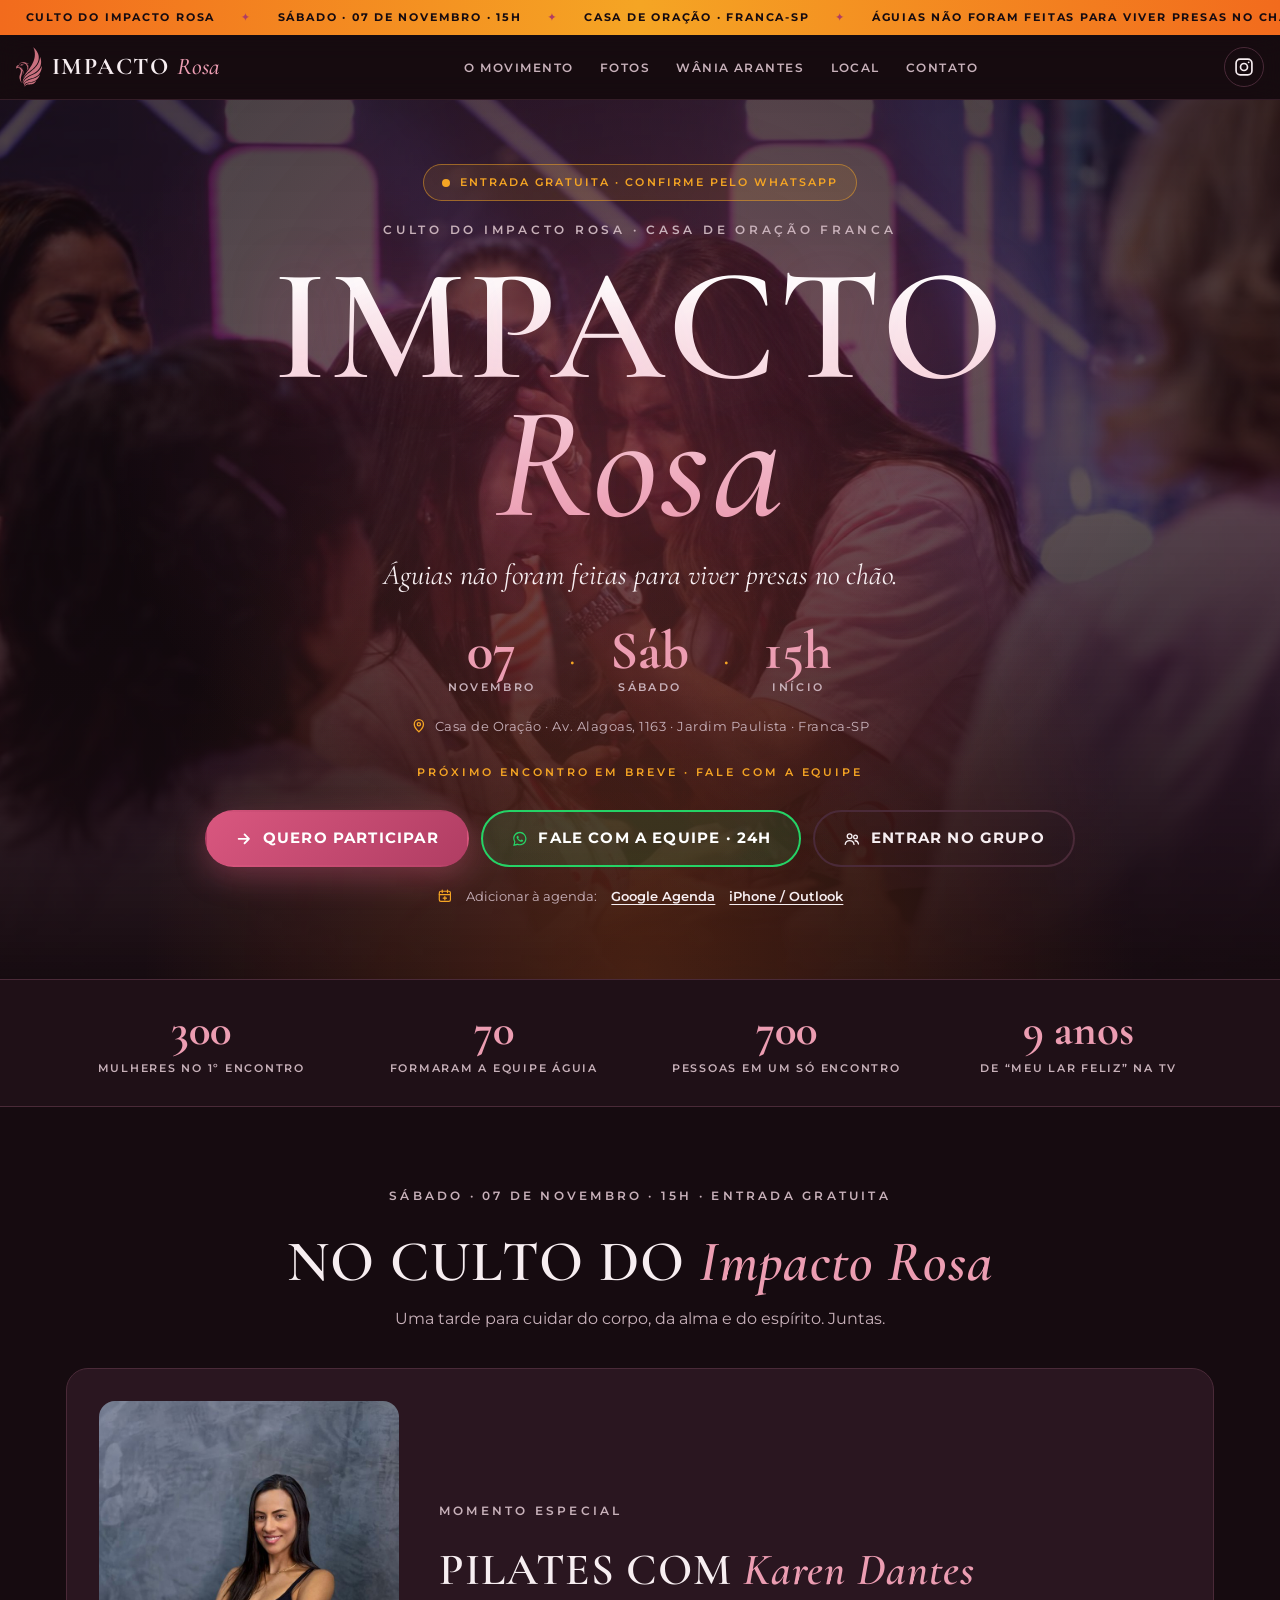
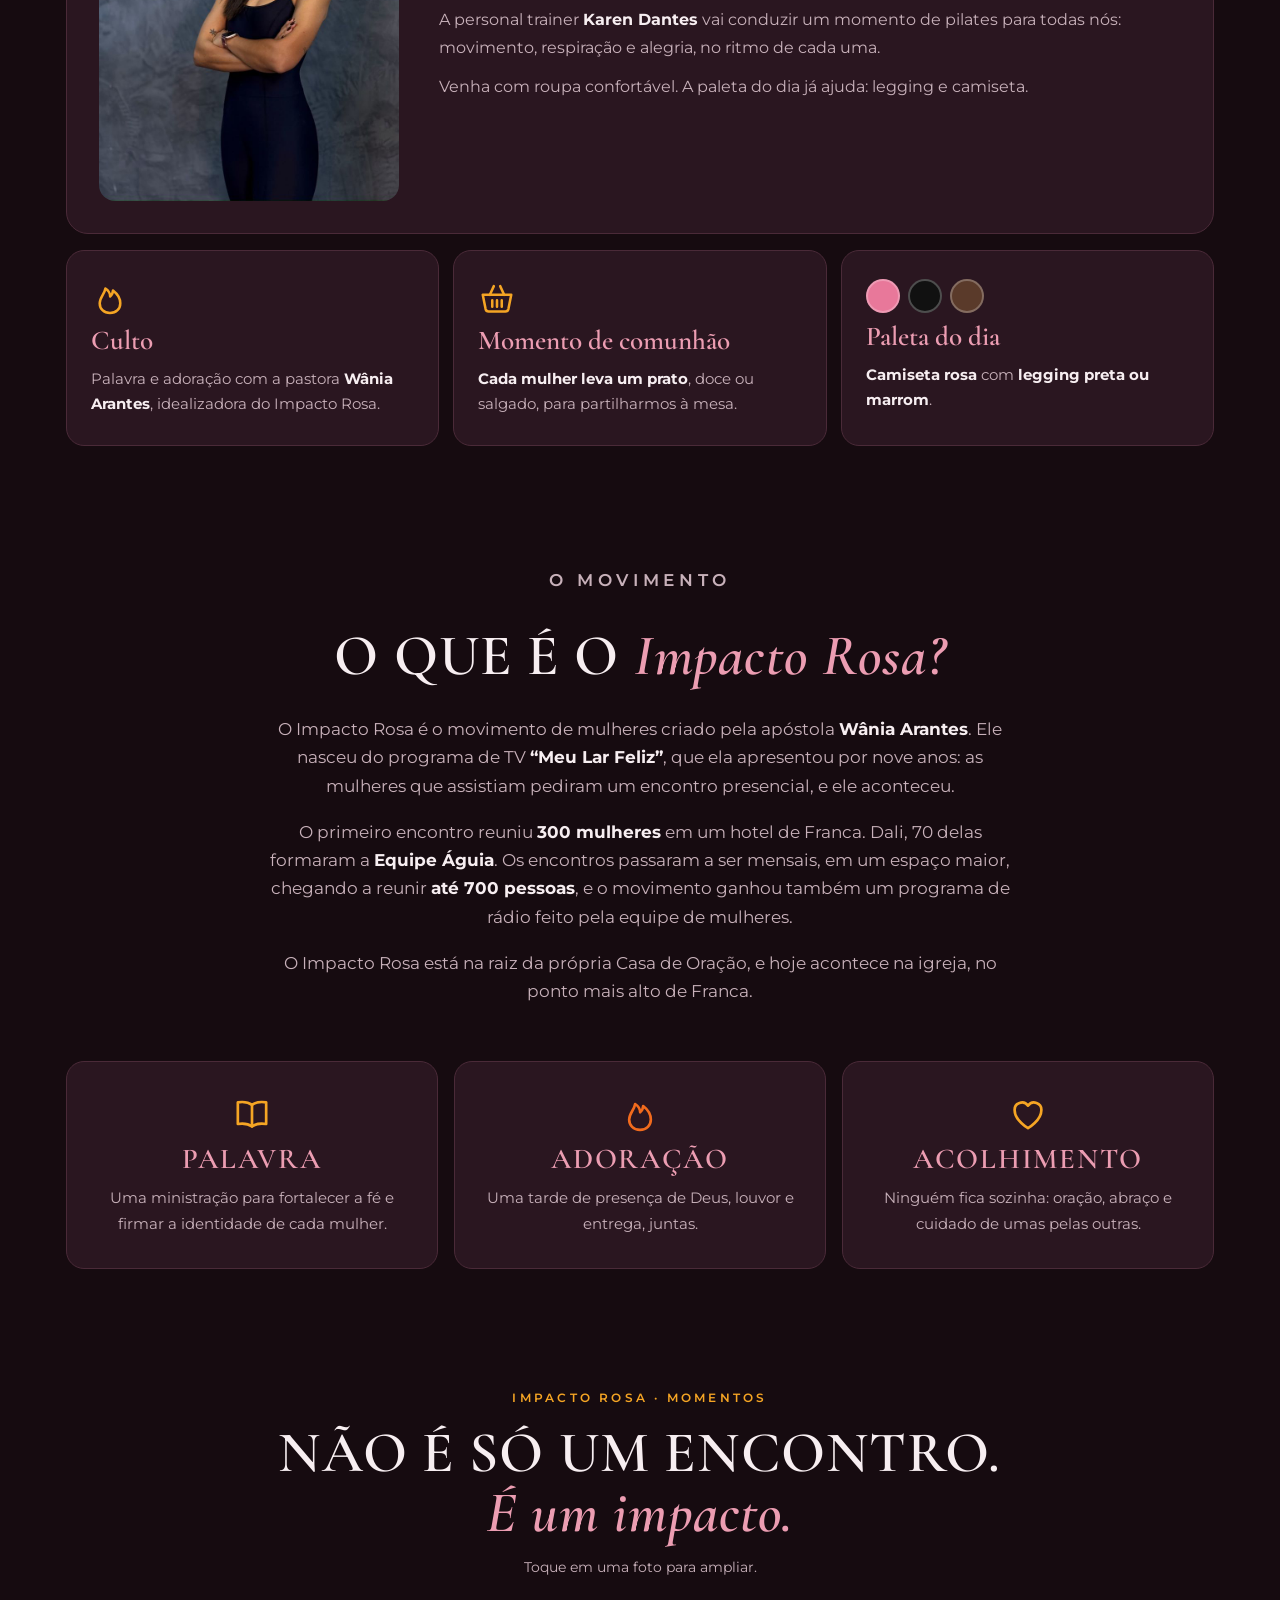
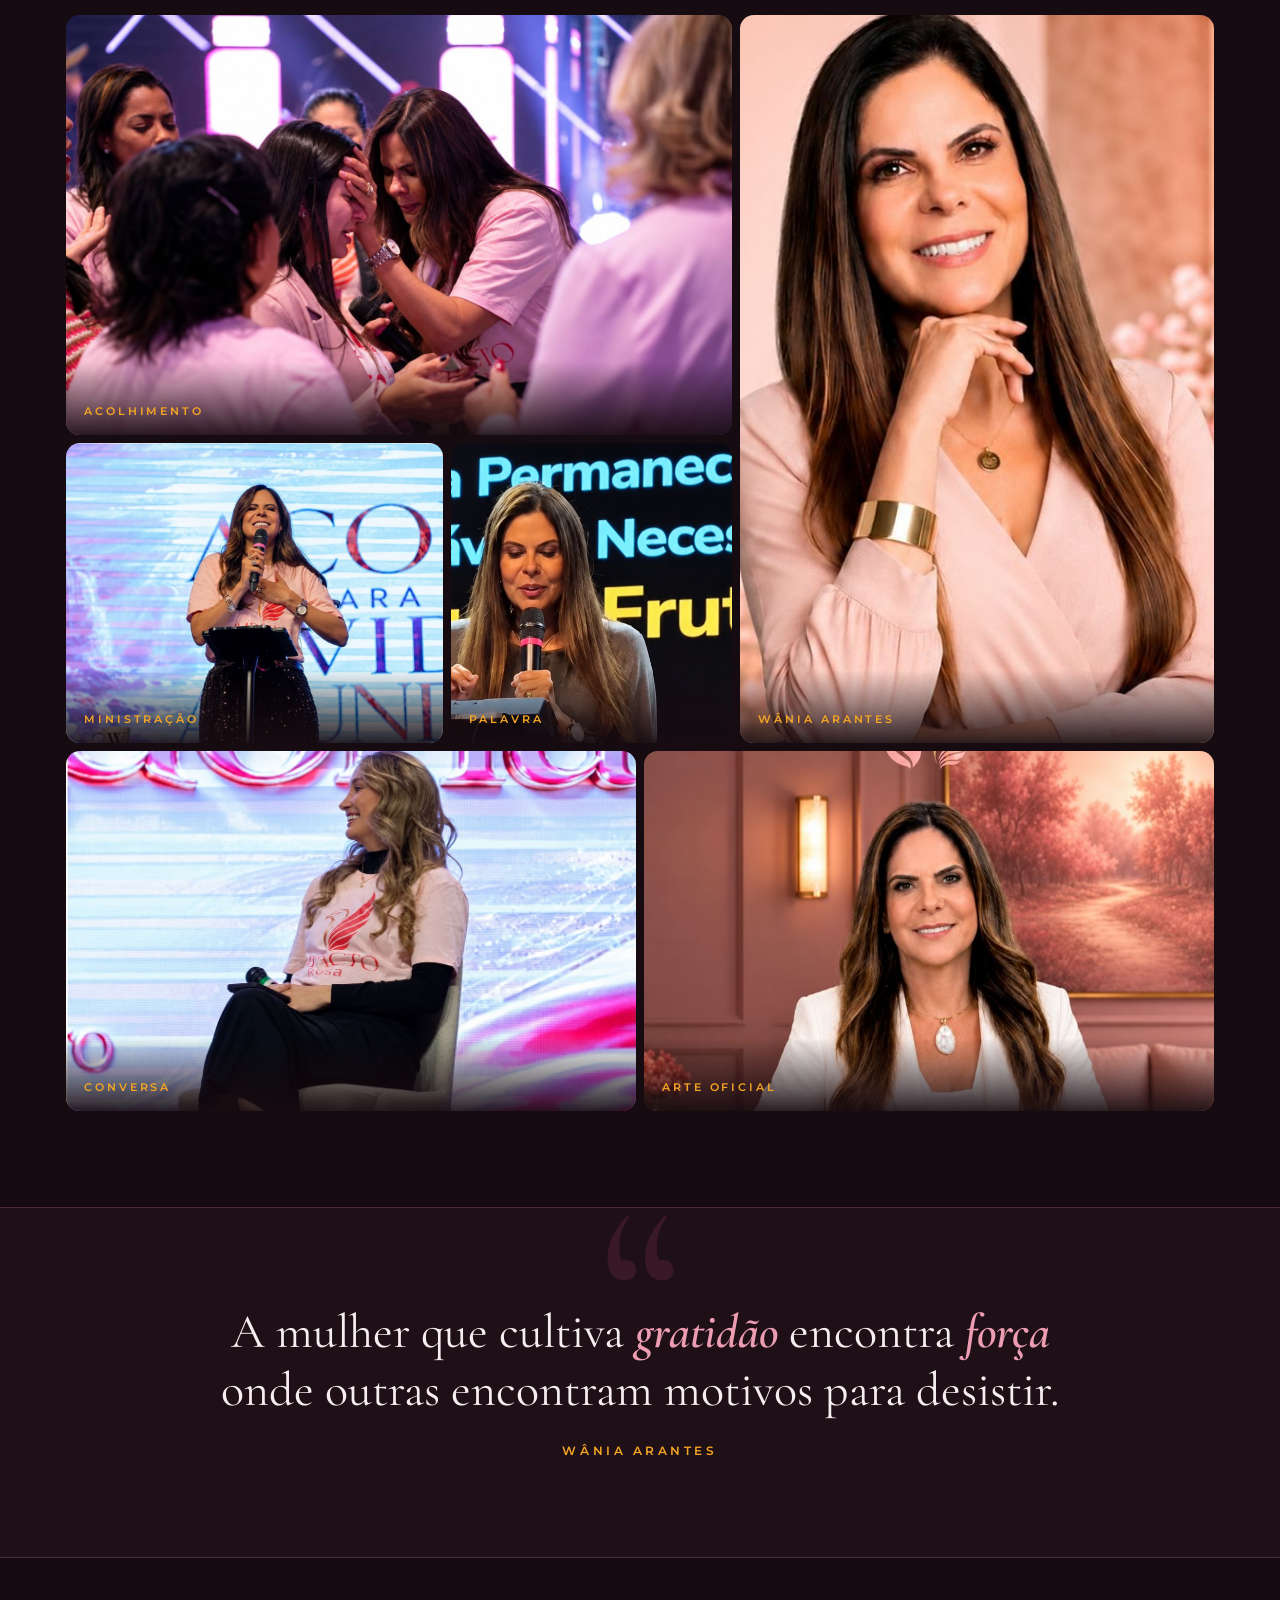
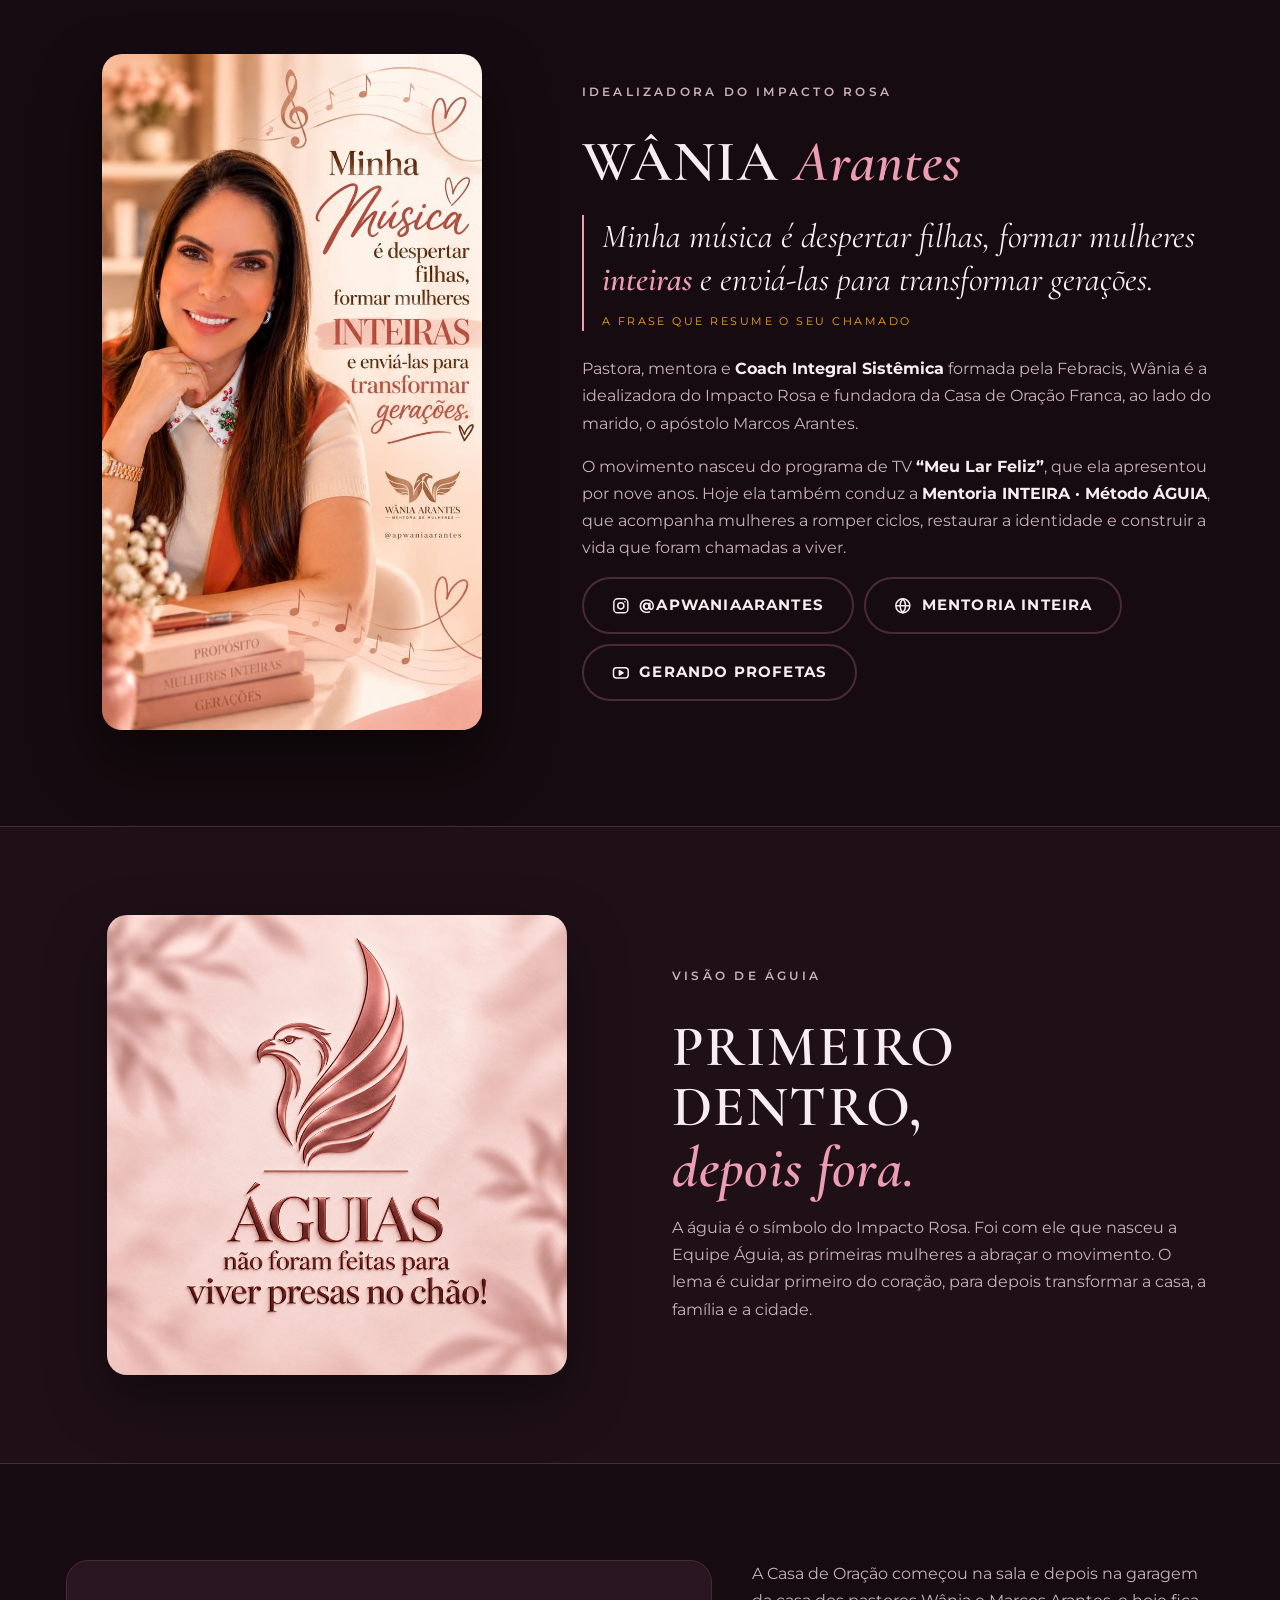
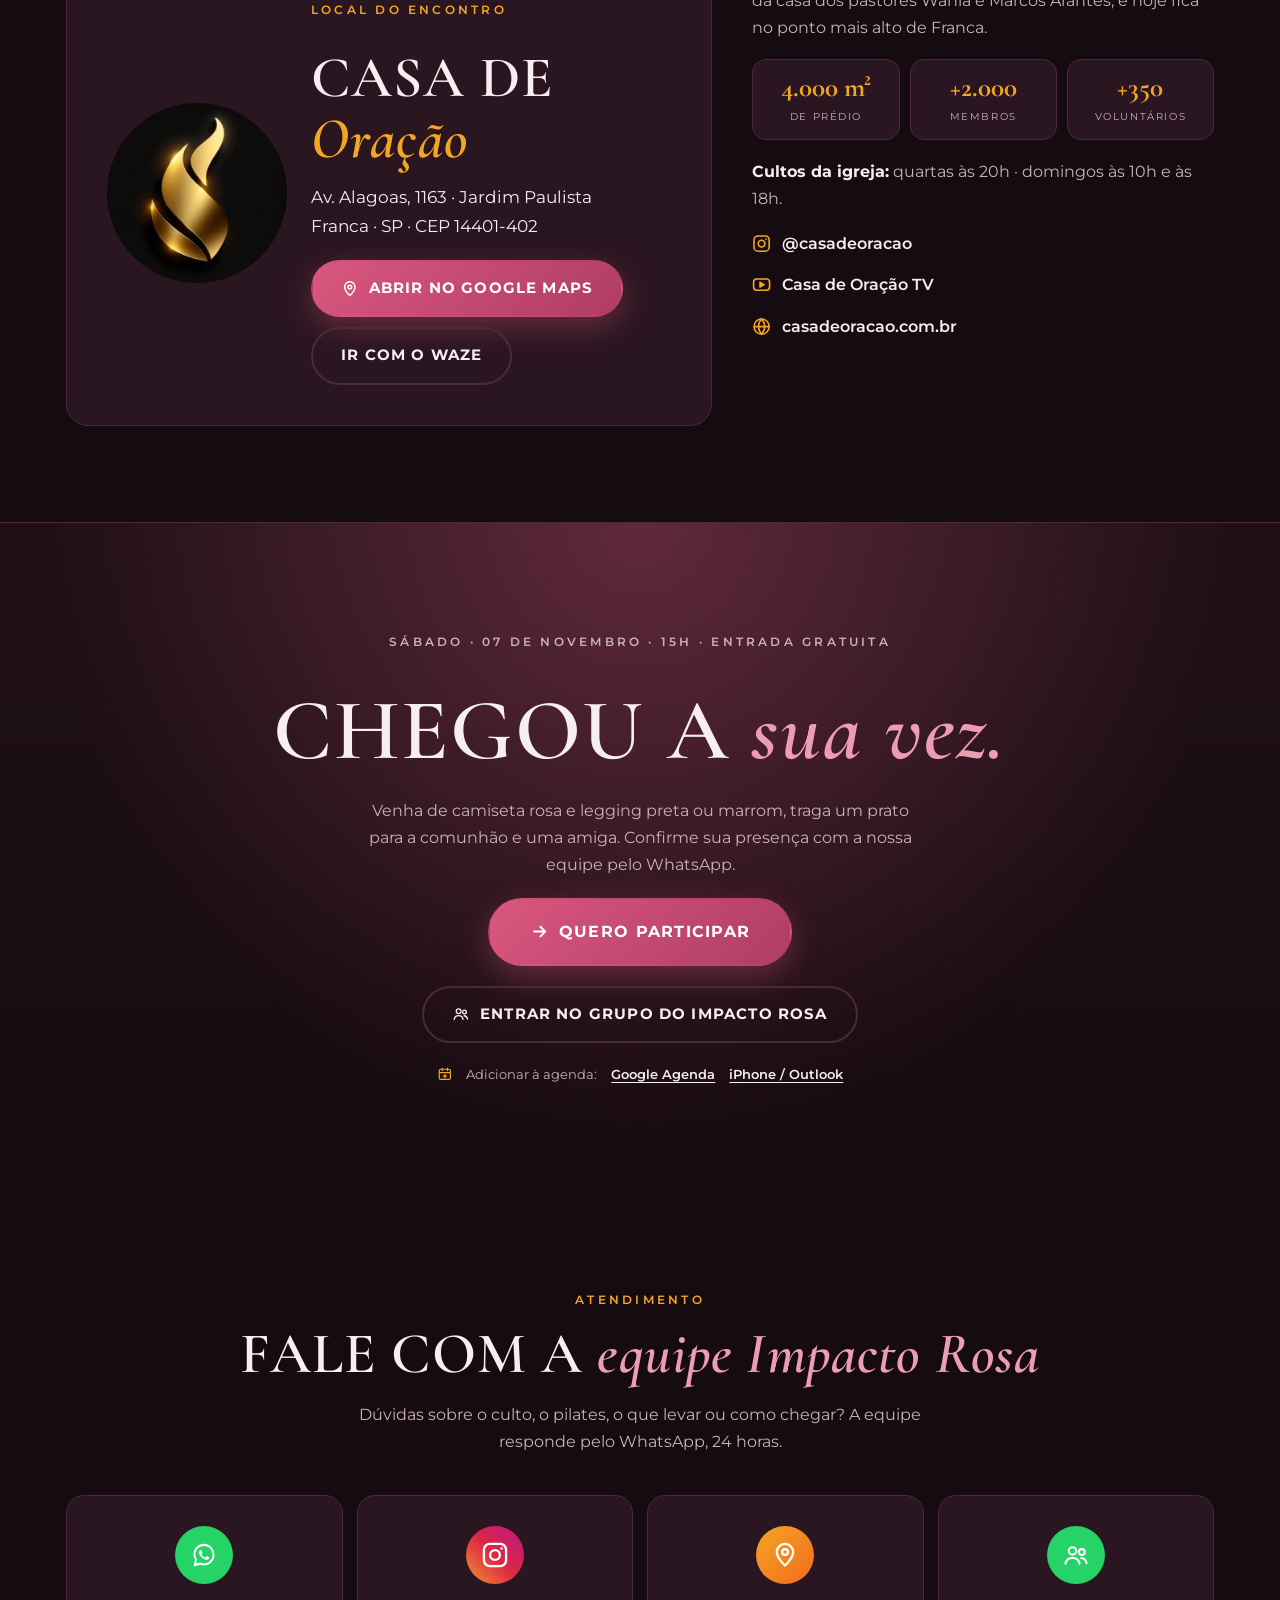
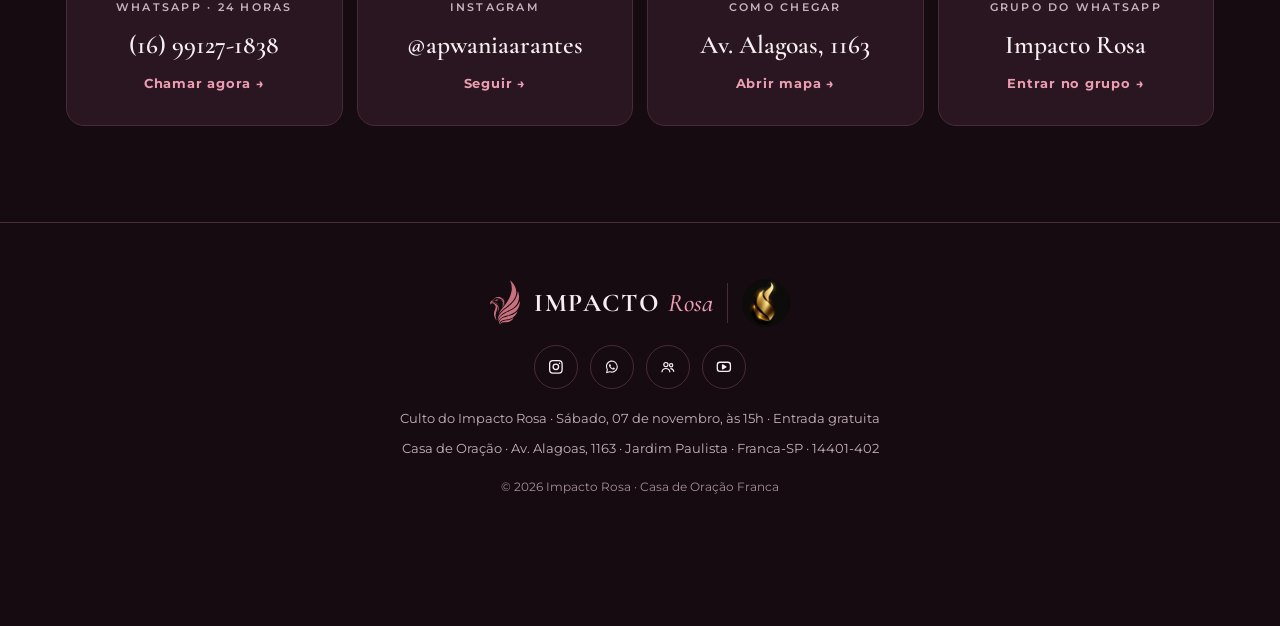
==== index.html @ 36f4f4e0 "Culto do Impacto Rosa: pilates, comunhão, paleta, grupo e carrossel - Página vira "Culto do Impacto " ====
<!doctype html>
<html lang="pt-BR">
<head>
  <meta charset="utf-8">
  <meta name="viewport" content="width=device-width, initial-scale=1, viewport-fit=cover">
  <title>Culto do Impacto Rosa · Sábado, 07/11 às 15h · Entrada gratuita</title>
  <meta name="claude:viewport-fit-sides" content="cover">
  <meta name="description" content="Culto do Impacto Rosa, o movimento de mulheres idealizado por Wânia Arantes na Casa de Oração Franca. Sábado, 7 de novembro, às 15h, com pilates e momento de comunhão. Entrada gratuita. Av. Alagoas, 1163, Jardim Paulista, Franca-SP.">
  <meta name="theme-color" content="#160b10">
  <link rel="icon" href="favicon.ico" sizes="any">
  <link rel="icon" type="image/svg+xml" href="icons/favicon.svg">
  <link rel="icon" type="image/png" sizes="32x32" href="icons/favicon-32.png">
  <link rel="icon" type="image/png" sizes="192x192" href="icons/icon-192.png">
  <link rel="apple-touch-icon" href="icons/apple-touch-icon.png">
  <!-- Prévia do link no WhatsApp, Instagram e Facebook (https://ebarroso12.github.io/Impactorosapagina/ é trocado pelo script de montagem) -->
  <meta property="og:type" content="website">
  <meta property="og:site_name" content="Impacto Rosa">
  <meta property="og:title" content="Culto do Impacto Rosa · Sábado, 07/11 às 15h · Entrada gratuita">
  <meta property="og:description" content="Com Wânia Arantes e pilates com Karen Dantes. Traga um prato para a comunhão. Legging preta ou marrom e camiseta rosa. Casa de Oração, Av. Alagoas, 1163, Franca-SP.">
  <meta property="og:url" content="https://ebarroso12.github.io/Impactorosapagina/">
  <meta property="og:image" content="https://ebarroso12.github.io/Impactorosapagina/icons/og-image.jpg">
  <meta property="og:image:width" content="1200">
  <meta property="og:image:height" content="630">
  <meta property="og:locale" content="pt_BR">
  <meta name="twitter:card" content="summary_large_image">
  <link rel="preconnect" href="https://fonts.googleapis.com">
  <link rel="preconnect" href="https://fonts.gstatic.com" crossorigin>
  <link rel="stylesheet" href="https://fonts.googleapis.com/css2?family=Cormorant+Garamond:ital,wght@0,500;0,600;0,700;1,500&family=Montserrat:wght@400;500;600;700&display=swap">
  <style>
/* Impacto Rosa · página única, visual escuro e cinematográfico (como o modelo),
   em vinho profundo com rosa e âmbar: a águia rosa do Impacto Rosa e a
   chama (labareda) da Casa de Oração. Tema único escuro, escolhido de propósito. */
:root {
  color-scheme: dark;
  --bg: #160b10;          /* vinho quase preto */
  --bg-2: #1f1017;        /* faixas alternadas */
  --surface: #2a1620;     /* cartões */
  --line: #4a2a38;
  --rose: #ec9db2;        /* rosa principal (texto e destaques) */
  --rose-strong: #d9577f; /* botões */
  --rose-dark: #b03d63;
  --amber: #f5a524;       /* âmbar: o fogo da chama da Casa de Oração */
  --flame: #f26b1d;       /* laranja labareda, ponta da chama */
  --text: #f7eef1;
  --muted: #c8b1ba;
  --wa: #25d366;
  --display: "Cormorant Garamond", Georgia, "Times New Roman", serif;
  --body: "Montserrat", system-ui, -apple-system, "Segoe UI", Roboto, sans-serif;
  --gutter-l: max(16px, env(safe-area-inset-left, 0px));
  --gutter-r: max(16px, env(safe-area-inset-right, 0px));
}

*, *::before, *::after { box-sizing: border-box; }
[hidden] { display: none !important; }
html { scroll-behavior: smooth; }
body {
  margin: 0; background: var(--bg); color: var(--text);
  font-family: var(--body); font-size: 16px; line-height: 1.7;
  -webkit-font-smoothing: antialiased; overflow-x: hidden;
}
/* height:auto mantém a proporção: sem isso a altura dos atributos width/height
   fica fixa e a imagem estica quando a tela é estreita. */
img { max-width: 100%; height: auto; display: block; }
a { color: var(--rose); }
:focus-visible { outline: 3px solid var(--amber); outline-offset: 3px; }
h1, h2, h3 { font-family: var(--display); font-weight: 600; line-height: 1.05; margin: 0; text-wrap: balance; }
h2 { font-size: clamp(2.2rem, 6vw, 3.6rem); text-transform: uppercase; letter-spacing: .02em; }
h2 em, h1 em { font-style: italic; color: var(--rose); text-transform: none; }
p { margin: 0; }
svg { width: 1.2em; height: 1.2em; flex: none; }

.skip-link { position: absolute; left: -9999px; top: 0; z-index: 2000; background: var(--amber); color: #000; padding: 8px 16px; }
.skip-link:focus { left: 16px; top: 16px; }

.wrap { width: 100%; max-width: 1180px; margin: 0 auto; padding-left: var(--gutter-l); padding-right: var(--gutter-r); }
.narrow { max-width: 780px; }
.label {
  display: block; margin-bottom: 14px; font-size: .72rem; font-weight: 600;
  letter-spacing: .28em; text-transform: uppercase; color: var(--amber);
}

/* Botões */
.btn {
  display: inline-flex; align-items: center; justify-content: center; gap: 10px;
  min-height: 52px; padding: 14px 28px; border-radius: 999px; border: 2px solid transparent;
  font-family: var(--body); font-weight: 700; font-size: .92rem; letter-spacing: .08em;
  text-transform: uppercase; text-decoration: none; cursor: pointer;
  transition: transform .2s, background-color .2s, box-shadow .2s, border-color .2s;
}
.btn:hover { transform: translateY(-2px); }
.btn-main { background: linear-gradient(135deg, var(--rose-strong), var(--rose-dark)); color: #fff; box-shadow: 0 10px 30px rgba(217, 87, 127, .35); }
.btn-main:hover { box-shadow: 0 14px 36px rgba(217, 87, 127, .5); }
.btn-wa { background: rgba(37, 211, 102, .12); border-color: var(--wa); color: #fff; }
.btn-wa svg { color: var(--wa); }
.btn-wa:hover { background: rgba(37, 211, 102, .22); }
.btn-ghost { border-color: var(--line); color: var(--text); background: transparent; }
.btn-ghost:hover { border-color: var(--rose); color: var(--rose); }
.btn-xl { min-height: 60px; padding: 18px 40px; font-size: 1rem; }

/* Faixa animada */
.ticker {
  background: linear-gradient(90deg, var(--flame), var(--amber) 50%, var(--flame));
  color: var(--bg); overflow: hidden; white-space: nowrap;
  font-size: .7rem; font-weight: 600; letter-spacing: .16em; text-transform: uppercase;
  padding-block: 8px;
}
.ticker-track { display: inline-flex; animation: ticker 40s linear infinite; }
.ticker-track span { padding: 0 1.6rem; }
.ticker-track span { font-weight: 700; }
.ticker-track i { font-style: normal; color: var(--rose-dark); }
@keyframes ticker { to { transform: translateX(-50%); } }

/* Navegação */
.nav {
  position: sticky; top: env(safe-area-inset-top, 0px); z-index: 50;
  display: flex; align-items: center; justify-content: space-between; gap: 16px;
  padding: 12px var(--gutter-r) 12px var(--gutter-l);
  background: rgba(22, 11, 16, .82); backdrop-filter: blur(12px); -webkit-backdrop-filter: blur(12px);
  border-bottom: 1px solid rgba(74, 42, 56, .6);
}
.nav-brand { display: inline-flex; align-items: center; gap: 10px; text-decoration: none; color: var(--text); }
.nav-brand img { width: 26px; height: auto; }
.nav-brand span { font-family: var(--display); font-size: 1.5rem; font-weight: 700; letter-spacing: .06em; text-transform: uppercase; line-height: 1; }
.nav-brand em { color: var(--rose); font-weight: 500; text-transform: none; letter-spacing: 0; }
.nav-links { display: none; list-style: none; margin: 0; padding: 0; gap: 26px; }
.nav-links a { color: var(--muted); text-decoration: none; font-size: .78rem; font-weight: 600; letter-spacing: .12em; text-transform: uppercase; }
.nav-links a:hover { color: var(--rose); }
@media (min-width: 960px) { .nav-links { display: flex; } }
.nav-ig { color: var(--text); display: grid; place-items: center; width: 40px; height: 40px; border-radius: 50%; border: 1px solid var(--line); }
.nav-ig:hover { color: var(--rose); border-color: var(--rose); }
.nav-ig svg { width: 20px; height: 20px; }

/* Hero */
.hero { position: relative; overflow: hidden; isolation: isolate; text-align: center; padding-block: 64px 72px; }
.hero-bg {
  position: absolute; inset: -6%; z-index: -2;
  background: url("[data-uri]") center 30% / cover no-repeat;
  animation: kenburns 20s ease-out forwards;
}
.hero-shade {
  position: absolute; inset: 0; z-index: -1;
  background:
    radial-gradient(ellipse at 50% 35%, rgba(217, 87, 127, .22), transparent 60%),
    radial-gradient(ellipse at 50% 100%, rgba(242, 107, 29, .22), transparent 55%),
    linear-gradient(180deg, rgba(22, 11, 16, .78) 0%, rgba(22, 11, 16, .72) 45%, var(--bg) 100%);
}
@keyframes kenburns { from { transform: scale(1.12); } to { transform: scale(1); } }
.hero-content { max-width: 920px; margin: 0 auto; padding-left: var(--gutter-l); padding-right: var(--gutter-r); display: flex; flex-direction: column; align-items: center; gap: 18px; }
.hero-badge {
  display: inline-flex; align-items: center; gap: 10px; padding: 8px 18px; border-radius: 999px;
  border: 1px solid rgba(245, 165, 36, .5); background: rgba(245, 165, 36, .1); color: var(--amber);
  font-size: .7rem; font-weight: 600; letter-spacing: .18em; text-transform: uppercase;
}
.dot { width: 8px; height: 8px; border-radius: 50%; background: var(--amber); box-shadow: 0 0 0 0 rgba(245, 165, 36, .7); animation: pulse 2s infinite; }
@keyframes pulse { 70% { box-shadow: 0 0 0 10px rgba(245, 165, 36, 0); } 100% { box-shadow: 0 0 0 0 rgba(245, 165, 36, 0); } }
.hero-kicker { font-size: .78rem; font-weight: 600; letter-spacing: .3em; text-transform: uppercase; color: var(--muted); }
.hero-title {
  font-size: clamp(4.2rem, 17vw, 10rem); font-weight: 600; letter-spacing: .02em; text-transform: uppercase; line-height: .86;
  background: linear-gradient(180deg, #fff 10%, #f6c9d6 60%, var(--rose) 100%);
  -webkit-background-clip: text; background-clip: text; color: transparent;
  text-shadow: 0 0 60px rgba(217, 87, 127, .25);
}
.hero-title span { display: block; font-style: italic; text-transform: none; font-weight: 500; }
.hero-tagline { font-family: var(--display); font-style: italic; font-size: clamp(1.25rem, 3.4vw, 1.8rem); color: var(--text); max-width: 640px; }
.hero-date { display: flex; align-items: center; gap: clamp(14px, 4vw, 34px); margin-top: 6px; }
.hero-date div { display: flex; flex-direction: column; align-items: center; }
.hero-date strong { font-family: var(--display); font-size: clamp(2.4rem, 7vw, 3.4rem); line-height: 1; color: var(--rose); font-weight: 700; }
.hero-date span { font-size: .66rem; font-weight: 600; letter-spacing: .22em; text-transform: uppercase; color: var(--muted); }
.hero-date i { font-style: normal; color: var(--amber); font-size: 1.6rem; }
.hero-local { display: inline-flex; align-items: center; gap: 8px; font-size: .82rem; color: var(--muted); letter-spacing: .04em; }
.hero-local svg { color: var(--amber); }

.countdown { display: flex; flex-direction: column; align-items: center; gap: 10px; margin-top: 8px; }
.cd-label { font-size: .7rem; font-weight: 600; letter-spacing: .26em; text-transform: uppercase; color: var(--amber); }
.cd-row { display: flex; align-items: flex-start; gap: clamp(4px, 1.5vw, 12px); }
.cd-box {
  display: flex; flex-direction: column; align-items: center; min-width: clamp(64px, 18vw, 92px);
  padding: 12px 6px 10px; border-radius: 14px;
  background: rgba(42, 22, 32, .78); border: 1px solid rgba(245, 165, 36, .35);
  box-shadow: inset 0 -12px 24px -16px rgba(242, 107, 29, .55);
}
.cd-num {
  font-family: var(--display); font-size: clamp(2.2rem, 8vw, 3.2rem); font-weight: 700; line-height: 1; font-variant-numeric: tabular-nums;
  background: linear-gradient(180deg, #ffd27a, var(--amber) 45%, var(--flame)); -webkit-background-clip: text; background-clip: text; color: transparent;
}
.cd-unit { font-size: .6rem; font-weight: 600; letter-spacing: .2em; text-transform: uppercase; color: var(--muted); margin-top: 6px; }
.cd-sep { font-family: var(--display); font-size: 2.2rem; color: var(--flame); padding-top: 10px; }
.hero-ctas { display: flex; flex-wrap: wrap; justify-content: center; gap: 12px; margin-top: 10px; }

/* Faixa de números */
.strip { background: var(--bg-2); border-block: 1px solid var(--line); }
.strip-list {
  list-style: none; margin: 0 auto; max-width: 1180px; padding: 28px var(--gutter-r) 28px var(--gutter-l);
  display: grid; grid-template-columns: repeat(2, 1fr); gap: 22px;
}
@media (min-width: 760px) { .strip-list { grid-template-columns: repeat(4, 1fr); } }
.strip-list li { display: flex; flex-direction: column; align-items: center; text-align: center; }
.strip-list strong { font-family: var(--display); font-size: clamp(2rem, 5vw, 2.8rem); color: var(--rose); line-height: 1; }
.strip-list span { font-size: .68rem; font-weight: 600; letter-spacing: .16em; text-transform: uppercase; color: var(--muted); margin-top: 6px; }

/* O movimento */
.about { padding-block: 96px 80px; }
.about .narrow { text-align: center; display: flex; flex-direction: column; gap: 18px; }
.about h2 { margin-bottom: 10px; }
.about p { color: var(--muted); font-size: 1.04rem; }
.about strong { color: var(--text); }
.pillars { list-style: none; margin-top: 56px; display: grid; gap: 16px; grid-template-columns: 1fr; }
@media (min-width: 760px) { .pillars { grid-template-columns: repeat(3, 1fr); } }
.pillars li {
  background: var(--surface); border: 1px solid var(--line); border-radius: 18px; padding: 32px 26px;
  text-align: center; display: flex; flex-direction: column; align-items: center; gap: 10px;
}
.pillars svg { width: 40px; height: 40px; color: var(--amber); }
.pillars li:nth-child(2) svg { color: var(--flame); } /* Adoração: a chama */
.pillars h3 { font-size: 1.8rem; color: var(--rose); text-transform: uppercase; letter-spacing: .06em; }
.pillars p { color: var(--muted); font-size: .95rem; }

/* No próximo encontro */
.next { padding-block: 80px 24px; }
.next-head { text-align: center; display: flex; flex-direction: column; align-items: center; gap: 12px; margin-bottom: 36px; }
.next-head p { color: var(--muted); max-width: 620px; }
.next-list { list-style: none; margin: 0; padding: 0; display: grid; gap: 14px; grid-template-columns: 1fr; }
@media (min-width: 760px) { .next-list { grid-template-columns: repeat(3, 1fr); } }
.next-list li {
  background: var(--surface); border: 1px solid var(--line); border-radius: 18px; padding: 28px 24px;
  display: flex; flex-direction: column; gap: 10px; align-items: flex-start;
}
.next-list svg { width: 38px; height: 38px; color: var(--amber); }
.next-list h3 { font-size: 1.7rem; color: var(--rose); }
.next-list p { color: var(--muted); font-size: .95rem; }
.next-list strong { color: var(--text); }

/* Pilates com Karen Dantes */
.pilates {
  display: grid; gap: 28px; align-items: center; grid-template-columns: 1fr; margin-bottom: 16px;
  background: var(--surface); border: 1px solid var(--line); border-radius: 22px; padding: clamp(20px, 3vw, 32px);
}
@media (min-width: 760px) { .pilates { grid-template-columns: 300px 1fr; gap: 40px; } }
.pilates-photo { margin: 0; max-width: 300px; width: 100%; justify-self: center; }
.pilates-photo img { width: 100%; aspect-ratio: 3 / 4; object-fit: cover; object-position: center 20%; border-radius: 16px; }
.pilates-text { display: flex; flex-direction: column; gap: 12px; min-width: 0; }
.pilates-text h3 { font-size: clamp(2rem, 5vw, 2.8rem); text-transform: uppercase; letter-spacing: .02em; }
.pilates-text h3 em { color: var(--rose); text-transform: none; }
.pilates-text p { color: var(--muted); }
.pilates-text strong { color: var(--text); }
.swatches { list-style: none; margin: 0; padding: 0; display: flex; gap: 8px; }
.swatches li { width: 34px; height: 34px; border-radius: 50%; background: var(--c); border: 2px solid rgba(255, 255, 255, .25); padding: 0; }

/* Adicionar à agenda */
.agenda { display: flex; flex-wrap: wrap; align-items: center; justify-content: center; gap: 6px 14px; font-size: .82rem; color: var(--muted); }
.agenda svg { color: var(--amber); }
.agenda a { color: var(--text); font-weight: 600; text-underline-offset: 3px; }
.agenda a:hover { color: var(--amber); }

/* Galeria */
.gallery-section { padding-block: 40px 96px; }
.gallery-section .wrap:first-child { text-align: center; margin-bottom: 36px; }
.hint { color: var(--muted); font-size: .85rem; margin-top: 12px; }
.mosaic { display: grid; gap: 8px; grid-template-columns: 1fr; grid-auto-rows: 280px; }
@media (min-width: 640px) {
  .mosaic { grid-template-columns: repeat(2, 1fr); grid-auto-rows: 260px; }
  .t-a { grid-column: 1 / -1; }
}
@media (min-width: 960px) {
  .mosaic { grid-template-columns: repeat(12, 1fr); grid-template-rows: 420px 300px 360px; grid-auto-rows: auto; }
  .t-a { grid-column: 1 / 8; grid-row: 1; }
  .t-b { grid-column: 8 / 13; grid-row: 1 / 3; }
  .t-c { grid-column: 1 / 5; grid-row: 2; }
  .t-d { grid-column: 5 / 8; grid-row: 2; }
  .t-e { grid-column: 1 / 7; grid-row: 3; }
  .t-f { grid-column: 7 / 13; grid-row: 3; }
}
.tile {
  position: relative; overflow: hidden; border: 0; padding: 0; margin: 0; cursor: zoom-in;
  border-radius: 14px; background: var(--surface); color: inherit; font: inherit; min-width: 0;
}
.tile img {
  width: 100%; height: 100%; object-fit: cover;
  transform: scale(1.08); filter: brightness(.7) saturate(.9);
  transition: transform 1.1s cubic-bezier(.2, .7, .2, 1), filter 1.1s ease;
}
.tile.is-in img { transform: scale(1); filter: none; }
.tile:hover img, .tile:focus-visible img { transform: scale(1.05); }
.tile-cap {
  position: absolute; left: 0; right: 0; bottom: 0; padding: 40px 18px 14px; text-align: left;
  background: linear-gradient(to top, rgba(22, 11, 16, .9), transparent);
  font-size: .7rem; font-weight: 600; letter-spacing: .26em; text-transform: uppercase; color: var(--amber);
}

/* Visualizador de fotos */
.lightbox {
  position: fixed; inset: 0; z-index: 3000; display: flex; align-items: center; justify-content: center;
  background: rgba(10, 5, 8, .94);
  padding: max(16px, env(safe-area-inset-top, 0px)) max(16px, env(safe-area-inset-right, 0px)) max(16px, env(safe-area-inset-bottom, 0px)) max(16px, env(safe-area-inset-left, 0px));
}
.lb-figure { margin: 0; max-width: min(1100px, 100%); display: flex; flex-direction: column; align-items: center; gap: 12px; }
.lb-figure img { max-height: 80vh; width: auto; border-radius: 10px; box-shadow: 0 20px 60px rgba(0, 0, 0, .6); animation: lb-in .35s ease; }
@keyframes lb-in { from { opacity: 0; transform: scale(.96); } }
.lb-figure figcaption { font-size: .75rem; font-weight: 600; letter-spacing: .24em; text-transform: uppercase; color: var(--amber); }
.lb-close, .lb-nav {
  position: absolute; display: grid; place-items: center; width: 48px; height: 48px; border-radius: 50%;
  background: rgba(42, 22, 32, .9); border: 1px solid var(--line); color: #fff; font-size: 1.8rem; line-height: 1; cursor: pointer;
}
.lb-close { top: max(16px, env(safe-area-inset-top, 0px)); right: max(16px, env(safe-area-inset-right, 0px)); }
.lb-prev { left: max(10px, env(safe-area-inset-left, 0px)); }
.lb-next { right: max(10px, env(safe-area-inset-right, 0px)); }
.lb-close:hover, .lb-nav:hover { border-color: var(--rose); color: var(--rose); }

/* Frase */
.quote { position: relative; background: var(--bg-2); border-block: 1px solid var(--line); text-align: center; padding: 96px var(--gutter-r) 96px var(--gutter-l); overflow: hidden; }
.quote-mark { position: absolute; top: -40px; left: 50%; transform: translateX(-50%); font-family: var(--display); font-size: 16rem; line-height: 1; color: rgba(217, 87, 127, .14); pointer-events: none; }
.quote blockquote { position: relative; margin: 0 auto; max-width: 880px; }
.quote p { font-family: var(--display); font-size: clamp(1.8rem, 4.6vw, 3rem); line-height: 1.2; text-wrap: balance; }
.quote strong { color: var(--rose); font-weight: 600; font-style: italic; }
.quote footer { margin-top: 22px; font-size: .74rem; font-weight: 600; letter-spacing: .3em; text-transform: uppercase; color: var(--amber); }

/* Wânia */
.wania { padding-block: 96px; }
.wania-grid { display: grid; gap: 40px; align-items: center; grid-template-columns: 1fr; }
@media (min-width: 900px) { .wania-grid { grid-template-columns: 5fr 7fr; gap: 64px; } }
.wania-photo { margin: 0; justify-self: center; max-width: 440px; width: 100%; }
.wania-photo img { width: 100%; aspect-ratio: 4 / 5; object-fit: cover; object-position: center 10%; border-radius: 20px; box-shadow: 0 30px 60px rgba(0, 0, 0, .5); }
.wania-grid > div { display: flex; flex-direction: column; gap: 16px; align-items: flex-start; min-width: 0; }
.wania p { color: var(--muted); }
.wania strong { color: var(--text); }
.mini-quote { margin: 6px 0 8px; padding-left: 18px; border-left: 2px solid var(--rose); }
.mini-quote p { font-family: var(--display); font-style: italic; font-size: 1.5rem; line-height: 1.3; color: var(--text); }
.chamado p { font-size: clamp(1.6rem, 3.6vw, 2.1rem); }
.chamado strong { color: var(--rose); font-weight: 600; }
.chamado footer { margin-top: 10px; font-size: .7rem; letter-spacing: .22em; text-transform: uppercase; color: var(--amber); }
.wania-panfleto { max-width: 380px; }
.wania-panfleto img { aspect-ratio: 9 / 16; object-position: center; }
.wania-links { display: flex; flex-wrap: wrap; gap: 10px; }

/* Visão de Águia */
.eagle { background: var(--bg-2); border-block: 1px solid var(--line); padding-block: 88px; }
.eagle-grid { display: grid; gap: 40px; align-items: center; grid-template-columns: 1fr; }
@media (min-width: 900px) { .eagle-grid { grid-template-columns: 1fr 1fr; gap: 64px; } }
.eagle-img { width: 100%; height: auto; aspect-ratio: 1 / 1; object-fit: cover; max-width: 460px; justify-self: center; border-radius: 20px; box-shadow: 0 24px 60px rgba(0, 0, 0, .45); }
.eagle-grid > div { display: flex; flex-direction: column; gap: 16px; min-width: 0; }
.eagle p { color: var(--muted); }

/* Local */
.local { padding-block: 96px; }
.local-grid { display: grid; gap: 28px; grid-template-columns: 1fr; }
@media (min-width: 960px) { .local-grid { grid-template-columns: 7fr 5fr; gap: 40px; } }
.local-card {
  display: grid; gap: 24px; align-items: center; grid-template-columns: 1fr;
  background: var(--surface); border: 1px solid var(--line);
  border-radius: 22px; padding: clamp(24px, 4vw, 40px);
}
@media (min-width: 640px) { .local-card { grid-template-columns: 180px 1fr; } }
.local-logo { width: 180px; height: 180px; border-radius: 50%; object-fit: cover; justify-self: center; }
.local-card > div { display: flex; flex-direction: column; gap: 14px; min-width: 0; }
.local-card h2 em { color: var(--amber); }
.local-card address { font-style: normal; font-size: 1.05rem; color: var(--text); }
.local-actions { display: flex; flex-wrap: wrap; gap: 10px; margin-top: 6px; }
.local-info { display: flex; flex-direction: column; gap: 18px; color: var(--muted); }
.facts { list-style: none; margin: 0; padding: 0; display: grid; grid-template-columns: repeat(3, 1fr); gap: 10px; }
.facts li { background: var(--surface); border: 1px solid var(--line); border-radius: 14px; padding: 14px 8px; text-align: center; display: flex; flex-direction: column; }
.facts strong { font-family: var(--display); font-size: 1.7rem; color: var(--amber); line-height: 1; }
.facts span { font-size: .62rem; letter-spacing: .16em; text-transform: uppercase; margin-top: 6px; }
.cultos strong { color: var(--text); }
.links { list-style: none; margin: 0; padding: 0; display: flex; flex-direction: column; gap: 10px; }
.links a { display: inline-flex; align-items: center; gap: 10px; color: var(--text); text-decoration: none; font-weight: 600; }
.links a:hover { color: var(--rose); }
.links svg { color: var(--amber); }

/* Chamada final */
.cta-block {
  position: relative; text-align: center; padding-block: 110px; overflow: hidden;
  background:
    radial-gradient(ellipse at 50% 0%, rgba(217, 87, 127, .35), transparent 65%),
    linear-gradient(180deg, var(--bg-2), var(--bg));
  border-top: 1px solid var(--line);
}
.cta-block .narrow { display: flex; flex-direction: column; align-items: center; gap: 20px; }
.cta-block h2 { font-size: clamp(3rem, 10vw, 5.4rem); }
.cta-block p { color: var(--muted); max-width: 560px; }

/* Contato */
.contact { padding-block: 96px; }
.contact .wrap > h2, .contact .label, .contact-sub { text-align: center; }
.contact-sub { color: var(--muted); max-width: 620px; margin: 16px auto 40px; }
.contact-grid { display: grid; gap: 14px; grid-template-columns: 1fr; }
@media (min-width: 640px) { .contact-grid { grid-template-columns: repeat(2, 1fr); } }
@media (min-width: 1040px) { .contact-grid { grid-template-columns: repeat(4, 1fr); } }
.contact-card {
  display: flex; flex-direction: column; align-items: center; gap: 6px; text-align: center; text-decoration: none;
  background: var(--surface); border: 1px solid var(--line); border-radius: 18px; padding: 30px 20px; color: var(--text);
  transition: transform .2s, border-color .2s;
}
.contact-card:hover { transform: translateY(-4px); border-color: var(--rose); }
.c-ico { width: 58px; height: 58px; border-radius: 50%; display: grid; place-items: center; margin-bottom: 8px; color: #fff; }
.c-ico svg { width: 28px; height: 28px; }
.c-wa { background: var(--wa); }
.c-ig { background: linear-gradient(45deg, #f09433, #dc2743, #bc1888); }
.c-pin { background: linear-gradient(135deg, var(--amber), var(--flame)); }
.c-t { font-size: .7rem; font-weight: 600; letter-spacing: .2em; text-transform: uppercase; color: var(--muted); }
.c-v { font-family: var(--display); font-size: 1.6rem; font-weight: 600; }
.c-go { font-size: .8rem; font-weight: 700; color: var(--rose); letter-spacing: .06em; }

/* Rodapé */
.footer {
  border-top: 1px solid var(--line); text-align: center; color: var(--muted); font-size: .82rem;
  padding: 56px var(--gutter-r) calc(110px + env(safe-area-inset-bottom, 0px)) var(--gutter-l);
  display: flex; flex-direction: column; align-items: center; gap: 8px;
}
.footer-logos { display: flex; align-items: center; gap: 14px; margin-bottom: 10px; }
.footer-logos img { width: 30px; height: auto; }
.footer-name { font-family: var(--display); font-size: 1.6rem; font-weight: 700; text-transform: uppercase; letter-spacing: .06em; color: var(--text); }
.footer-name em { color: var(--rose); font-weight: 500; text-transform: none; letter-spacing: 0; }
.footer-div { width: 1px; height: 40px; background: var(--line); }
.footer-logos .footer-flame { width: 48px; height: 48px; border-radius: 50%; object-fit: cover; }
.footer-social { display: flex; gap: 12px; margin-bottom: 10px; }
.footer-social a { width: 44px; height: 44px; border-radius: 50%; border: 1px solid var(--line); display: grid; place-items: center; color: var(--text); }
.footer-social a:hover { color: var(--rose); border-color: var(--rose); }
.footer-copy { margin-top: 10px; font-size: .74rem; opacity: .8; }

/* Botão flutuante WhatsApp 24h */
.float {
  position: fixed; z-index: 900; display: flex; align-items: center; gap: 12px;
  right: calc(20px + env(safe-area-inset-right, 0px));
  bottom: calc(20px + env(safe-area-inset-bottom, 0px));
  transition: opacity .25s, transform .25s, visibility .25s;
}
.float.is-hidden { opacity: 0; visibility: hidden; transform: translateY(16px); }
.float-label {
  display: none; padding: 8px 14px; border-radius: 999px; background: rgba(22, 11, 16, .92); border: 1px solid var(--line);
  font-size: .72rem; font-weight: 600; letter-spacing: .08em; color: var(--text); white-space: nowrap;
}
@media (min-width: 960px) { .float-label { display: block; } }
.float-wa {
  position: relative; width: 60px; height: 60px; border-radius: 50%; display: grid; place-items: center;
  background: var(--wa); color: #fff; box-shadow: 0 6px 24px rgba(37, 211, 102, .45);
  animation: wa-pulse 2.6s ease-out infinite;
}
.float-wa svg { width: 30px; height: 30px; }
.float-badge {
  position: absolute; top: -4px; right: -6px; padding: 2px 6px; border-radius: 10px;
  background: #fff; color: #0f7a4a; font-size: .62rem; font-weight: 800; letter-spacing: .02em;
  box-shadow: 0 2px 6px rgba(0, 0, 0, .35);
}
@keyframes wa-pulse {
  0% { box-shadow: 0 0 0 0 rgba(37, 211, 102, .5), 0 6px 24px rgba(37, 211, 102, .45); }
  70% { box-shadow: 0 0 0 16px rgba(37, 211, 102, 0), 0 6px 24px rgba(37, 211, 102, .45); }
  100% { box-shadow: 0 0 0 0 rgba(37, 211, 102, 0), 0 6px 24px rgba(37, 211, 102, .45); }
}
@media (max-width: 640px) {
  .float { right: calc(14px + env(safe-area-inset-right, 0px)); bottom: calc(14px + env(safe-area-inset-bottom, 0px)); }
  .float-wa { width: 54px; height: 54px; }
  .hero-ctas .btn, .local-actions .btn { width: 100%; }
  .hero-ctas, .local-actions { width: 100%; }
  .about, .wania, .local, .contact { padding-block: 72px; }
  .quote, .eagle { padding-block: 72px; }
}

@media (prefers-reduced-motion: reduce) {
  html { scroll-behavior: auto; }
  *, *::before, *::after { animation: none !important; transition: none !important; }
  .tile img { transform: none; filter: none; }
}
</style>
  <script type="application/ld+json">
  {
    "@context": "https://schema.org",
    "@type": "Event",
    "name": "Culto do Impacto Rosa",
    "description": "Culto de mulheres da Casa de Oração Franca, com Wânia Arantes, pilates com Karen Dantes e momento de comunhão.",
    "startDate": "2026-11-07T15:00:00-03:00",
    "endDate": "2026-11-07T18:00:00-03:00",
    "isAccessibleForFree": true,
    "eventAttendanceMode": "https://schema.org/OfflineEventAttendanceMode",
    "eventStatus": "https://schema.org/EventScheduled",
    "location": {
      "@type": "Place",
      "name": "Casa de Oração Franca",
      "address": {
        "@type": "PostalAddress",
        "streetAddress": "Av. Alagoas, 1163 - Jardim Paulista",
        "addressLocality": "Franca",
        "addressRegion": "SP",
        "postalCode": "14401-402",
        "addressCountry": "BR"
      }
    },
    "performer": { "@type": "Person", "name": "Wânia Arantes" },
    "organizer": { "@type": "Organization", "name": "Casa de Oração Franca", "url": "https://casadeoracao.com.br/" }
  }
  </script>
</head>
<body>
  <a class="skip-link" href="#conteudo">Pular para o conteúdo</a>

  <!-- FAIXA ANIMADA -->
  <div class="ticker" aria-hidden="true">
    <div class="ticker-track">
      <span>Culto do Impacto Rosa</span><i>✦</i>
      <span>Sábado · 07 de novembro · 15h</span><i>✦</i>
      <span>Casa de Oração · Franca-SP</span><i>✦</i>
      <span>Águias não foram feitas para viver presas no chão</span><i>✦</i>
      <span>Legging preta ou marrom · Camiseta rosa</span><i>✦</i>
      <span>Pilates com Karen Dantes · Traga um prato</span><i>✦</i>
      <span>Entrada gratuita</span><i>✦</i>
      <span>Atendimento 24h · (16) 99127-1838</span><i>✦</i>
      <span>Entre no grupo do WhatsApp</span><i>✦</i>
      <span>Culto do Impacto Rosa</span><i>✦</i>
      <span>Sábado · 07 de novembro · 15h</span><i>✦</i>
      <span>Casa de Oração · Franca-SP</span><i>✦</i>
      <span>Águias não foram feitas para viver presas no chão</span><i>✦</i>
      <span>Legging preta ou marrom · Camiseta rosa</span><i>✦</i>
      <span>Pilates com Karen Dantes · Traga um prato</span><i>✦</i>
      <span>Entrada gratuita</span><i>✦</i>
      <span>Atendimento 24h · (16) 99127-1838</span><i>✦</i>
      <span>Entre no grupo do WhatsApp</span><i>✦</i>
    </div>
  </div>

  <header class="nav">
    <a class="nav-brand" href="#inicio" aria-label="Impacto Rosa, início">
      <img src="[data-uri]" width="26" height="40" alt="">
      <span>Impacto <em>Rosa</em></span>
    </a>
    <nav aria-label="Seções">
      <ul class="nav-links">
        <li><a href="#sobre">O movimento</a></li>
        <li><a href="#galeria">Fotos</a></li>
        <li><a href="#wania">Wânia Arantes</a></li>
        <li><a href="#local">Local</a></li>
        <li><a href="#contato">Contato</a></li>
      </ul>
    </nav>
    <a class="nav-ig" href="https://www.instagram.com/apwaniaarantes/" target="_blank" rel="noopener" aria-label="Instagram @apwaniaarantes">
      <svg aria-hidden="true"><use href="#i-ig"></use></svg>
    </a>
  </header>

  <main id="conteudo">
    <!-- HERO -->
    <section id="inicio" class="hero">
      <div class="hero-bg" aria-hidden="true"></div>
      <div class="hero-shade" aria-hidden="true"></div>
      <div class="hero-content">
        <p class="hero-badge"><span class="dot" aria-hidden="true"></span> Entrada gratuita · Confirme pelo WhatsApp</p>
        <p class="hero-kicker">Culto do Impacto Rosa · Casa de Oração Franca</p>
        <h1 class="hero-title">Impacto <span>Rosa</span></h1>
        <p class="hero-tagline">Águias não foram feitas para viver presas no chão.</p>

        <div class="hero-date" aria-label="Sábado, 7 de novembro, às 15 horas">
          <div><strong>07</strong><span>Novembro</span></div>
          <i aria-hidden="true">·</i>
          <div><strong>Sáb</strong><span>Sábado</span></div>
          <i aria-hidden="true">·</i>
          <div><strong>15h</strong><span>Início</span></div>
        </div>

        <p class="hero-local">
          <svg aria-hidden="true"><use href="#i-pin"></use></svg>
          Casa de Oração · Av. Alagoas, 1163 · Jardim Paulista · Franca-SP
        </p>

        <!-- CONTAGEM REGRESSIVA: data do encontro em data-alvo -->
        <div class="countdown" id="countdown" data-alvo="2026-11-07T15:00:00-03:00" data-fim="2026-11-07T20:00:00-03:00">
          <p class="cd-label" id="cd-label">Faltam para o Impacto Rosa</p>
          <div class="cd-row" id="cd-row" role="timer" aria-live="off">
            <div class="cd-box"><span class="cd-num" id="cd-d">00</span><span class="cd-unit">Dias</span></div>
            <span class="cd-sep" aria-hidden="true">:</span>
            <div class="cd-box"><span class="cd-num" id="cd-h">00</span><span class="cd-unit">Horas</span></div>
            <span class="cd-sep" aria-hidden="true">:</span>
            <div class="cd-box"><span class="cd-num" id="cd-m">00</span><span class="cd-unit">Minutos</span></div>
            <span class="cd-sep" aria-hidden="true">:</span>
            <div class="cd-box"><span class="cd-num" id="cd-s">00</span><span class="cd-unit">Segundos</span></div>
          </div>
        </div>

        <div class="hero-ctas">
          <a class="btn btn-main js-whatsapp" href="https://wa.me/5516991271838?text=Ol%C3%A1%21%20Quero%20participar%20do%20Culto%20do%20Impacto%20Rosa%20de%2007%2F11." target="_blank" rel="noopener">
            <svg aria-hidden="true"><use href="#i-arrow"></use></svg> Quero participar
          </a>
          <a class="btn btn-wa js-whatsapp" href="https://wa.me/5516991271838?text=Ol%C3%A1%21%20Quero%20participar%20do%20Culto%20do%20Impacto%20Rosa%20de%2007%2F11." target="_blank" rel="noopener">
            <svg aria-hidden="true"><use href="#i-wa"></use></svg> Fale com a equipe · 24h
          </a>
          <a class="btn btn-ghost" href="https://chat.whatsapp.com/GKTrelO5cqL79CvpSnSm1C?mode=gi_t" target="_blank" rel="noopener">
            <svg aria-hidden="true"><use href="#i-group"></use></svg> Entrar no grupo
          </a>
        </div>
        <p class="agenda">
          <svg aria-hidden="true"><use href="#i-cal"></use></svg> Adicionar à agenda:
          <a href="https://calendar.google.com/calendar/render?action=TEMPLATE&amp;text=Culto%20do%20Impacto%20Rosa&amp;dates=20261107T150000%2F20261107T180000&amp;ctz=America%2FSao_Paulo&amp;location=Casa%20de%20Ora%C3%A7%C3%A3o%2C%20Av.%20Alagoas%2C%201163%20-%20Jardim%20Paulista%2C%20Franca%20-%20SP%2C%2014401-402&amp;details=Culto%20do%20Impacto%20Rosa%20com%20W%C3%A2nia%20Arantes%20e%20pilates%20com%20Karen%20Dantes.%20Traga%20um%20prato%20para%20o%20momento%20de%20comunh%C3%A3o.%20Legging%20preta%20ou%20marrom%20e%20camiseta%20rosa.%20Entrada%20gratuita." target="_blank" rel="noopener">Google Agenda</a>
          <a class="js-ics" href="agenda/culto-impacto-rosa.ics">iPhone / Outlook</a>
        </p>
      </div>
    </section>

    <!-- NÚMEROS -->
    <div class="strip">
      <ul class="strip-list">
        <li><strong>300</strong><span>mulheres no 1º encontro</span></li>
        <li><strong>70</strong><span>formaram a Equipe Águia</span></li>
        <li><strong>700</strong><span>pessoas em um só encontro</span></li>
        <li><strong>9 anos</strong><span>de “Meu Lar Feliz” na TV</span></li>
      </ul>
    </div>

    <!-- NO PRÓXIMO CULTO -->
    <section class="next" aria-labelledby="next-titulo">
      <div class="wrap">
        <div class="next-head">
          <p class="label">Sábado · 07 de novembro · 15h · Entrada gratuita</p>
          <h2 id="next-titulo">No culto do <em>Impacto Rosa</em></h2>
          <p>Uma tarde para cuidar do corpo, da alma e do espírito. Juntas.</p>
        </div>

        <div class="pilates">
          <figure class="pilates-photo">
            <img src="[data-uri]" width="720" height="960" loading="lazy"
                 alt="Karen Dantes, personal trainer, de braços cruzados e sorrindo, com roupa de treino preta.">
          </figure>
          <div class="pilates-text">
            <p class="label">Momento especial</p>
            <h3>Pilates com <em>Karen Dantes</em></h3>
            <p>
              A personal trainer <strong>Karen Dantes</strong> vai conduzir um momento de pilates para
              todas nós: movimento, respiração e alegria, no ritmo de cada uma.
            </p>
            <p>Venha com roupa confortável. A paleta do dia já ajuda: legging e camiseta.</p>
          </div>
        </div>

        <ul class="next-list">
          <li>
            <svg aria-hidden="true"><use href="#i-flame"></use></svg>
            <h3>Culto</h3>
            <p>Palavra e adoração com a pastora <strong>Wânia Arantes</strong>, idealizadora do Impacto Rosa.</p>
          </li>
          <li>
            <svg aria-hidden="true"><use href="#i-basket"></use></svg>
            <h3>Momento de comunhão</h3>
            <p><strong>Cada mulher leva um prato</strong>, doce ou salgado, para partilharmos à mesa.</p>
          </li>
          <li>
            <ul class="swatches" aria-hidden="true">
              <li style="--c:#e8789a"></li><li style="--c:#111111"></li><li style="--c:#5a3a2a"></li>
            </ul>
            <h3>Paleta do dia</h3>
            <p><strong>Camiseta rosa</strong> com <strong>legging preta ou marrom</strong>.</p>
          </li>
        </ul>
      </div>
    </section>

    <!-- O MOVIMENTO -->
    <section id="sobre" class="about">
      <div class="wrap narrow">
        <p class="label">O movimento</p>
        <h2>O que é o <em>Impacto Rosa?</em></h2>
        <p>
          O Impacto Rosa é o movimento de mulheres criado pela apóstola <strong>Wânia Arantes</strong>.
          Ele nasceu do programa de TV <strong>“Meu Lar Feliz”</strong>, que ela apresentou por nove anos:
          as mulheres que assistiam pediram um encontro presencial, e ele aconteceu.
        </p>
        <p>
          O primeiro encontro reuniu <strong>300 mulheres</strong> em um hotel de Franca. Dali, 70 delas
          formaram a <strong>Equipe Águia</strong>. Os encontros passaram a ser mensais, em um espaço maior,
          chegando a reunir <strong>até 700 pessoas</strong>, e o movimento ganhou também um programa de rádio
          feito pela equipe de mulheres.
        </p>
        <p>
          O Impacto Rosa está na raiz da própria Casa de Oração, e hoje acontece na igreja, no ponto mais alto de Franca.
        </p>
      </div>

      <ul class="pillars wrap">
        <li>
          <svg aria-hidden="true"><use href="#i-book"></use></svg>
          <h3>Palavra</h3>
          <p>Uma ministração para fortalecer a fé e firmar a identidade de cada mulher.</p>
        </li>
        <li>
          <svg aria-hidden="true"><use href="#i-flame"></use></svg>
          <h3>Adoração</h3>
          <p>Uma tarde de presença de Deus, louvor e entrega, juntas.</p>
        </li>
        <li>
          <svg aria-hidden="true"><use href="#i-heart"></use></svg>
          <h3>Acolhimento</h3>
          <p>Ninguém fica sozinha: oração, abraço e cuidado de umas pelas outras.</p>
        </li>
      </ul>
    </section>

    <!-- GALERIA -->
    <section id="galeria" class="gallery-section">
      <div class="wrap">
        <p class="label">Impacto Rosa · Momentos</p>
        <h2>Não é só um encontro.<br><em>É um impacto.</em></h2>
        <p class="hint">Toque em uma foto para ampliar.</p>
      </div>
      <div class="mosaic wrap">
        <button class="tile t-a" type="button" data-caption="Acolhimento">
          <img src="[data-uri]" width="1536" height="1024" loading="lazy" alt="Mulheres de camiseta rosa se abraçam e oram juntas durante o Impacto Rosa.">
          <span class="tile-cap">Acolhimento</span>
        </button>
        <button class="tile t-b" type="button" data-caption="Wânia Arantes">
          <img src="[data-uri]" width="453" height="900" loading="lazy" alt="Wânia Arantes sorrindo, de blusa rosa." style="object-position: center 15%">
          <span class="tile-cap">Wânia Arantes</span>
        </button>
        <button class="tile t-c" type="button" data-caption="Ministração">
          <img src="[data-uri]" width="1200" height="800" loading="lazy" alt="Wânia Arantes ministra no palco com microfone, sorrindo.">
          <span class="tile-cap">Ministração</span>
        </button>
        <button class="tile t-d" type="button" data-caption="Palavra">
          <img src="[data-uri]" width="899" height="575" loading="lazy" alt="Wânia Arantes lê a Palavra no púlpito; no telão, a mensagem sobre produzir frutos.">
          <span class="tile-cap">Palavra</span>
        </button>
        <button class="tile t-e" type="button" data-caption="Conversa">
          <img src="[data-uri]" width="1200" height="801" loading="lazy" alt="Convidada sentada no palco com a camiseta do Impacto Rosa.">
          <span class="tile-cap">Conversa</span>
        </button>
        <button class="tile t-f" type="button" data-caption="Impacto Rosa · Av. Alagoas, 1163">
          <img src="[data-uri]" width="800" height="1001" loading="lazy" alt="Arte do Impacto Rosa com Wânia Arantes de blazer branco e o endereço Av. Alagoas 1163, Franca-SP." style="object-position: center 20%">
          <span class="tile-cap">Arte oficial</span>
        </button>
      </div>
    </section>

    <!-- FRASE -->
    <section class="quote">
      <span class="quote-mark" aria-hidden="true">“</span>
      <blockquote>
        <p>A mulher que cultiva <strong>gratidão</strong> encontra <strong>força</strong> onde outras encontram motivos para desistir.</p>
        <footer>Wânia Arantes</footer>
      </blockquote>
    </section>

    <!-- WÂNIA -->
    <section id="wania" class="wania">
      <div class="wrap wania-grid">
        <figure class="wania-photo wania-panfleto">
          <img src="[data-uri]" width="720" height="1280" loading="lazy"
               alt="Panfleto de Wânia Arantes, Mentora de Mulheres: Minha música é despertar filhas, formar mulheres inteiras e enviá-las para transformar gerações.">
        </figure>
        <div>
          <p class="label">Idealizadora do Impacto Rosa</p>
          <h2>Wânia <em>Arantes</em></h2>
          <blockquote class="mini-quote chamado">
            <p>Minha música é despertar filhas, formar mulheres <strong>inteiras</strong> e enviá-las para transformar gerações.</p>
            <footer>A frase que resume o seu chamado</footer>
          </blockquote>
          <p>
            Pastora, mentora e <strong>Coach Integral Sistêmica</strong> formada pela Febracis, Wânia é a
            idealizadora do Impacto Rosa e fundadora da Casa de Oração Franca, ao lado do marido, o
            apóstolo Marcos Arantes.
          </p>
          <p>
            O movimento nasceu do programa de TV <strong>“Meu Lar Feliz”</strong>, que ela apresentou por
            nove anos. Hoje ela também conduz a <strong>Mentoria INTEIRA · Método ÁGUIA</strong>, que
            acompanha mulheres a romper ciclos, restaurar a identidade e construir a vida que foram
            chamadas a viver.
          </p>
          <div class="wania-links">
            <a class="btn btn-ghost" href="https://www.instagram.com/apwaniaarantes/" target="_blank" rel="noopener">
              <svg aria-hidden="true"><use href="#i-ig"></use></svg> @apwaniaarantes
            </a>
            <a class="btn btn-ghost" href="https://www.mentorawaniaarantes.com.br/" target="_blank" rel="noopener">
              <svg aria-hidden="true"><use href="#i-globe"></use></svg> Mentoria INTEIRA
            </a>
            <a class="btn btn-ghost" href="https://www.youtube.com/@Ap.W%C3%A2niaArantesGerandoProfetas" target="_blank" rel="noopener">
              <svg aria-hidden="true"><use href="#i-yt"></use></svg> Gerando Profetas
            </a>
          </div>
        </div>
      </div>
    </section>

    <!-- VISÃO DE ÁGUIA -->
    <section class="eagle">
      <div class="wrap eagle-grid">
        <img class="eagle-img" src="[data-uri]" width="900" height="900" loading="lazy"
             alt="Logo do Impacto Rosa em relevo rosé: águia com asa erguida e a frase Águias não foram feitas para viver presas no chão.">
        <div>
          <p class="label">Visão de Águia</p>
          <h2>Primeiro dentro,<br><em>depois fora.</em></h2>
          <p>
            A águia é o símbolo do Impacto Rosa. Foi com ele que nasceu a Equipe Águia, as primeiras
            mulheres a abraçar o movimento. O lema é cuidar primeiro do coração, para depois
            transformar a casa, a família e a cidade.
          </p>
        </div>
      </div>
    </section>

    <!-- LOCAL -->
    <section id="local" class="local">
      <div class="wrap local-grid">
        <div class="local-card">
          <img class="local-logo" src="[data-uri]" width="447" height="447" alt="Logo da Casa de Oração: chama dourada.">
          <div>
            <p class="label">Local do encontro</p>
            <h2>Casa de <em>Oração</em></h2>
            <address>
              Av. Alagoas, 1163 · Jardim Paulista<br>
              Franca · SP · CEP 14401-402
            </address>
            <div class="local-actions">
              <a class="btn btn-main" href="https://www.google.com/maps/search/?api=1&amp;query=Casa%20de%20Ora%C3%A7%C3%A3o%2C%20Av.%20Alagoas%2C%201163%20-%20Jardim%20Paulista%2C%20Franca%20-%20SP%2C%2014401-402" target="_blank" rel="noopener">
                <svg aria-hidden="true"><use href="#i-pin"></use></svg> Abrir no Google Maps
              </a>
              <a class="btn btn-ghost" href="https://waze.com/ul?q=Av.%20Alagoas%2C%201163%2C%20Franca%20-%20SP&amp;navigate=yes" target="_blank" rel="noopener">
                Ir com o Waze
              </a>
            </div>
          </div>
        </div>
        <div class="local-info">
          <p>
            A Casa de Oração começou na sala e depois na garagem da casa dos pastores Wânia e Marcos Arantes,
            e hoje fica no ponto mais alto de Franca.
          </p>
          <ul class="facts">
            <li><strong>4.000 m²</strong><span>de prédio</span></li>
            <li><strong>+2.000</strong><span>membros</span></li>
            <li><strong>+350</strong><span>voluntários</span></li>
          </ul>
          <p class="cultos"><strong>Cultos da igreja:</strong> quartas às 20h · domingos às 10h e às 18h.</p>
          <ul class="links">
            <li><a href="https://www.instagram.com/casadeoracao/" target="_blank" rel="noopener"><svg aria-hidden="true"><use href="#i-ig"></use></svg> @casadeoracao</a></li>
            <li><a href="https://www.youtube.com/@CasadeOracaoTV" target="_blank" rel="noopener"><svg aria-hidden="true"><use href="#i-yt"></use></svg> Casa de Oração TV</a></li>
            <li><a href="https://casadeoracao.com.br/" target="_blank" rel="noopener"><svg aria-hidden="true"><use href="#i-globe"></use></svg> casadeoracao.com.br</a></li>
          </ul>
        </div>
      </div>
    </section>

    <!-- CHAMADA FINAL -->
    <section class="cta-block">
      <div class="wrap narrow">
        <p class="label">Sábado · 07 de novembro · 15h · Entrada gratuita</p>
        <h2>Chegou a <em>sua vez.</em></h2>
        <p>Venha de camiseta rosa e legging preta ou marrom, traga um prato para a comunhão e uma amiga. Confirme sua presença com a nossa equipe pelo WhatsApp.</p>
        <a class="btn btn-main btn-xl js-whatsapp" href="https://wa.me/5516991271838?text=Ol%C3%A1%21%20Quero%20participar%20do%20Culto%20do%20Impacto%20Rosa%20de%2007%2F11." target="_blank" rel="noopener">
          <svg aria-hidden="true"><use href="#i-arrow"></use></svg> Quero participar
        </a>
        <a class="btn btn-ghost" href="https://chat.whatsapp.com/GKTrelO5cqL79CvpSnSm1C?mode=gi_t" target="_blank" rel="noopener">
          <svg aria-hidden="true"><use href="#i-group"></use></svg> Entrar no grupo do Impacto Rosa
        </a>
        <p class="agenda">
          <svg aria-hidden="true"><use href="#i-cal"></use></svg> Adicionar à agenda:
          <a href="https://calendar.google.com/calendar/render?action=TEMPLATE&amp;text=Culto%20do%20Impacto%20Rosa&amp;dates=20261107T150000%2F20261107T180000&amp;ctz=America%2FSao_Paulo&amp;location=Casa%20de%20Ora%C3%A7%C3%A3o%2C%20Av.%20Alagoas%2C%201163%20-%20Jardim%20Paulista%2C%20Franca%20-%20SP%2C%2014401-402&amp;details=Culto%20do%20Impacto%20Rosa%20com%20W%C3%A2nia%20Arantes%20e%20pilates%20com%20Karen%20Dantes.%20Traga%20um%20prato%20para%20o%20momento%20de%20comunh%C3%A3o.%20Legging%20preta%20ou%20marrom%20e%20camiseta%20rosa.%20Entrada%20gratuita." target="_blank" rel="noopener">Google Agenda</a>
          <a class="js-ics" href="agenda/culto-impacto-rosa.ics">iPhone / Outlook</a>
        </p>
      </div>
    </section>

    <!-- CONTATO -->
    <section id="contato" class="contact">
      <div class="wrap">
        <p class="label">Atendimento</p>
        <h2>Fale com a <em>equipe Impacto Rosa</em></h2>
        <p class="contact-sub">Dúvidas sobre o culto, o pilates, o que levar ou como chegar? A equipe responde pelo WhatsApp, 24 horas.</p>
        <div class="contact-grid">
          <a class="contact-card js-whatsapp" href="https://wa.me/5516991271838?text=Ol%C3%A1%21%20Quero%20participar%20do%20Culto%20do%20Impacto%20Rosa%20de%2007%2F11." target="_blank" rel="noopener">
            <span class="c-ico c-wa"><svg aria-hidden="true"><use href="#i-wa"></use></svg></span>
            <span class="c-t">WhatsApp · 24 horas</span>
            <span class="c-v">(16) 99127-1838</span>
            <span class="c-go">Chamar agora →</span>
          </a>
          <a class="contact-card" href="https://www.instagram.com/apwaniaarantes/" target="_blank" rel="noopener">
            <span class="c-ico c-ig"><svg aria-hidden="true"><use href="#i-ig"></use></svg></span>
            <span class="c-t">Instagram</span>
            <span class="c-v">@apwaniaarantes</span>
            <span class="c-go">Seguir →</span>
          </a>
          <a class="contact-card" href="https://www.google.com/maps/search/?api=1&amp;query=Casa%20de%20Ora%C3%A7%C3%A3o%2C%20Av.%20Alagoas%2C%201163%20-%20Jardim%20Paulista%2C%20Franca%20-%20SP%2C%2014401-402" target="_blank" rel="noopener">
            <span class="c-ico c-pin"><svg aria-hidden="true"><use href="#i-pin"></use></svg></span>
            <span class="c-t">Como chegar</span>
            <span class="c-v">Av. Alagoas, 1163</span>
            <span class="c-go">Abrir mapa →</span>
          </a>
          <a class="contact-card" href="https://chat.whatsapp.com/GKTrelO5cqL79CvpSnSm1C?mode=gi_t" target="_blank" rel="noopener">
            <span class="c-ico c-wa"><svg aria-hidden="true"><use href="#i-group"></use></svg></span>
            <span class="c-t">Grupo do WhatsApp</span>
            <span class="c-v">Impacto Rosa</span>
            <span class="c-go">Entrar no grupo →</span>
          </a>
        </div>
      </div>
    </section>
  </main>

  <footer class="footer">
    <div class="footer-logos">
      <img src="[data-uri]" width="34" height="52" alt="">
      <span class="footer-name">Impacto <em>Rosa</em></span>
      <span class="footer-div" aria-hidden="true"></span>
      <img class="footer-flame" src="[data-uri]" width="52" height="52" alt="Casa de Oração Franca">
    </div>
    <div class="footer-social">
      <a href="https://www.instagram.com/apwaniaarantes/" target="_blank" rel="noopener" aria-label="Instagram @apwaniaarantes"><svg aria-hidden="true"><use href="#i-ig"></use></svg></a>
      <a class="js-whatsapp" href="https://wa.me/5516991271838?text=Ol%C3%A1%21%20Quero%20participar%20do%20Culto%20do%20Impacto%20Rosa%20de%2007%2F11." target="_blank" rel="noopener" aria-label="WhatsApp"><svg aria-hidden="true"><use href="#i-wa"></use></svg></a>
      <a href="https://chat.whatsapp.com/GKTrelO5cqL79CvpSnSm1C?mode=gi_t" target="_blank" rel="noopener" aria-label="Grupo do WhatsApp do Impacto Rosa"><svg aria-hidden="true"><use href="#i-group"></use></svg></a>
      <a href="https://www.youtube.com/@CasadeOracaoTV" target="_blank" rel="noopener" aria-label="YouTube Casa de Oração TV"><svg aria-hidden="true"><use href="#i-yt"></use></svg></a>
    </div>
    <p>Culto do Impacto Rosa · Sábado, 07 de novembro, às 15h · Entrada gratuita</p>
    <p>Casa de Oração · Av. Alagoas, 1163 · Jardim Paulista · Franca-SP · 14401-402</p>
    <p class="footer-copy">© <span id="ano">2026</span> Impacto Rosa · Casa de Oração Franca</p>
  </footer>

  <!-- BOTÃO FLUTUANTE: WhatsApp 24h -->
  <div class="float" id="float">
    <span class="float-label">Atendimento 24h · WhatsApp</span>
    <a class="float-wa js-whatsapp" href="https://wa.me/5516991271838?text=Ol%C3%A1%21%20Quero%20participar%20do%20Culto%20do%20Impacto%20Rosa%20de%2007%2F11." target="_blank" rel="noopener" aria-label="Falar com a equipe Impacto Rosa no WhatsApp, atendimento 24 horas">
      <svg aria-hidden="true"><use href="#i-wa"></use></svg>
      <span class="float-badge" aria-hidden="true">24h</span>
    </a>
  </div>

  <!-- VISUALIZADOR DE FOTOS -->
  <div class="lightbox" id="lightbox" role="dialog" aria-modal="true" aria-label="Foto ampliada" hidden>
    <button class="lb-close" type="button" aria-label="Fechar">×</button>
    <button class="lb-nav lb-prev" type="button" aria-label="Foto anterior">‹</button>
    <figure class="lb-figure">
      <img id="lb-img" alt="">
      <figcaption id="lb-cap"></figcaption>
    </figure>
    <button class="lb-nav lb-next" type="button" aria-label="Próxima foto">›</button>
  </div>

  <!-- ÍCONES -->
  <svg width="0" height="0" style="position:absolute" aria-hidden="true" focusable="false">
    <symbol id="i-wa" viewBox="0 0 32 32"><path fill="currentColor" d="M16.04 3C9.4 3 4 8.33 4 14.9c0 2.3.67 4.45 1.83 6.27L4 29l8.06-1.8a12.2 12.2 0 0 0 3.98.66C22.68 27.86 28 22.53 28 15.96 28 9.4 22.68 3 16.04 3Zm0 22.6c-1.3 0-2.57-.24-3.74-.7l-.53-.21-4.78 1.06 1.08-4.6-.34-.55a9.6 9.6 0 0 1-1.5-5.16c0-5.33 4.4-9.66 9.8-9.66 5.4 0 9.8 4.33 9.8 9.66 0 5.83-4.4 10.16-9.79 10.16Zm5.37-7.24c-.29-.15-1.73-.85-2-.94-.27-.1-.47-.15-.66.14-.2.29-.76.94-.93 1.13-.17.2-.34.22-.63.08-.3-.15-1.24-.45-2.36-1.44-.87-.77-1.46-1.72-1.63-2.01-.17-.29-.02-.45.13-.6.13-.13.29-.34.44-.5.15-.18.2-.3.29-.5.1-.19.05-.36-.02-.5-.07-.15-.66-1.58-.9-2.16-.24-.57-.48-.49-.66-.5h-.56c-.2 0-.51.07-.78.36-.27.29-1.02 1-1.02 2.43 0 1.43 1.05 2.82 1.2 3.01.14.2 2.06 3.12 4.99 4.38.7.3 1.24.48 1.67.61.7.22 1.33.19 1.83.12.56-.08 1.73-.7 1.97-1.38.25-.68.25-1.26.17-1.38-.07-.12-.27-.2-.56-.34Z"/></symbol>
    <symbol id="i-ig" viewBox="0 0 24 24"><g fill="none" stroke="currentColor" stroke-width="2" stroke-linecap="round" stroke-linejoin="round"><rect x="2.5" y="2.5" width="19" height="19" rx="5"/><circle cx="12" cy="12" r="4.2"/></g><circle cx="17.6" cy="6.4" r="1.1" fill="currentColor"/></symbol>
    <symbol id="i-pin" viewBox="0 0 24 24"><g fill="none" stroke="currentColor" stroke-width="2" stroke-linecap="round" stroke-linejoin="round"><path d="M12 21s-7-6.2-7-11.5a7 7 0 0 1 14 0C19 14.8 12 21 12 21Z"/><circle cx="12" cy="9.5" r="2.5"/></g></symbol>
    <symbol id="i-arrow" viewBox="0 0 24 24"><path d="M5 12h14M13 6l6 6-6 6" fill="none" stroke="currentColor" stroke-width="2.5" stroke-linecap="round" stroke-linejoin="round"/></symbol>
    <symbol id="i-yt" viewBox="0 0 24 24"><g fill="none" stroke="currentColor" stroke-width="2" stroke-linejoin="round"><rect x="2" y="5" width="20" height="14" rx="4"/><path d="m10 9 5 3-5 3Z" fill="currentColor"/></g></symbol>
    <symbol id="i-globe" viewBox="0 0 24 24"><g fill="none" stroke="currentColor" stroke-width="2"><circle cx="12" cy="12" r="9.5"/><path d="M2.5 12h19M12 2.5c2.6 2.8 3.8 6 3.8 9.5s-1.2 6.7-3.8 9.5c-2.6-2.8-3.8-6-3.8-9.5S9.4 5.3 12 2.5Z"/></g></symbol>
    <symbol id="i-book" viewBox="0 0 24 24"><g fill="none" stroke="currentColor" stroke-width="1.6" stroke-linecap="round" stroke-linejoin="round"><path d="M12 6.5C10 5 7 4.5 3.5 5v13c3.5-.5 6.5 0 8.5 1.5 2-1.5 5-2 8.5-1.5V5c-3.5-.5-6.5 0-8.5 1.5Z"/><path d="M12 6.5v13"/></g></symbol>
    <symbol id="i-flame" viewBox="0 0 24 24"><path d="M12 21.5c-4 0-6.5-2.7-6.5-6.2 0-3.6 3-5.6 3.6-9.3 2 1.3 3 3.2 3 5 1-.8 1.7-2.2 1.8-3.8 2.6 2 4.6 5 4.6 8.1 0 3.5-2.5 6.2-6.5 6.2Z" fill="none" stroke="currentColor" stroke-width="1.6" stroke-linejoin="round"/></symbol>
    <symbol id="i-heart" viewBox="0 0 24 24"><path d="M12 20.5s-8-4.7-8-10.6A4.4 4.4 0 0 1 12 7a4.4 4.4 0 0 1 8 2.9c0 5.9-8 10.6-8 10.6Z" fill="none" stroke="currentColor" stroke-width="1.6" stroke-linejoin="round"/></symbol>
    <symbol id="i-basket" viewBox="0 0 24 24"><g fill="none" stroke="currentColor" stroke-width="1.6" stroke-linecap="round" stroke-linejoin="round"><path d="M3 10h18l-1.8 9a2 2 0 0 1-2 1.5H6.8a2 2 0 0 1-2-1.5Z"/><path d="M7.5 10 10 4.5M16.5 10 14 4.5"/><path d="M9 13.5v4M12 13.5v4M15 13.5v4"/></g></symbol>
    <symbol id="i-group" viewBox="0 0 24 24"><g fill="none" stroke="currentColor" stroke-width="1.8" stroke-linecap="round" stroke-linejoin="round"><circle cx="9" cy="8.5" r="3.2"/><path d="M3 19.5c.6-3.2 3-5 6-5s5.4 1.8 6 5"/><circle cx="17" cy="9.5" r="2.5"/><path d="M16.5 14.6c2.4.2 4 1.7 4.5 4.4"/></g></symbol>
    <symbol id="i-cal" viewBox="0 0 24 24"><g fill="none" stroke="currentColor" stroke-width="1.8" stroke-linecap="round" stroke-linejoin="round"><rect x="3.5" y="5" width="17" height="15.5" rx="2.5"/><path d="M3.5 10h17M8 3v4M16 3v4M12 13v5M9.5 15.5h5"/></g></symbol>
  </svg>

  <script>
/*
 * Impacto Rosa — contagem regressiva, galeria que abre, WhatsApp e botão flutuante.
 * A página funciona sem JavaScript: todos os links já têm o endereço completo.
 */
(function () {
  'use strict';

  // WhatsApp oficial: +55 16 99127-1838, mensagem "Olá! Quero participar do Culto do Impacto Rosa de 07/11."
  var WHATSAPP_LINK = 'https://wa.me/5516991271838?text=Ol%C3%A1%21%20Quero%20participar%20do%20Culto%20do%20Impacto%20Rosa%20de%2007%2F11.';
  document.querySelectorAll('.js-whatsapp').forEach(function (el) {
    el.setAttribute('href', WHATSAPP_LINK);
    el.setAttribute('target', '_blank');
    el.setAttribute('rel', 'noopener');
  });

  var ano = document.getElementById('ano');
  if (ano) ano.textContent = new Date().getFullYear();

  /* ---------- Contagem regressiva ---------- */
  var cd = document.getElementById('countdown');
  if (cd) {
    var alvo = new Date(cd.getAttribute('data-alvo')).getTime();
    var fim = new Date(cd.getAttribute('data-fim')).getTime();
    var label = document.getElementById('cd-label');
    var row = document.getElementById('cd-row');
    var campos = {
      d: document.getElementById('cd-d'), h: document.getElementById('cd-h'),
      m: document.getElementById('cd-m'), s: document.getElementById('cd-s')
    };
    var pad = function (n) { return String(n).padStart(2, '0'); };
    var tick = function () {
      var agora = Date.now();
      var falta = alvo - agora;
      if (falta <= 0) {
        row.hidden = true;
        label.textContent = agora < fim
          ? 'O Impacto Rosa está acontecendo agora!'
          : 'Próximo encontro em breve · fale com a equipe';
        return;
      }
      campos.d.textContent = pad(Math.floor(falta / 86400000));
      campos.h.textContent = pad(Math.floor(falta % 86400000 / 3600000));
      campos.m.textContent = pad(Math.floor(falta % 3600000 / 60000));
      campos.s.textContent = pad(Math.floor(falta % 60000 / 1000));
      setTimeout(tick, 1000 - (agora % 1000));
    };
    tick();
  }

  /* ---------- Fotos que se revelam ao rolar ---------- */
  var tiles = Array.prototype.slice.call(document.querySelectorAll('.tile'));
  if ('IntersectionObserver' in window) {
    var revela = new IntersectionObserver(function (entries) {
      entries.forEach(function (e) {
        if (!e.isIntersecting) return;
        var i = tiles.indexOf(e.target);
        setTimeout(function () { e.target.classList.add('is-in'); }, (i % 3) * 140);
        revela.unobserve(e.target);
      });
    }, { threshold: 0.15 });
    tiles.forEach(function (t) { revela.observe(t); });
  } else {
    tiles.forEach(function (t) { t.classList.add('is-in'); });
  }

  /* ---------- Galeria: foto ampliada ---------- */
  var lb = document.getElementById('lightbox');
  var lbImg = document.getElementById('lb-img');
  var lbCap = document.getElementById('lb-cap');
  var atual = 0;
  var ultimoFoco = null;

  function mostrar(i) {
    atual = (i + tiles.length) % tiles.length;
    var t = tiles[atual];
    lbImg.src = t.querySelector('img').src;
    lbImg.alt = t.querySelector('img').alt;
    lbCap.textContent = t.getAttribute('data-caption') + ' · ' + (atual + 1) + ' de ' + tiles.length;
  }
  function abrir(i) {
    ultimoFoco = document.activeElement;
    mostrar(i);
    lb.hidden = false;
    document.body.style.overflow = 'hidden';
    lb.querySelector('.lb-close').focus();
  }
  function fechar() {
    lb.hidden = true;
    document.body.style.overflow = '';
    if (ultimoFoco) ultimoFoco.focus();
  }
  tiles.forEach(function (t, i) { t.addEventListener('click', function () { abrir(i); }); });
  lb.querySelector('.lb-close').addEventListener('click', fechar);
  lb.querySelector('.lb-prev').addEventListener('click', function () { mostrar(atual - 1); });
  lb.querySelector('.lb-next').addEventListener('click', function () { mostrar(atual + 1); });
  lb.addEventListener('click', function (e) { if (e.target === lb) fechar(); });
  document.addEventListener('keydown', function (e) {
    if (lb.hidden) return;
    if (e.key === 'Escape') fechar();
    if (e.key === 'ArrowLeft') mostrar(atual - 1);
    if (e.key === 'ArrowRight') mostrar(atual + 1);
    if (e.key === 'Tab') { // mantém o foco dentro do visualizador
      var focaveis = lb.querySelectorAll('button');
      var primeiro = focaveis[0], ultimo = focaveis[focaveis.length - 1];
      if (e.shiftKey && document.activeElement === primeiro) { e.preventDefault(); ultimo.focus(); }
      else if (!e.shiftKey && document.activeElement === ultimo) { e.preventDefault(); primeiro.focus(); }
    }
  });
  // Deslizar o dedo para trocar de foto no celular
  var x0 = null;
  lb.addEventListener('touchstart', function (e) { x0 = e.touches[0].clientX; }, { passive: true });
  lb.addEventListener('touchend', function (e) {
    if (x0 === null) return;
    var dx = e.changedTouches[0].clientX - x0;
    if (Math.abs(dx) > 50) mostrar(atual + (dx < 0 ? 1 : -1));
    x0 = null;
  });

  /* ---------- Botão flutuante ----------
   * Some quando os botões do topo ou o rodapé estão na tela (o contato já
   * está visível) e, no celular, enquanto a pessoa rola para baixo lendo,
   * para não encobrir o conteúdo. Volta ao rolar para cima. */
  var flutuante = document.getElementById('float');
  if (flutuante && 'IntersectionObserver' in window) {
    var heroCtas = document.querySelector('.hero-ctas');
    var rodape = document.querySelector('.footer');
    var mobile = window.matchMedia('(max-width: 640px)');
    var visivel = { hero: true, rodape: false };
    var descendo = false, ultimoY = window.scrollY;
    var atualizar = function () {
      flutuante.classList.toggle('is-hidden', visivel.hero || visivel.rodape || (mobile.matches && descendo));
    };
    var obs = new IntersectionObserver(function (entries) {
      entries.forEach(function (e) { visivel[e.target === rodape ? 'rodape' : 'hero'] = e.isIntersecting; });
      atualizar();
    });
    if (heroCtas) obs.observe(heroCtas); else visivel.hero = false;
    if (rodape) obs.observe(rodape);
    window.addEventListener('scroll', function () {
      var y = window.scrollY;
      if (Math.abs(y - ultimoY) < 8) return;
      descendo = y > ultimoY;
      ultimoY = y;
      atualizar();
    }, { passive: true });
  }
})();
</script>
</body>
</html>
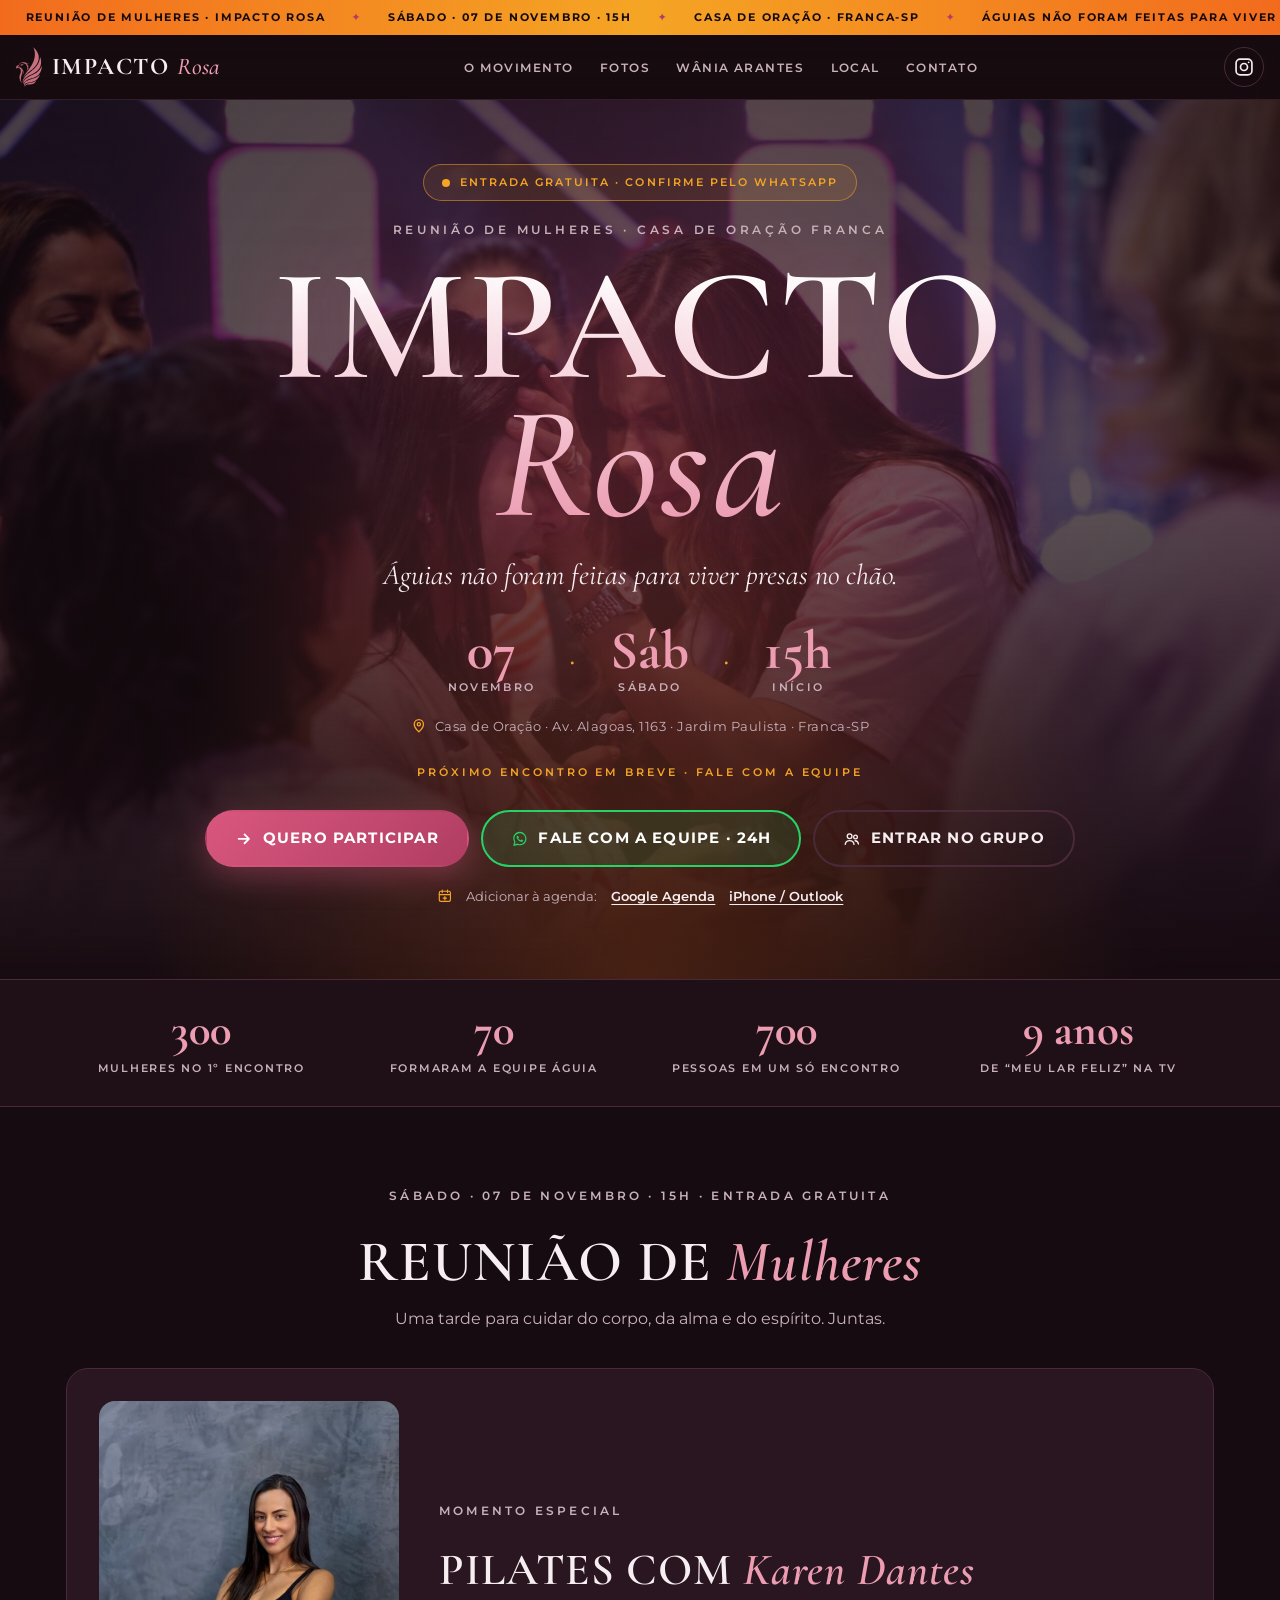
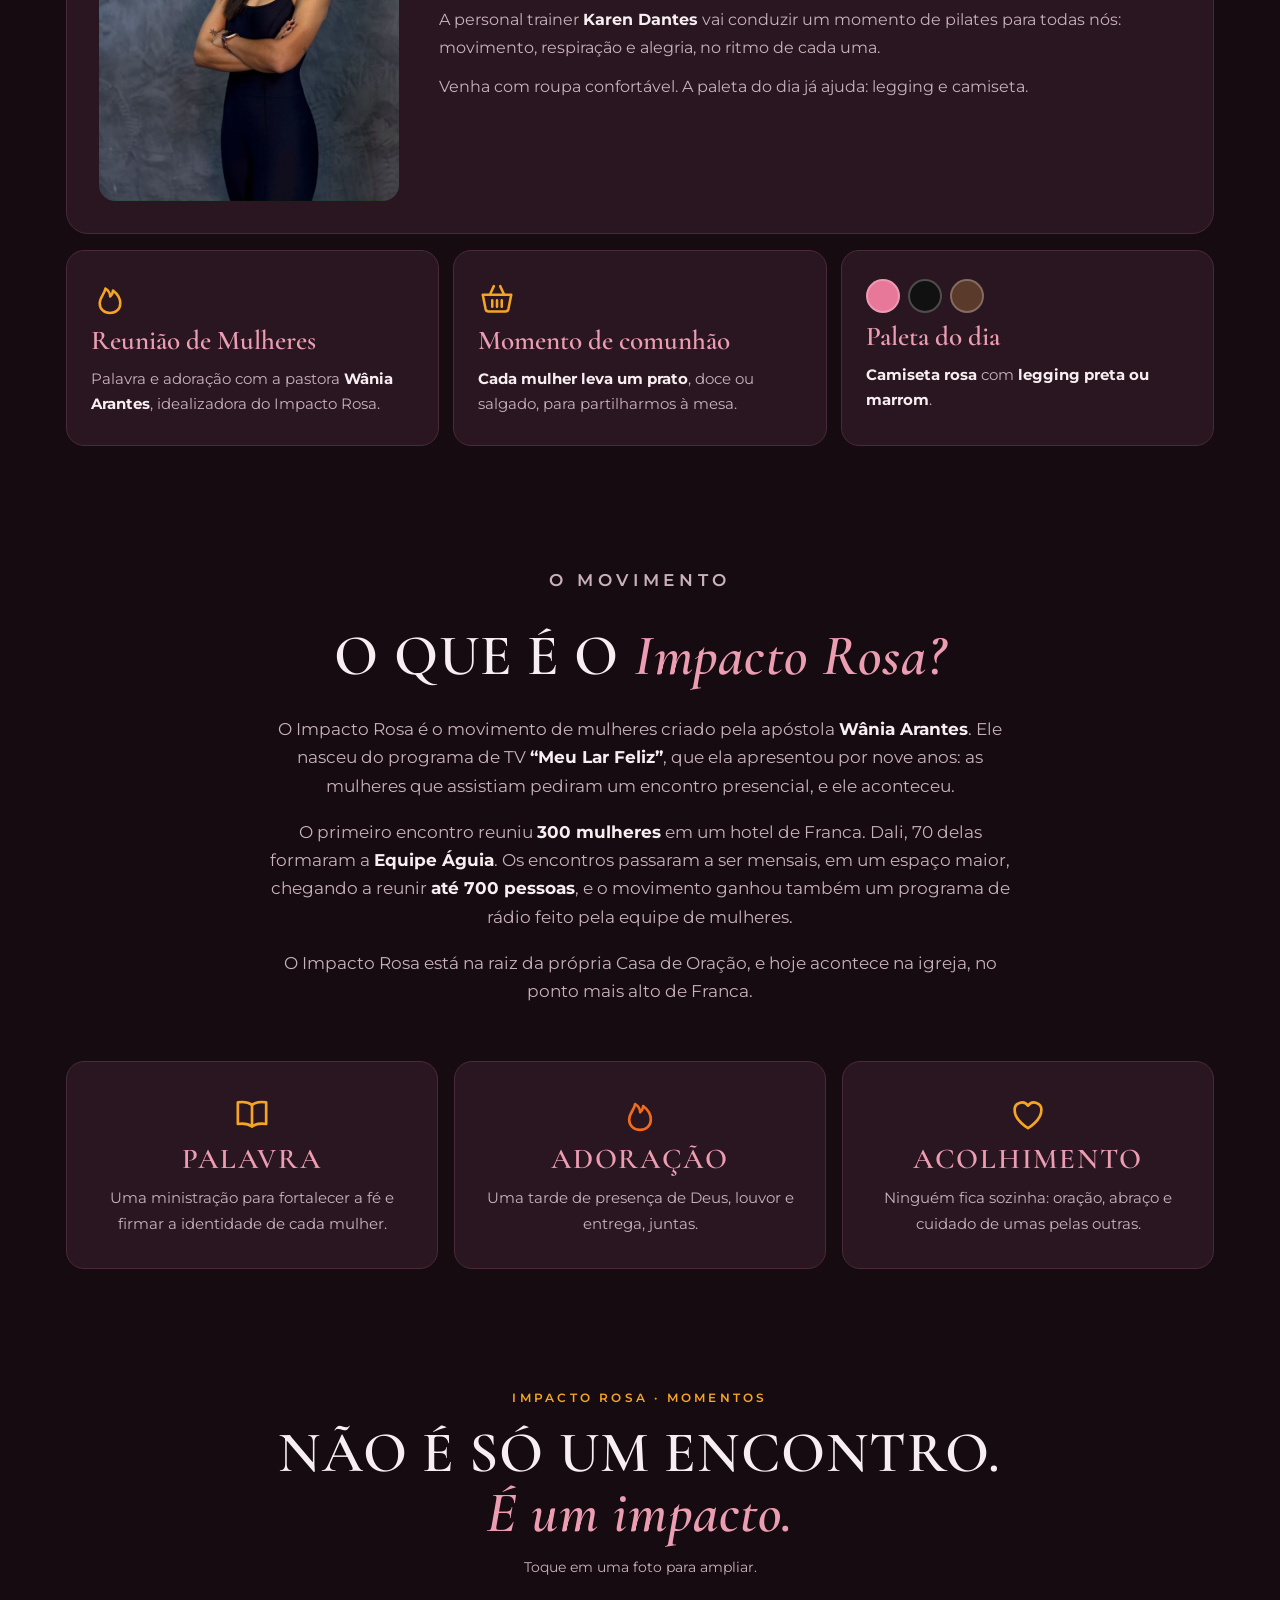
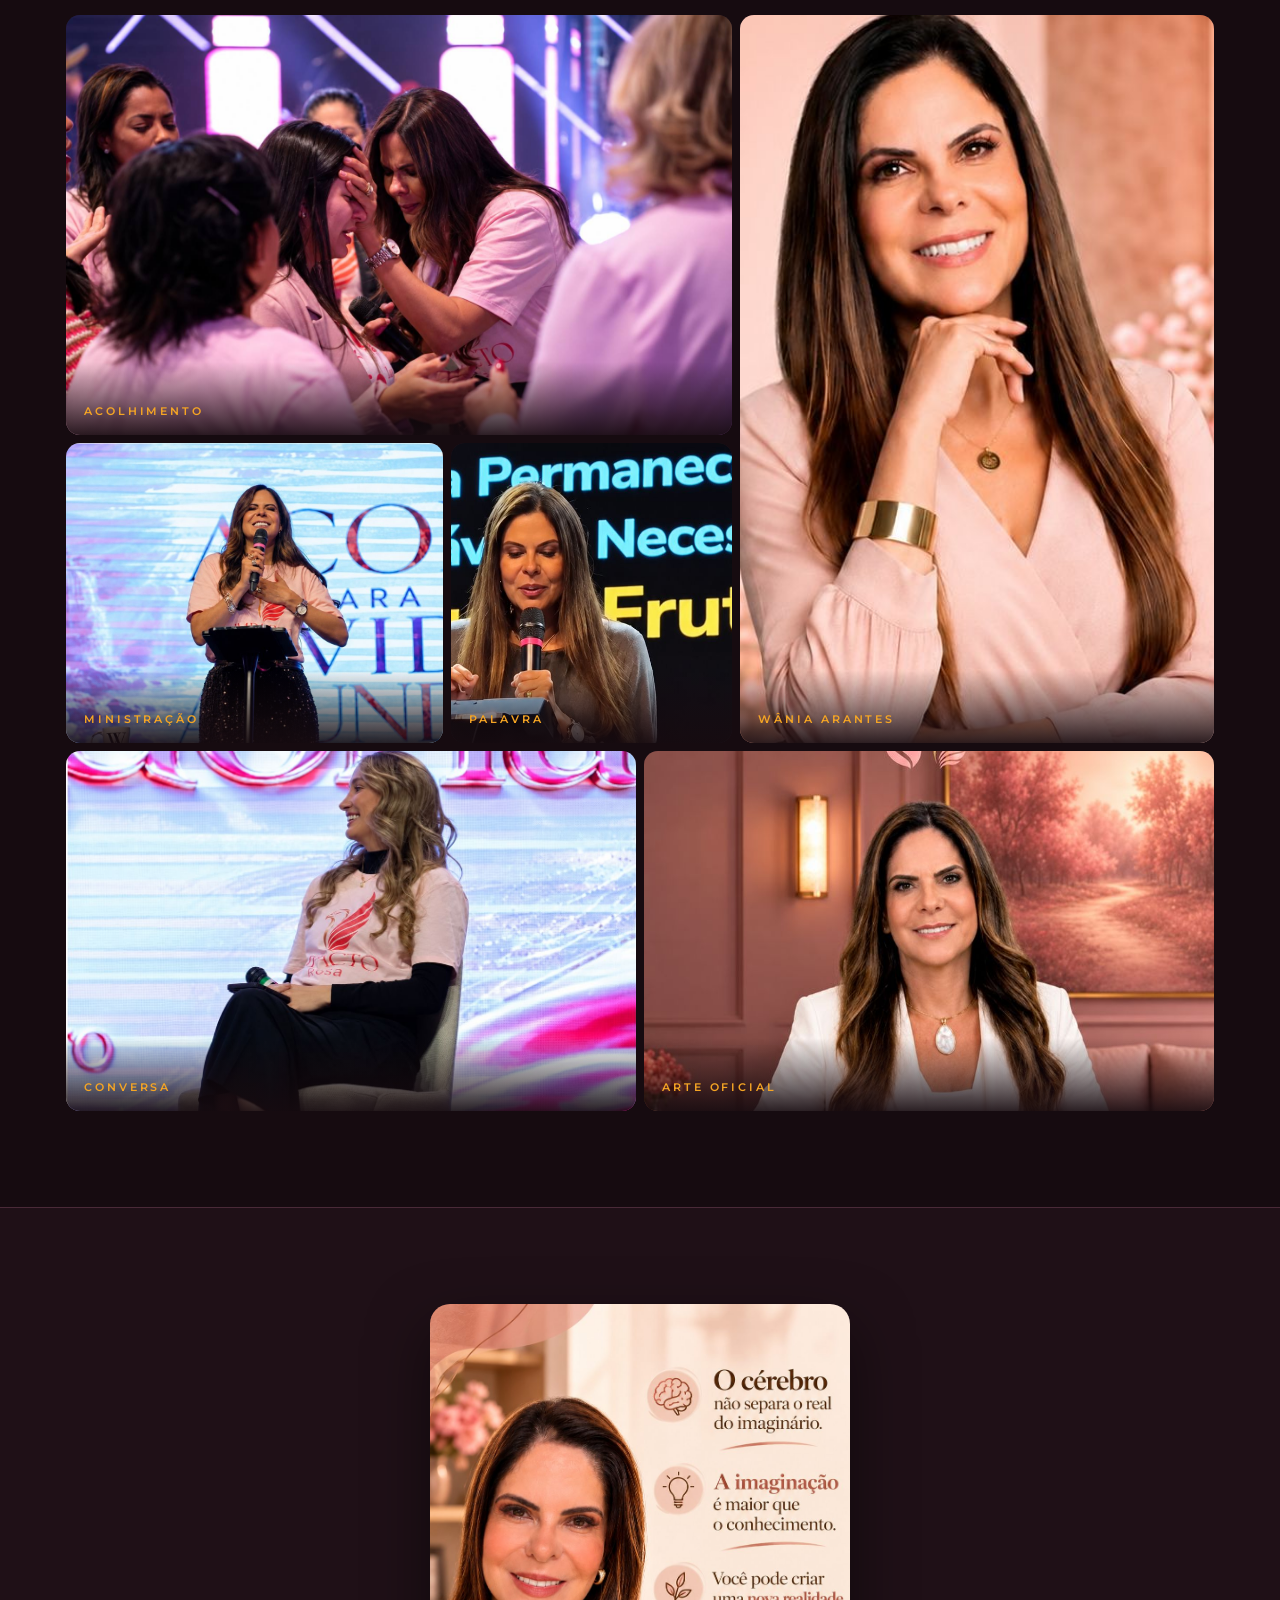
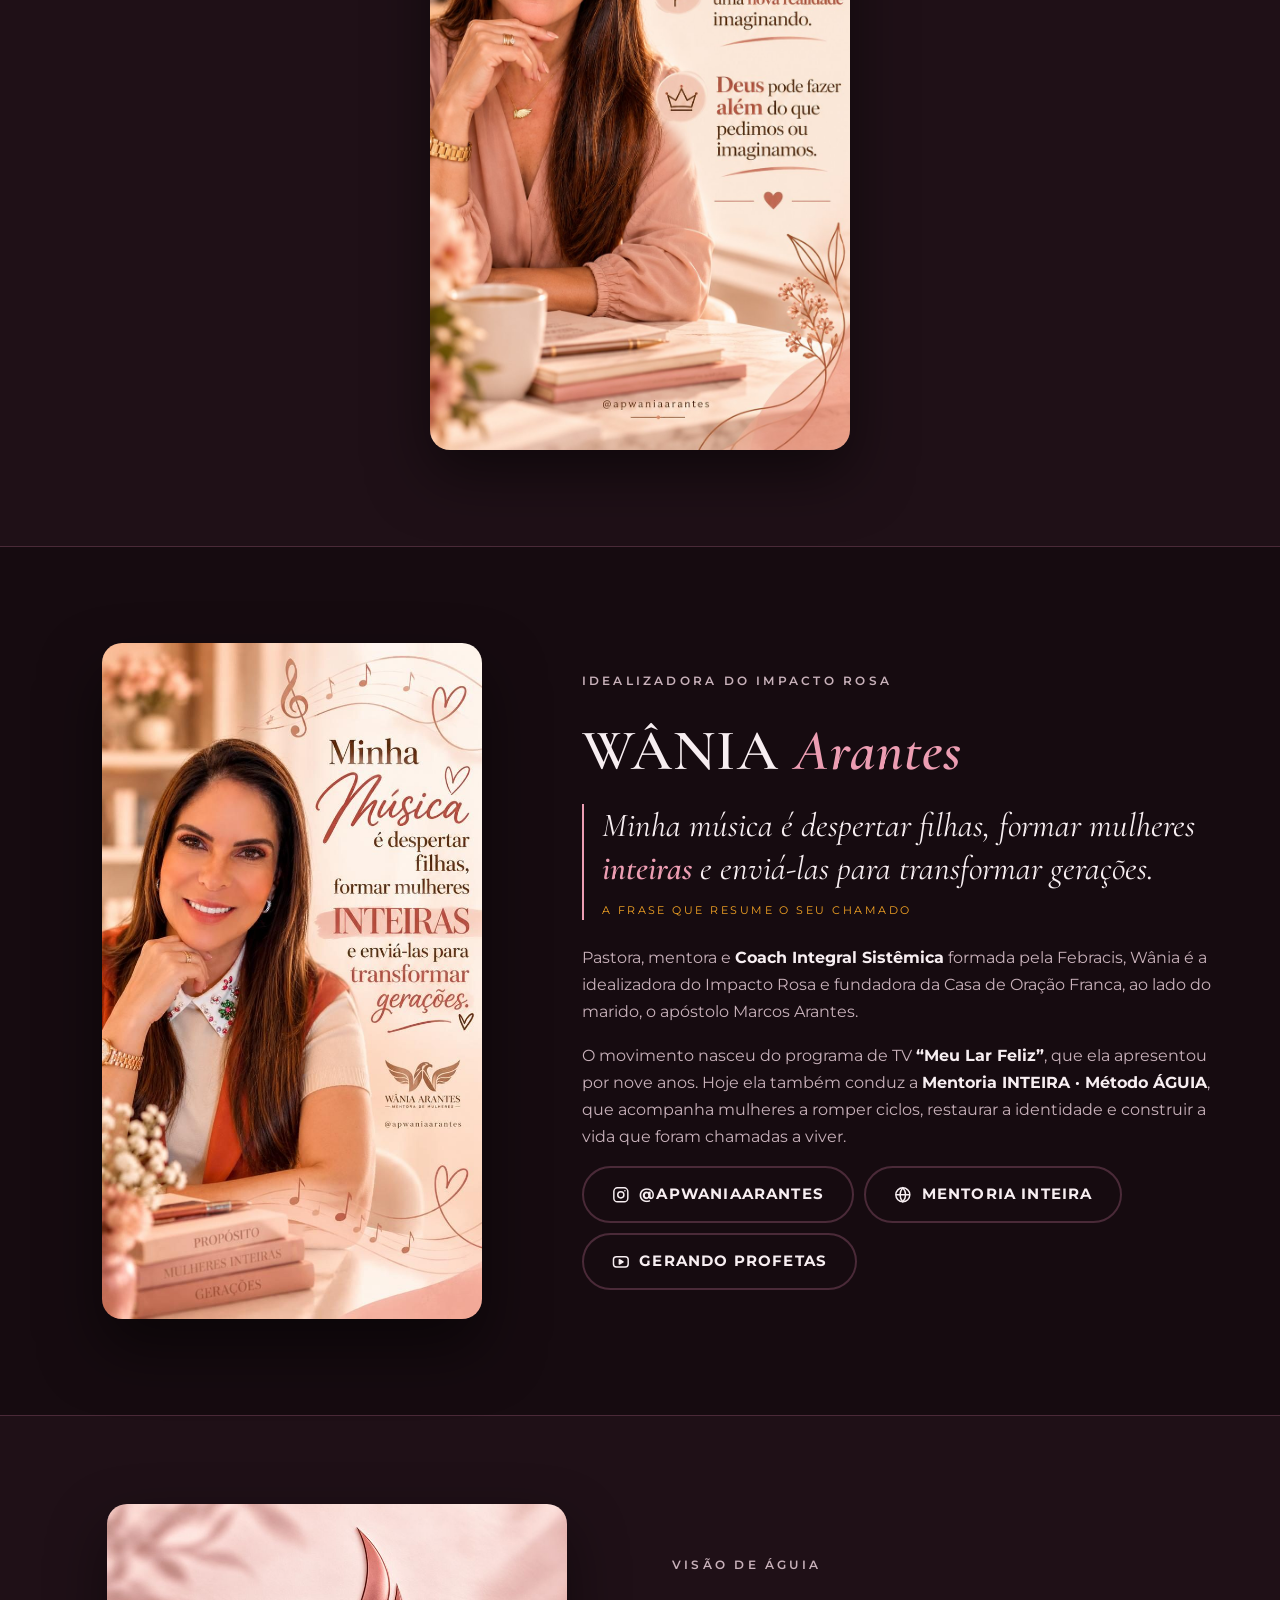
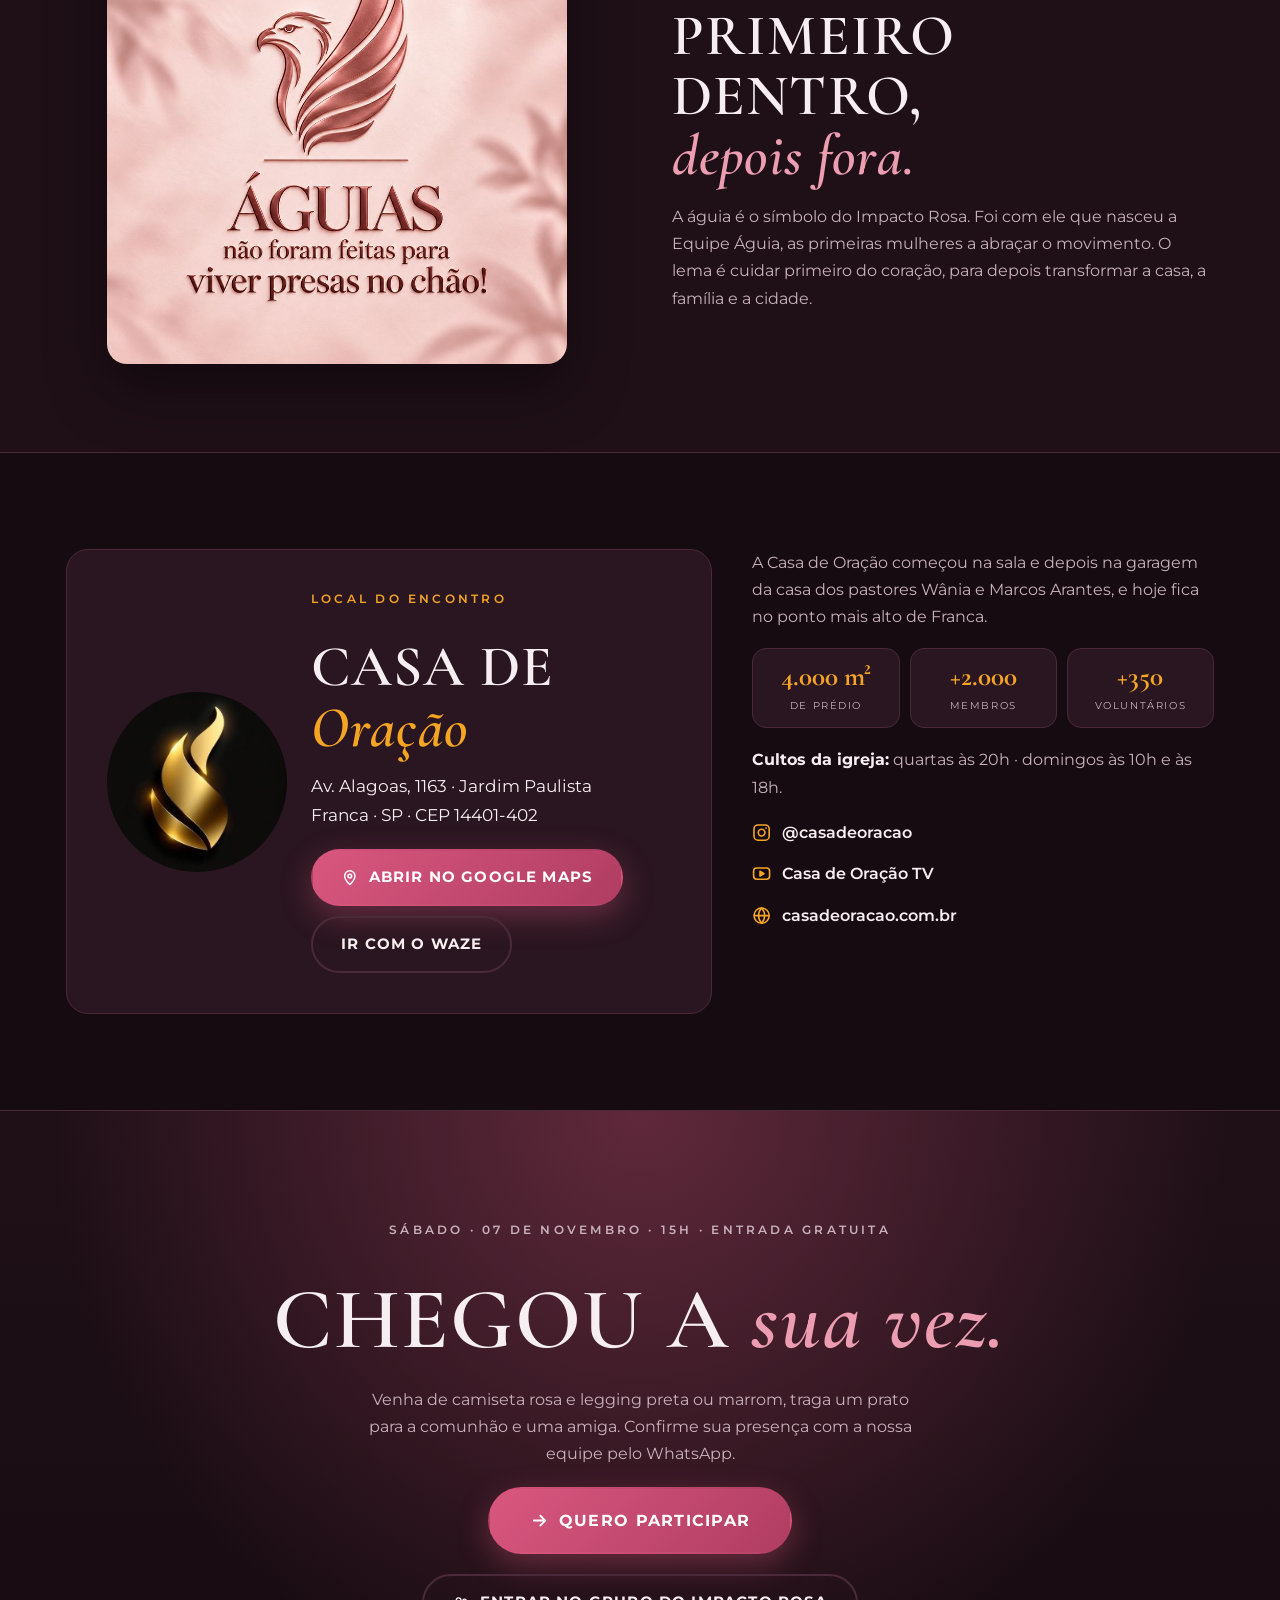
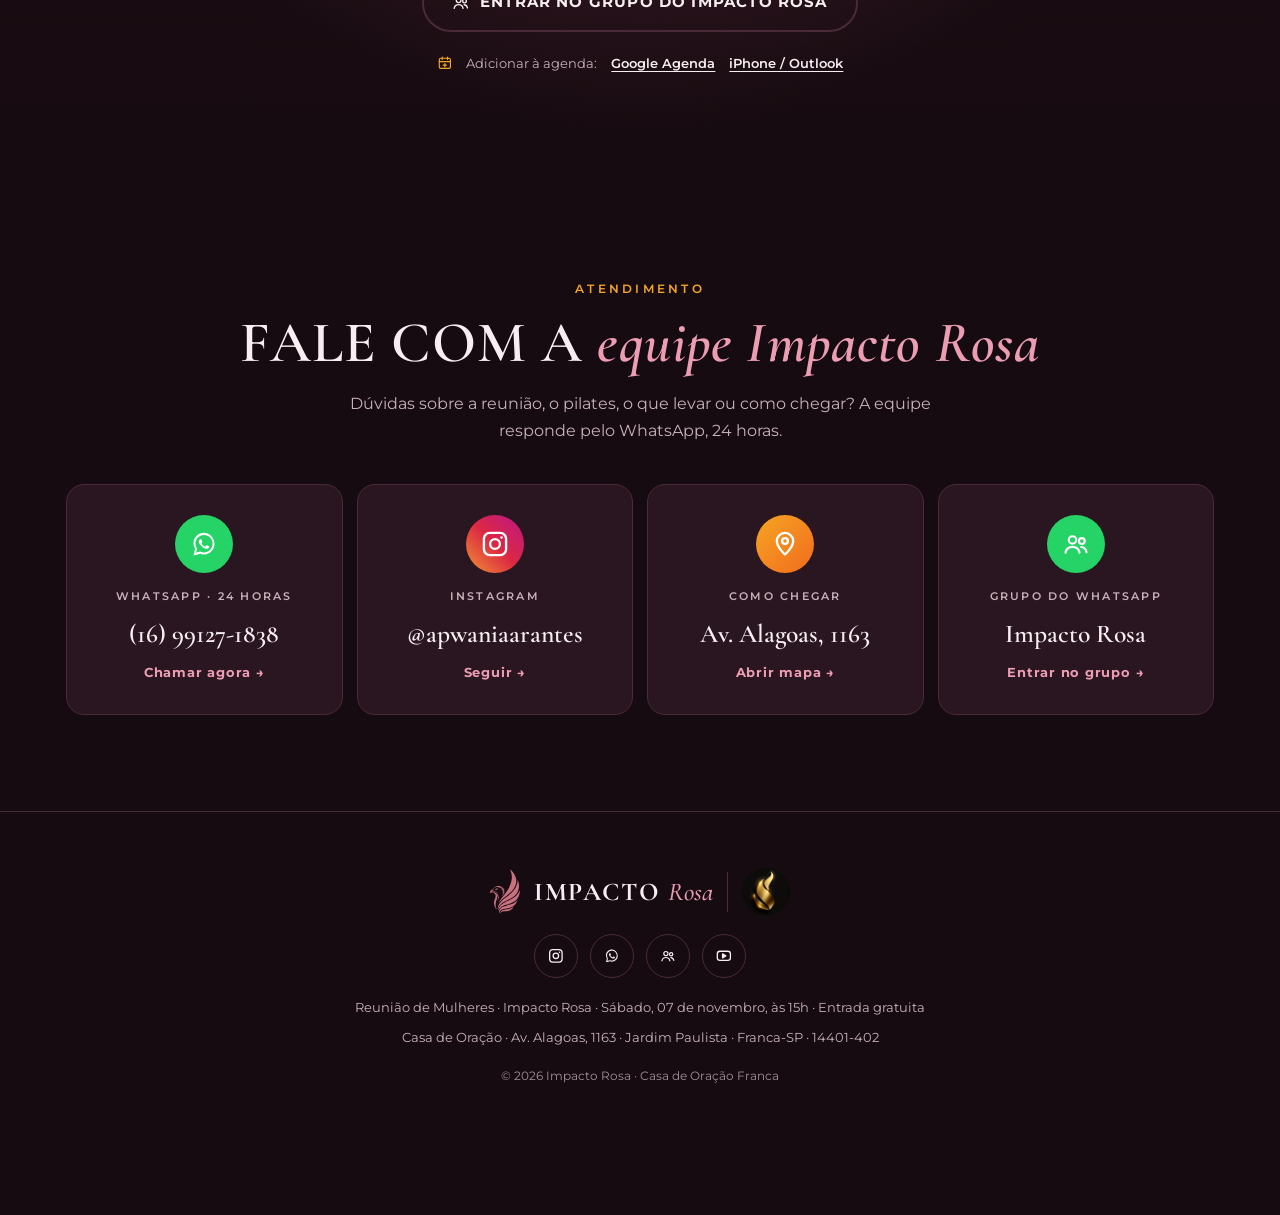
==== commit e6efb0c7: "Troca "Culto" por "Reunião de Mulheres" e põe a arte da Wânia no lugar da frase - "Reunião de Mulher" ====
--- a/index.html
+++ b/index.html
@@ -3,9 +3,9 @@
 <head>
   <meta charset="utf-8">
   <meta name="viewport" content="width=device-width, initial-scale=1, viewport-fit=cover">
-  <title>Culto do Impacto Rosa · Sábado, 07/11 às 15h · Entrada gratuita</title>
+  <title>Reunião de Mulheres · Impacto Rosa · Sábado, 07/11 às 15h</title>
   <meta name="claude:viewport-fit-sides" content="cover">
-  <meta name="description" content="Culto do Impacto Rosa, o movimento de mulheres idealizado por Wânia Arantes na Casa de Oração Franca. Sábado, 7 de novembro, às 15h, com pilates e momento de comunhão. Entrada gratuita. Av. Alagoas, 1163, Jardim Paulista, Franca-SP.">
+  <meta name="description" content="Reunião de Mulheres do Impacto Rosa, o movimento de mulheres idealizado por Wânia Arantes na Casa de Oração Franca. Sábado, 7 de novembro, às 15h, com pilates e momento de comunhão. Entrada gratuita. Av. Alagoas, 1163, Jardim Paulista, Franca-SP.">
   <meta name="theme-color" content="#160b10">
   <link rel="icon" href="favicon.ico" sizes="any">
   <link rel="icon" type="image/svg+xml" href="icons/favicon.svg">
@@ -15,7 +15,7 @@
   <!-- Prévia do link no WhatsApp, Instagram e Facebook (https://ebarroso12.github.io/Impactorosapagina/ é trocado pelo script de montagem) -->
   <meta property="og:type" content="website">
   <meta property="og:site_name" content="Impacto Rosa">
-  <meta property="og:title" content="Culto do Impacto Rosa · Sábado, 07/11 às 15h · Entrada gratuita">
+  <meta property="og:title" content="Reunião de Mulheres · Impacto Rosa · Sábado, 07/11 às 15h · Entrada gratuita">
   <meta property="og:description" content="Com Wânia Arantes e pilates com Karen Dantes. Traga um prato para a comunhão. Legging preta ou marrom e camiseta rosa. Casa de Oração, Av. Alagoas, 1163, Franca-SP.">
   <meta property="og:url" content="https://ebarroso12.github.io/Impactorosapagina/">
   <meta property="og:image" content="https://ebarroso12.github.io/Impactorosapagina/icons/og-image.jpg">
@@ -314,6 +314,12 @@
 .quote strong { color: var(--rose); font-weight: 600; font-style: italic; }
 .quote footer { margin-top: 22px; font-size: .74rem; font-weight: 600; letter-spacing: .3em; text-transform: uppercase; color: var(--amber); }
 
+.quote-arte figure { margin: 0 auto; max-width: 420px; }
+.quote-arte img { width: 100%; border-radius: 20px; box-shadow: 0 24px 60px rgba(0, 0, 0, .5); }
+
+/* Âncoras do menu: o título não fica escondido atrás do cabeçalho fixo */
+[id] { scroll-margin-top: 84px; }
+
 /* Wânia */
 .wania { padding-block: 96px; }
 .wania-grid { display: grid; gap: 40px; align-items: center; grid-template-columns: 1fr; }
@@ -465,8 +471,8 @@
   {
     "@context": "https://schema.org",
     "@type": "Event",
-    "name": "Culto do Impacto Rosa",
-    "description": "Culto de mulheres da Casa de Oração Franca, com Wânia Arantes, pilates com Karen Dantes e momento de comunhão.",
+    "name": "Reunião de Mulheres do Impacto Rosa",
+    "description": "Reunião de mulheres da Casa de Oração Franca, com Wânia Arantes, pilates com Karen Dantes e momento de comunhão.",
     "startDate": "2026-11-07T15:00:00-03:00",
     "endDate": "2026-11-07T18:00:00-03:00",
     "isAccessibleForFree": true,
@@ -495,7 +501,7 @@
   <!-- FAIXA ANIMADA -->
   <div class="ticker" aria-hidden="true">
     <div class="ticker-track">
-      <span>Culto do Impacto Rosa</span><i>✦</i>
+      <span>Reunião de Mulheres · Impacto Rosa</span><i>✦</i>
       <span>Sábado · 07 de novembro · 15h</span><i>✦</i>
       <span>Casa de Oração · Franca-SP</span><i>✦</i>
       <span>Águias não foram feitas para viver presas no chão</span><i>✦</i>
@@ -504,7 +510,7 @@
       <span>Entrada gratuita</span><i>✦</i>
       <span>Atendimento 24h · (16) 99127-1838</span><i>✦</i>
       <span>Entre no grupo do WhatsApp</span><i>✦</i>
-      <span>Culto do Impacto Rosa</span><i>✦</i>
+      <span>Reunião de Mulheres · Impacto Rosa</span><i>✦</i>
       <span>Sábado · 07 de novembro · 15h</span><i>✦</i>
       <span>Casa de Oração · Franca-SP</span><i>✦</i>
       <span>Águias não foram feitas para viver presas no chão</span><i>✦</i>
@@ -542,7 +548,7 @@
       <div class="hero-shade" aria-hidden="true"></div>
       <div class="hero-content">
         <p class="hero-badge"><span class="dot" aria-hidden="true"></span> Entrada gratuita · Confirme pelo WhatsApp</p>
-        <p class="hero-kicker">Culto do Impacto Rosa · Casa de Oração Franca</p>
+        <p class="hero-kicker">Reunião de Mulheres · Casa de Oração Franca</p>
         <h1 class="hero-title">Impacto <span>Rosa</span></h1>
         <p class="hero-tagline">Águias não foram feitas para viver presas no chão.</p>
 
@@ -574,10 +580,10 @@
         </div>
 
         <div class="hero-ctas">
-          <a class="btn btn-main js-whatsapp" href="https://wa.me/5516991271838?text=Ol%C3%A1%21%20Quero%20participar%20do%20Culto%20do%20Impacto%20Rosa%20de%2007%2F11." target="_blank" rel="noopener">
+          <a class="btn btn-main js-whatsapp" href="https://wa.me/5516991271838?text=Ol%C3%A1%21%20Quero%20participar%20da%20Reuni%C3%A3o%20de%20Mulheres%20do%20Impacto%20Rosa%20de%2007%2F11." target="_blank" rel="noopener">
             <svg aria-hidden="true"><use href="#i-arrow"></use></svg> Quero participar
           </a>
-          <a class="btn btn-wa js-whatsapp" href="https://wa.me/5516991271838?text=Ol%C3%A1%21%20Quero%20participar%20do%20Culto%20do%20Impacto%20Rosa%20de%2007%2F11." target="_blank" rel="noopener">
+          <a class="btn btn-wa js-whatsapp" href="https://wa.me/5516991271838?text=Ol%C3%A1%21%20Quero%20participar%20da%20Reuni%C3%A3o%20de%20Mulheres%20do%20Impacto%20Rosa%20de%2007%2F11." target="_blank" rel="noopener">
             <svg aria-hidden="true"><use href="#i-wa"></use></svg> Fale com a equipe · 24h
           </a>
           <a class="btn btn-ghost" href="https://chat.whatsapp.com/GKTrelO5cqL79CvpSnSm1C?mode=gi_t" target="_blank" rel="noopener">
@@ -586,8 +592,8 @@
         </div>
         <p class="agenda">
           <svg aria-hidden="true"><use href="#i-cal"></use></svg> Adicionar à agenda:
-          <a href="https://calendar.google.com/calendar/render?action=TEMPLATE&amp;text=Culto%20do%20Impacto%20Rosa&amp;dates=20261107T150000%2F20261107T180000&amp;ctz=America%2FSao_Paulo&amp;location=Casa%20de%20Ora%C3%A7%C3%A3o%2C%20Av.%20Alagoas%2C%201163%20-%20Jardim%20Paulista%2C%20Franca%20-%20SP%2C%2014401-402&amp;details=Culto%20do%20Impacto%20Rosa%20com%20W%C3%A2nia%20Arantes%20e%20pilates%20com%20Karen%20Dantes.%20Traga%20um%20prato%20para%20o%20momento%20de%20comunh%C3%A3o.%20Legging%20preta%20ou%20marrom%20e%20camiseta%20rosa.%20Entrada%20gratuita." target="_blank" rel="noopener">Google Agenda</a>
-          <a class="js-ics" href="agenda/culto-impacto-rosa.ics">iPhone / Outlook</a>
+          <a href="https://calendar.google.com/calendar/render?action=TEMPLATE&amp;text=Reuni%C3%A3o%20de%20Mulheres%20%C2%B7%20Impacto%20Rosa&amp;dates=20261107T150000%2F20261107T180000&amp;ctz=America%2FSao_Paulo&amp;location=Casa%20de%20Ora%C3%A7%C3%A3o%2C%20Av.%20Alagoas%2C%201163%20-%20Jardim%20Paulista%2C%20Franca%20-%20SP%2C%2014401-402&amp;details=Reuni%C3%A3o%20de%20Mulheres%20do%20Impacto%20Rosa%20com%20W%C3%A2nia%20Arantes%20e%20pilates%20com%20Karen%20Dantes.%20Traga%20um%20prato%20para%20o%20momento%20de%20comunh%C3%A3o.%20Legging%20preta%20ou%20marrom%20e%20camiseta%20rosa.%20Entrada%20gratuita." target="_blank" rel="noopener">Google Agenda</a>
+          <a class="js-ics" href="agenda/reuniao-de-mulheres-impacto-rosa.ics">iPhone / Outlook</a>
         </p>
       </div>
     </section>
@@ -602,12 +608,12 @@
       </ul>
     </div>
 
-    <!-- NO PRÓXIMO CULTO -->
+    <!-- NA PRÓXIMA REUNIÃO -->
     <section class="next" aria-labelledby="next-titulo">
       <div class="wrap">
         <div class="next-head">
           <p class="label">Sábado · 07 de novembro · 15h · Entrada gratuita</p>
-          <h2 id="next-titulo">No culto do <em>Impacto Rosa</em></h2>
+          <h2 id="next-titulo">Reunião de <em>Mulheres</em></h2>
           <p>Uma tarde para cuidar do corpo, da alma e do espírito. Juntas.</p>
         </div>
 
@@ -630,7 +636,7 @@
         <ul class="next-list">
           <li>
             <svg aria-hidden="true"><use href="#i-flame"></use></svg>
-            <h3>Culto</h3>
+            <h3>Reunião de Mulheres</h3>
             <p>Palavra e adoração com a pastora <strong>Wânia Arantes</strong>, idealizadora do Impacto Rosa.</p>
           </li>
           <li>
@@ -724,13 +730,12 @@
       </div>
     </section>
 
-    <!-- FRASE -->
-    <section class="quote">
-      <span class="quote-mark" aria-hidden="true">“</span>
-      <blockquote>
-        <p>A mulher que cultiva <strong>gratidão</strong> encontra <strong>força</strong> onde outras encontram motivos para desistir.</p>
-        <footer>Wânia Arantes</footer>
-      </blockquote>
+    <!-- ARTE DA WÂNIA -->
+    <section class="quote quote-arte">
+      <figure>
+        <img src="[data-uri]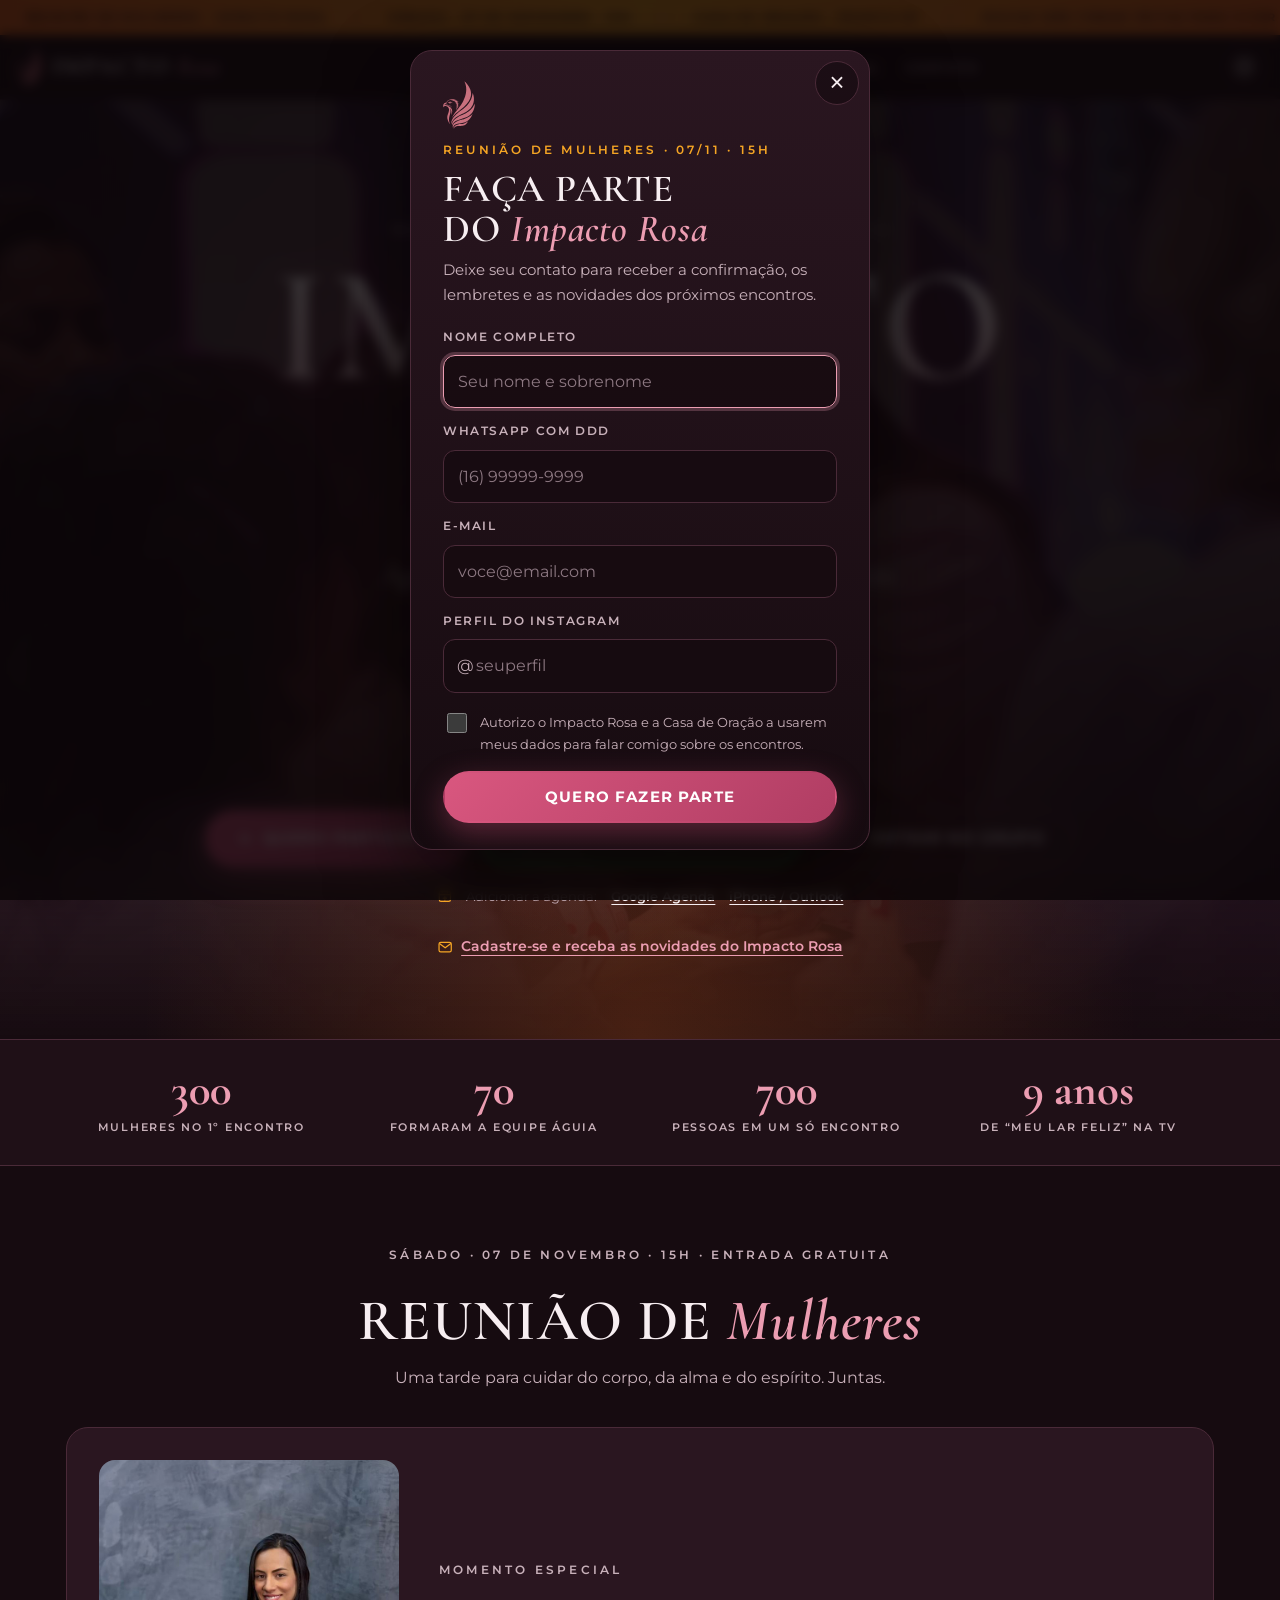
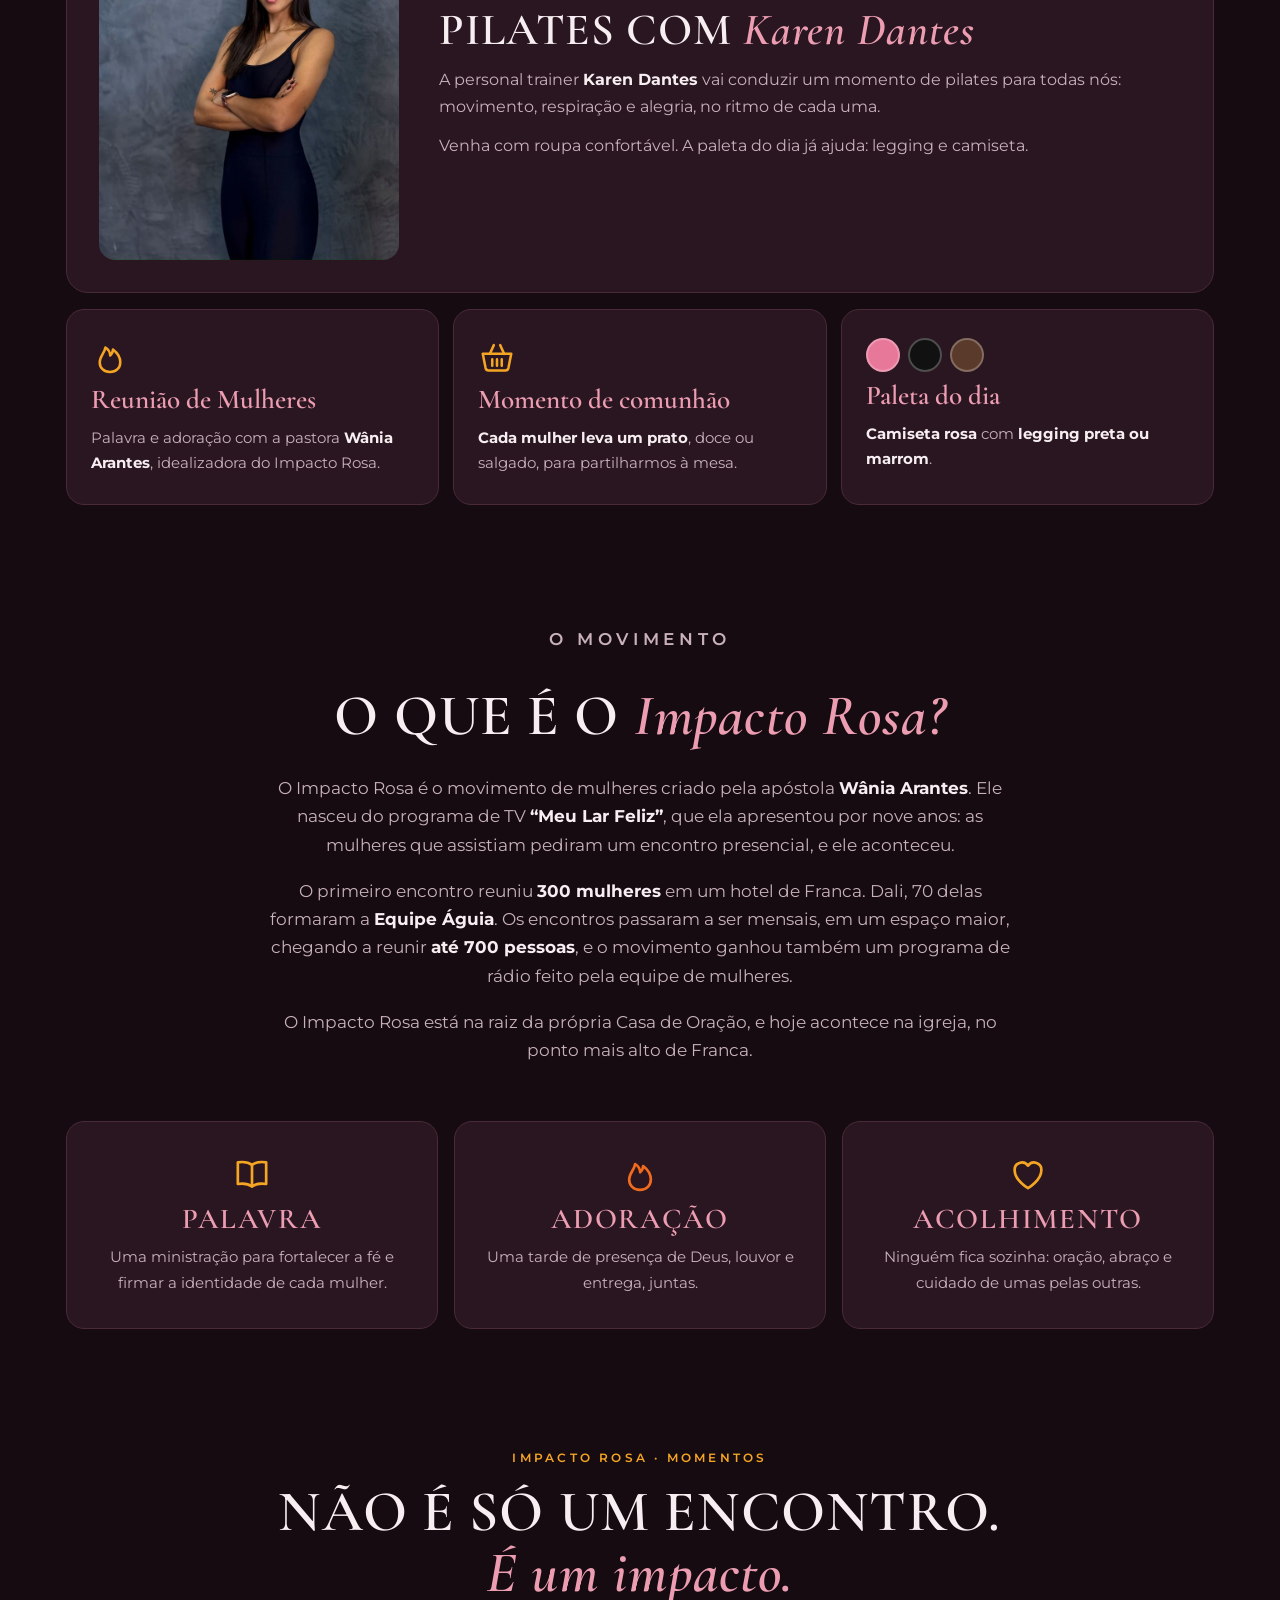
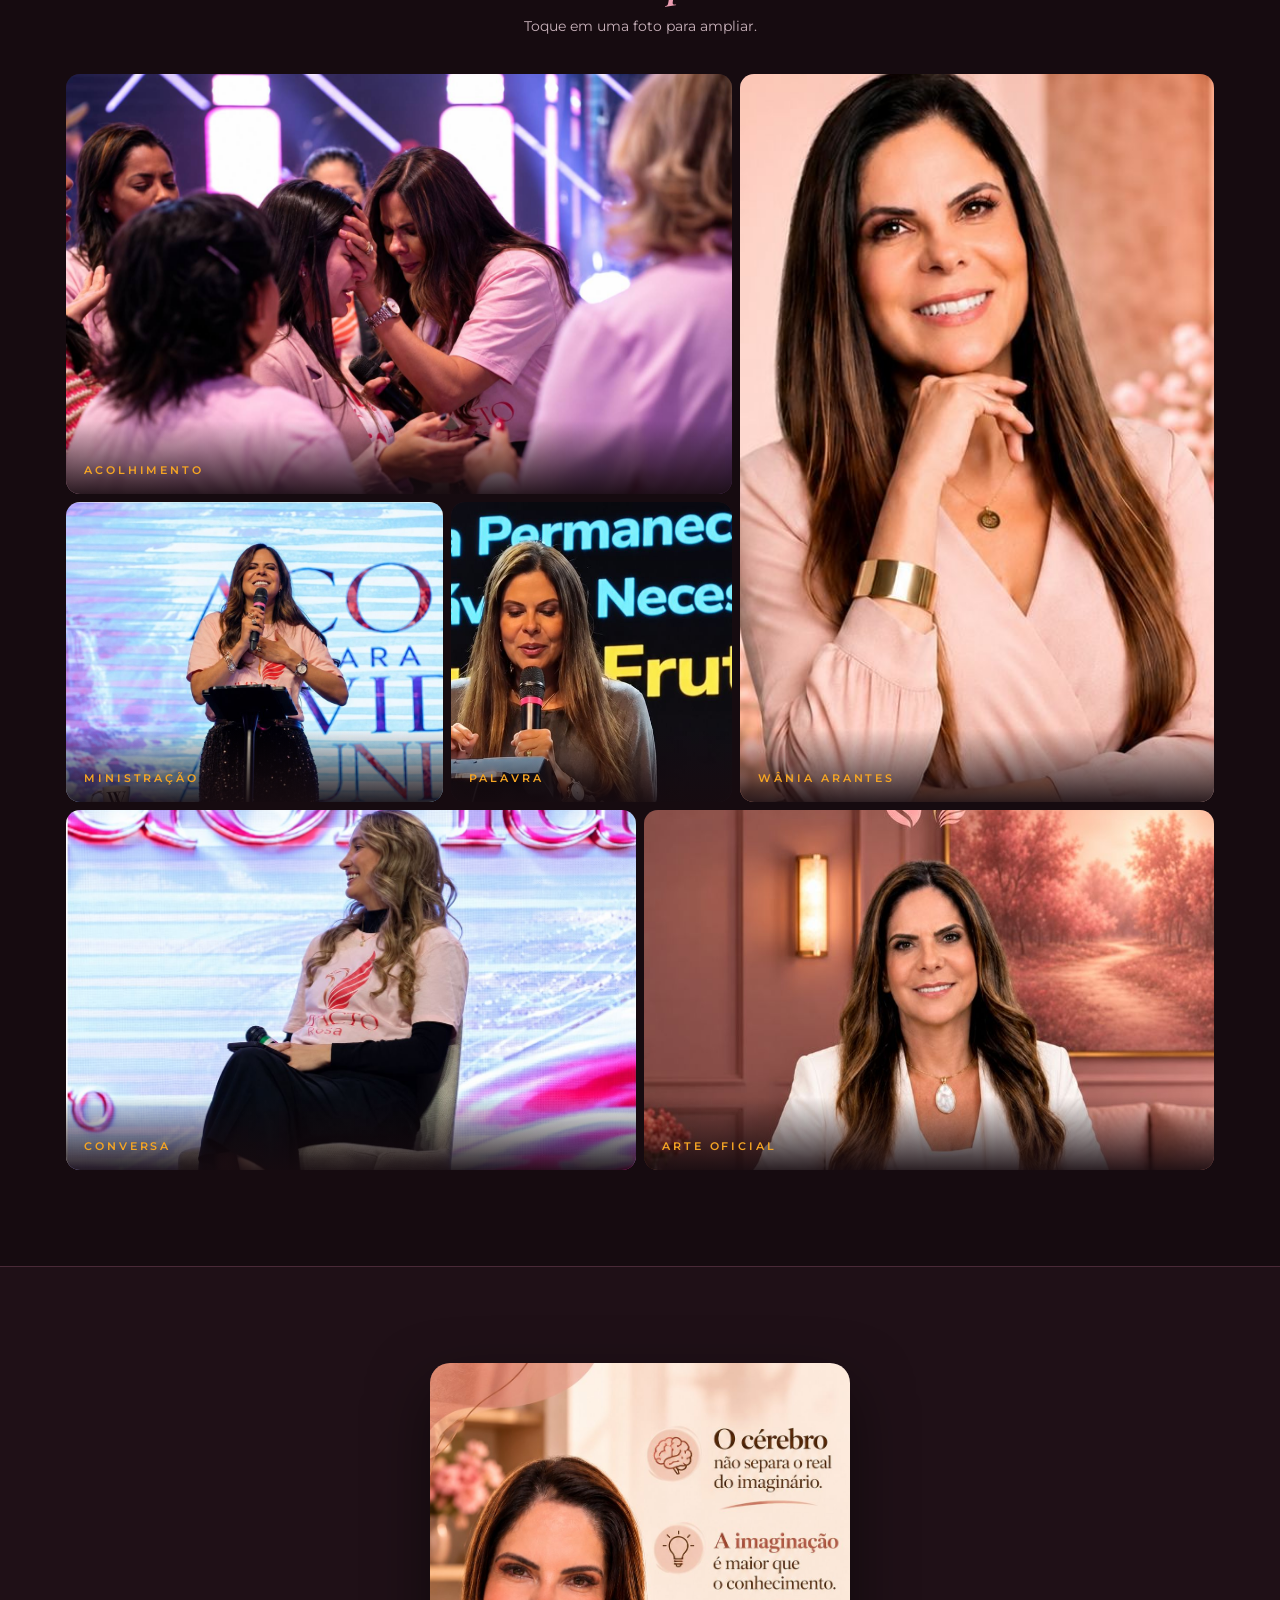
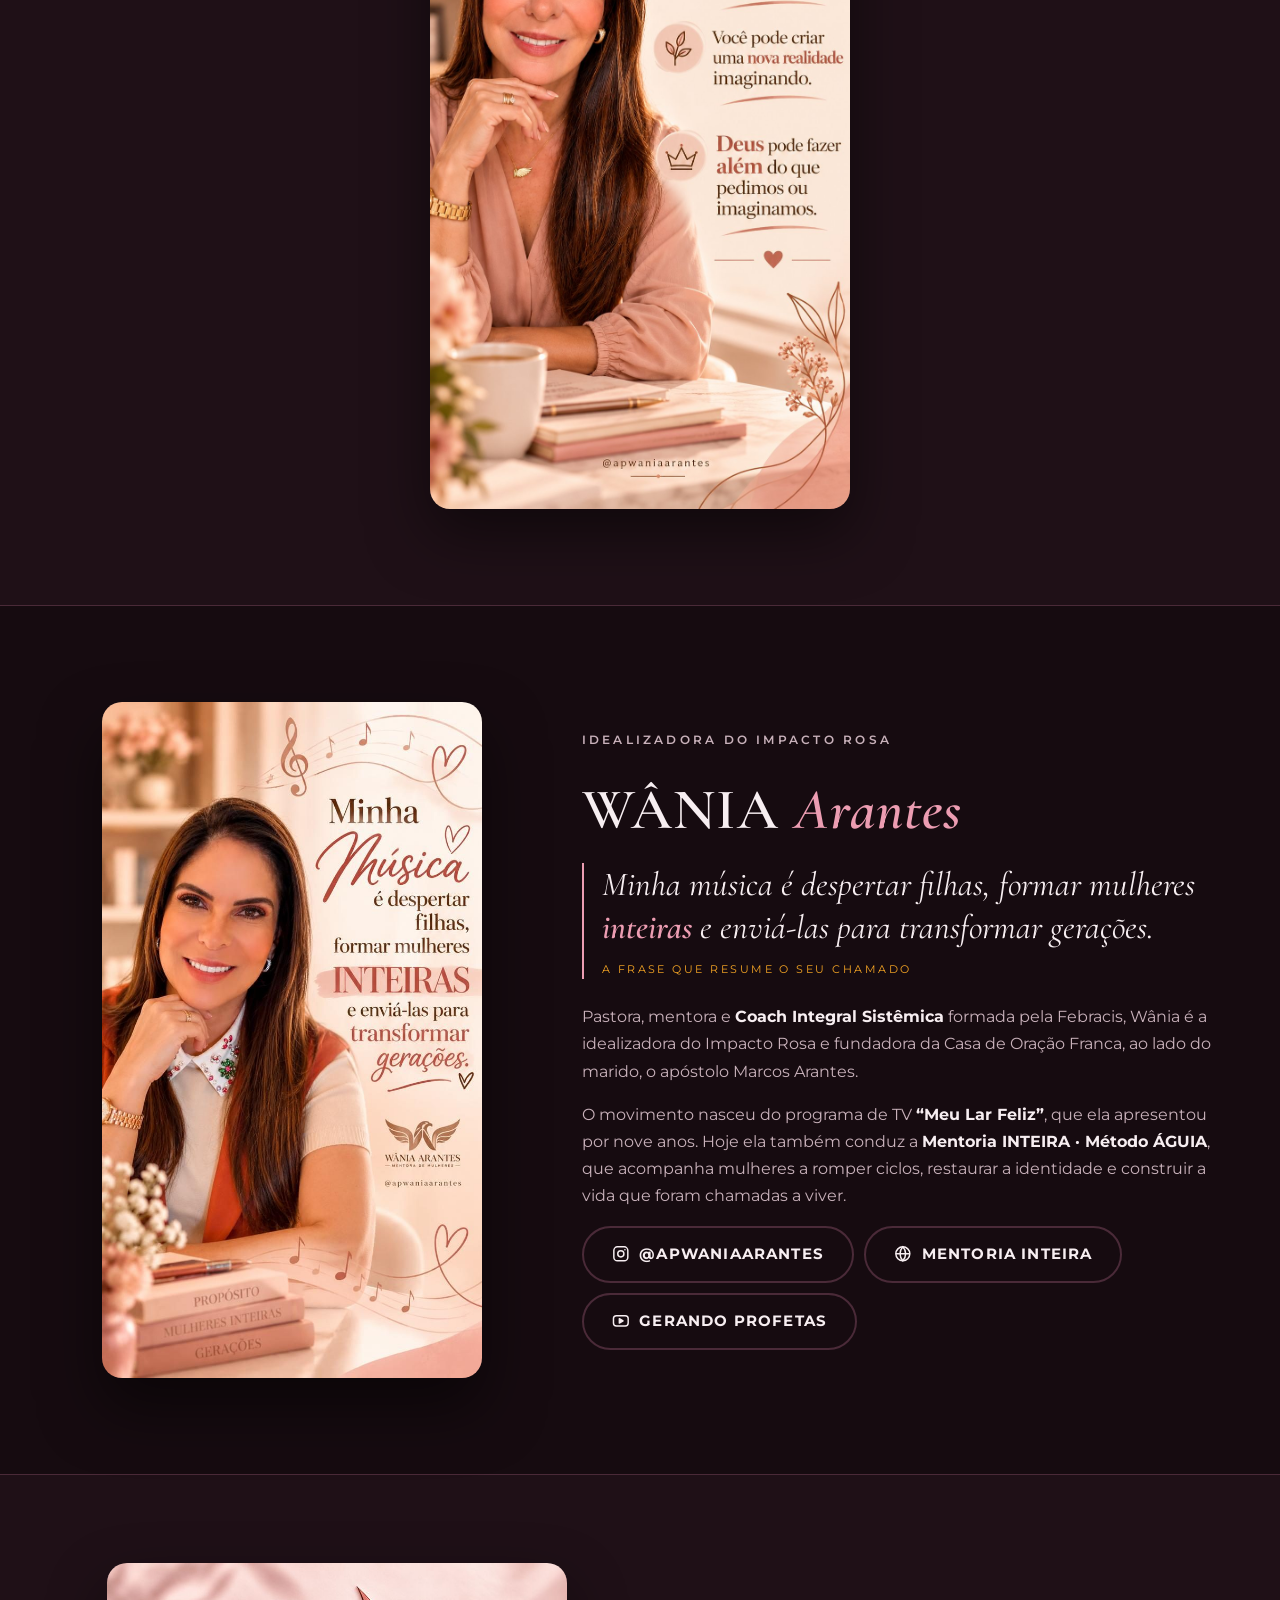
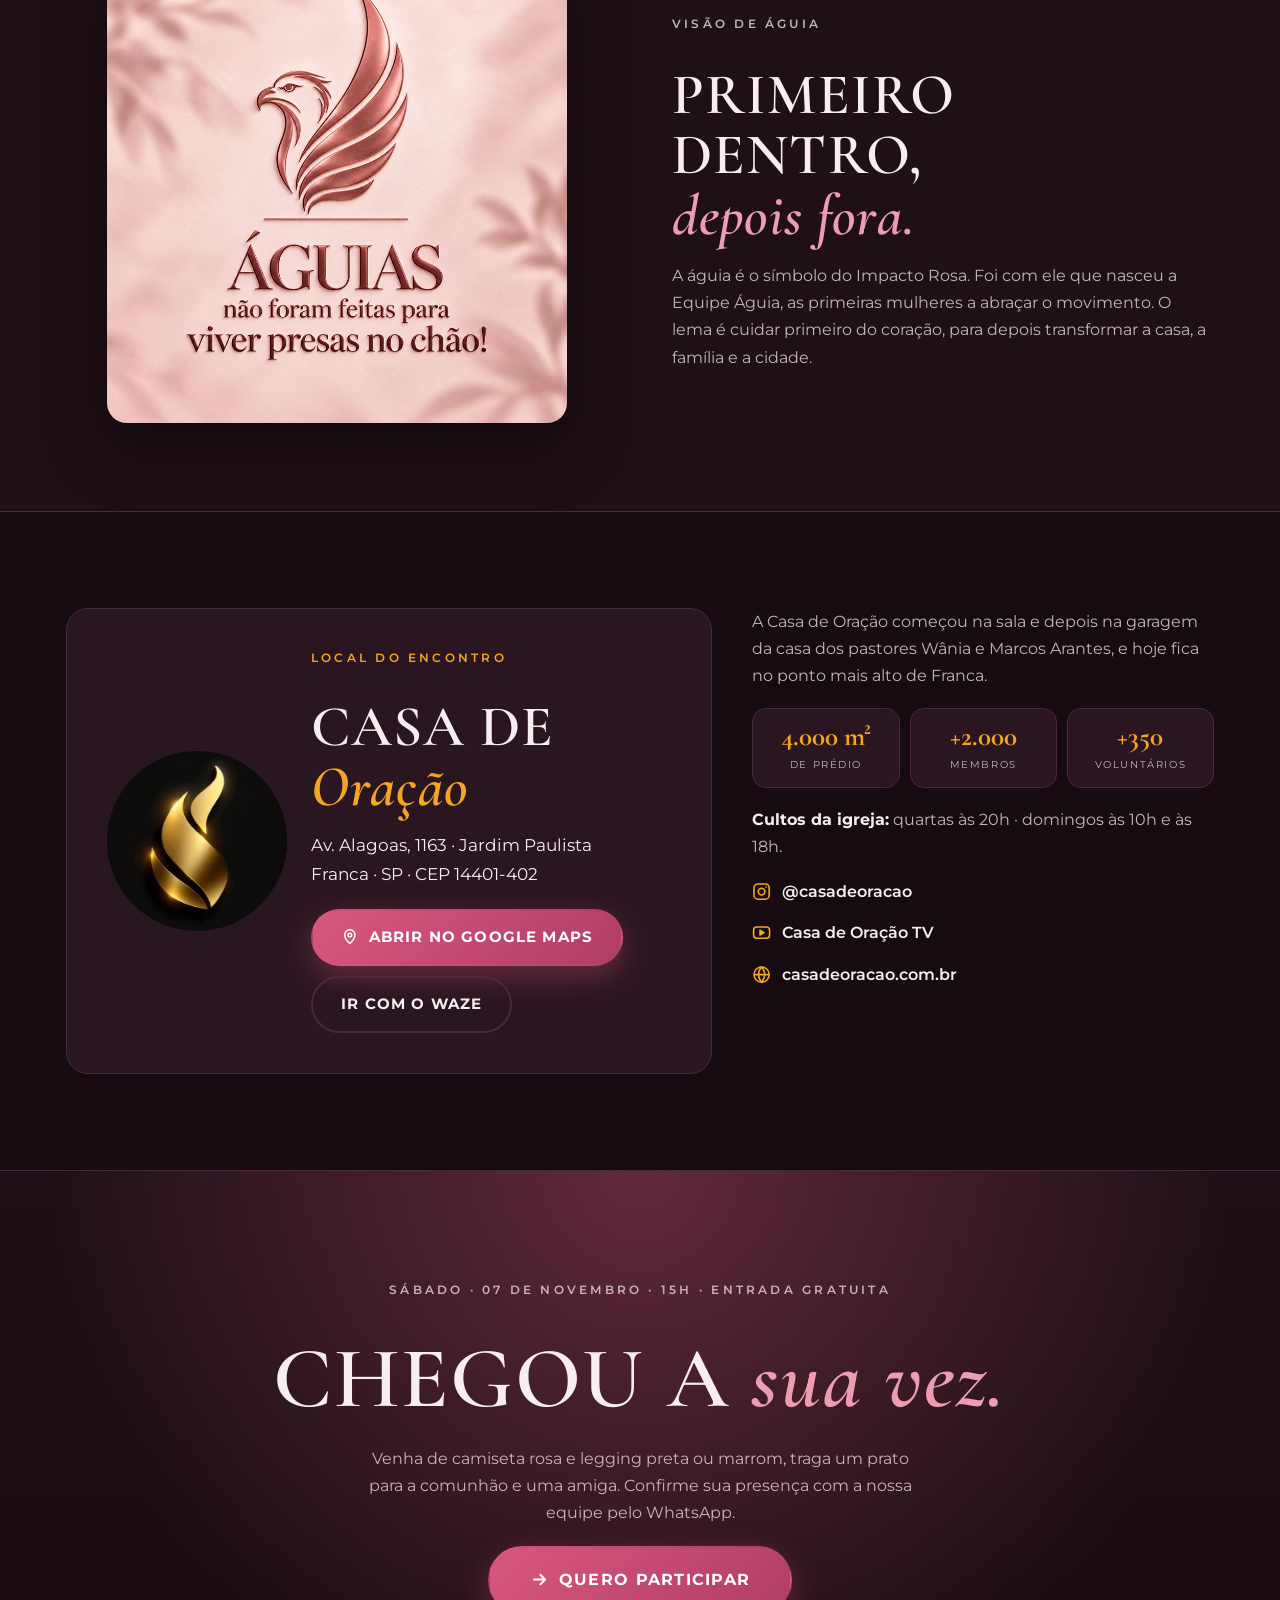
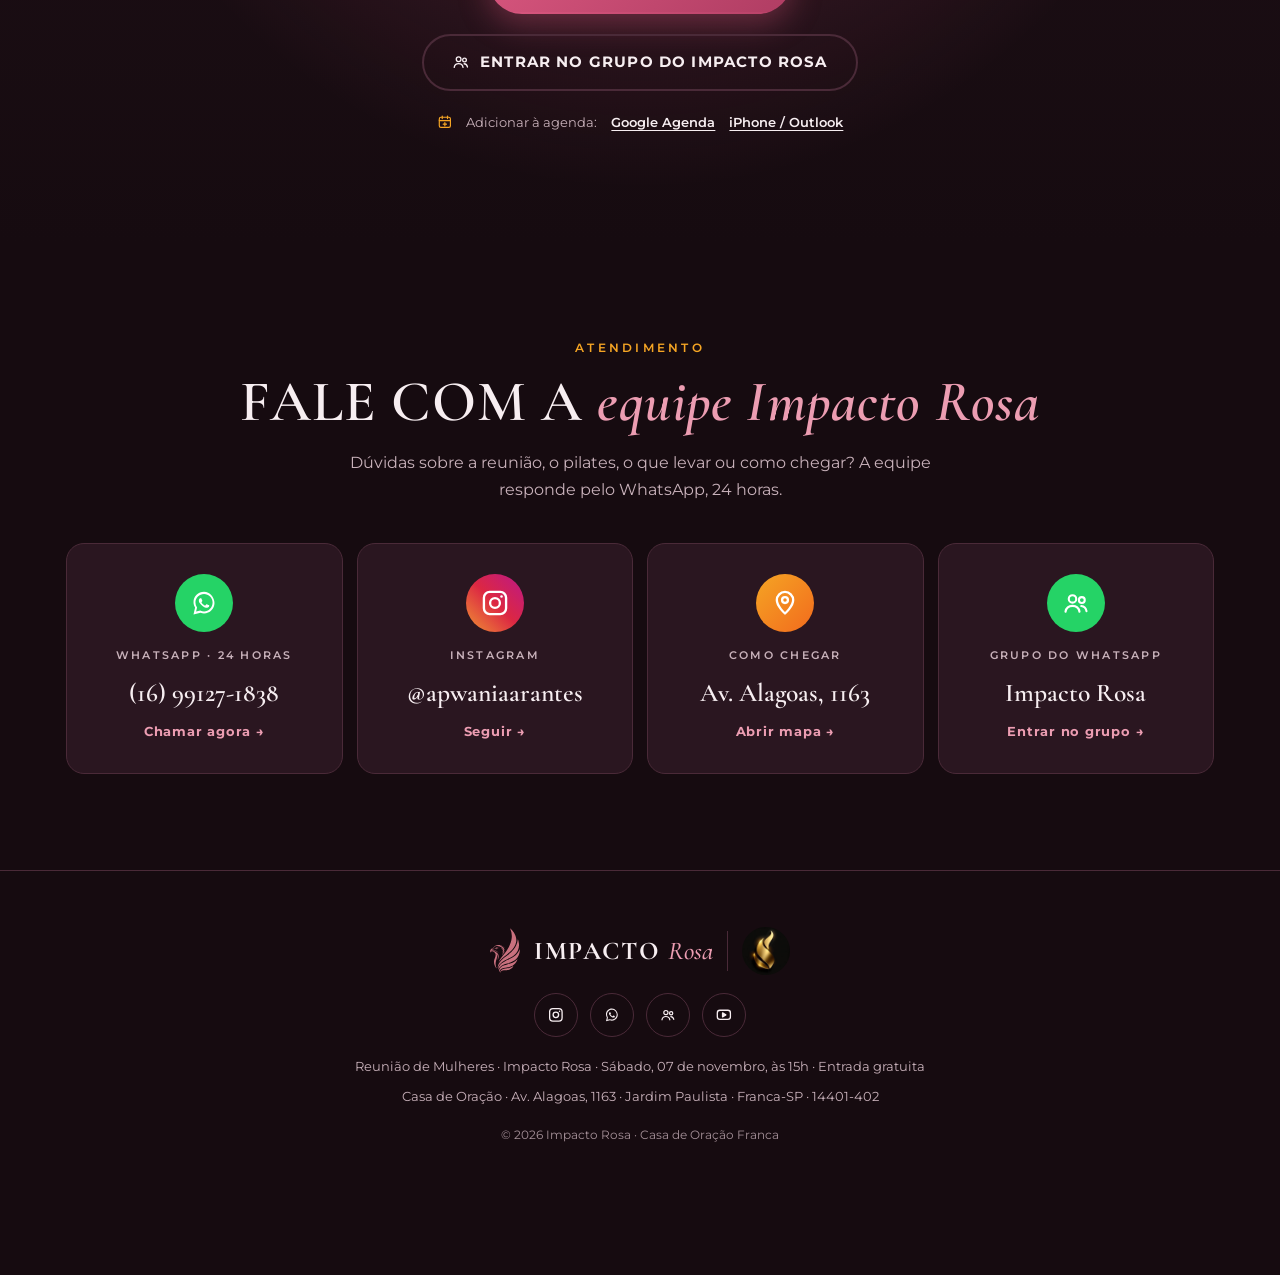
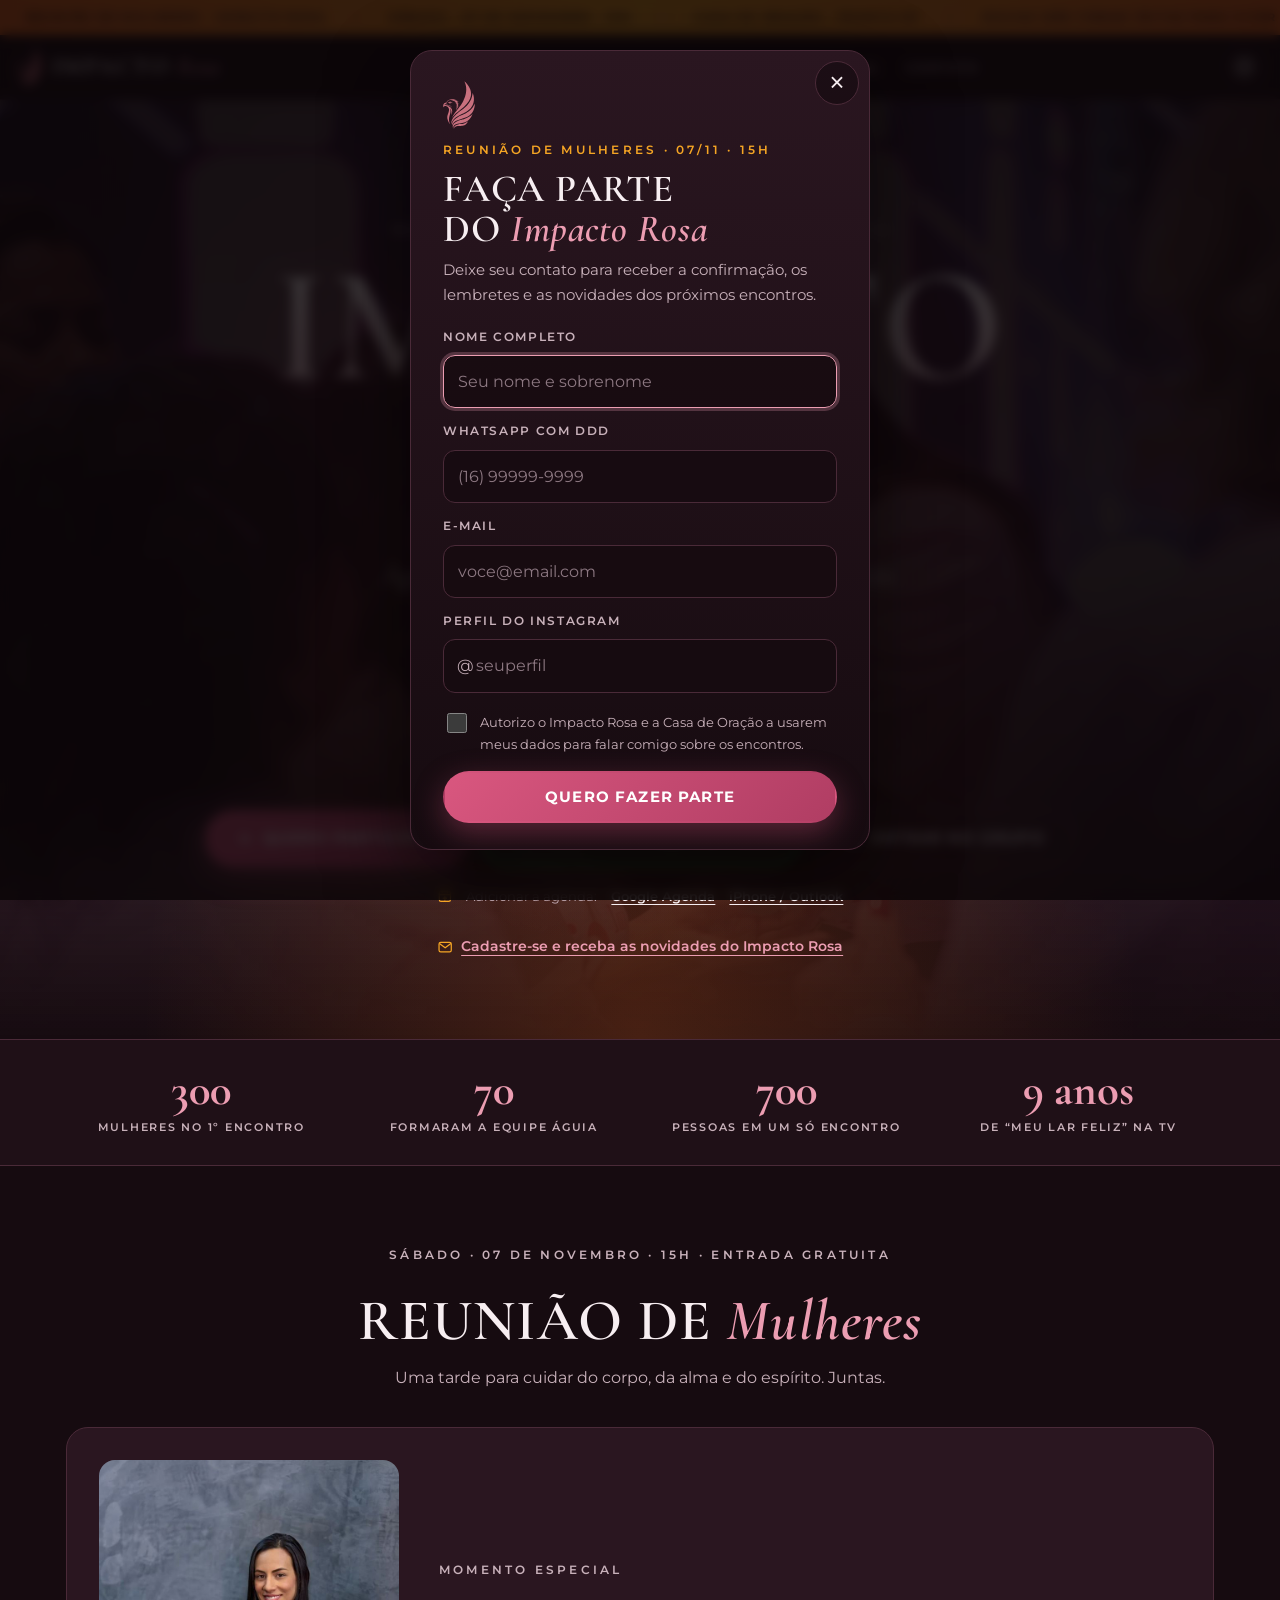
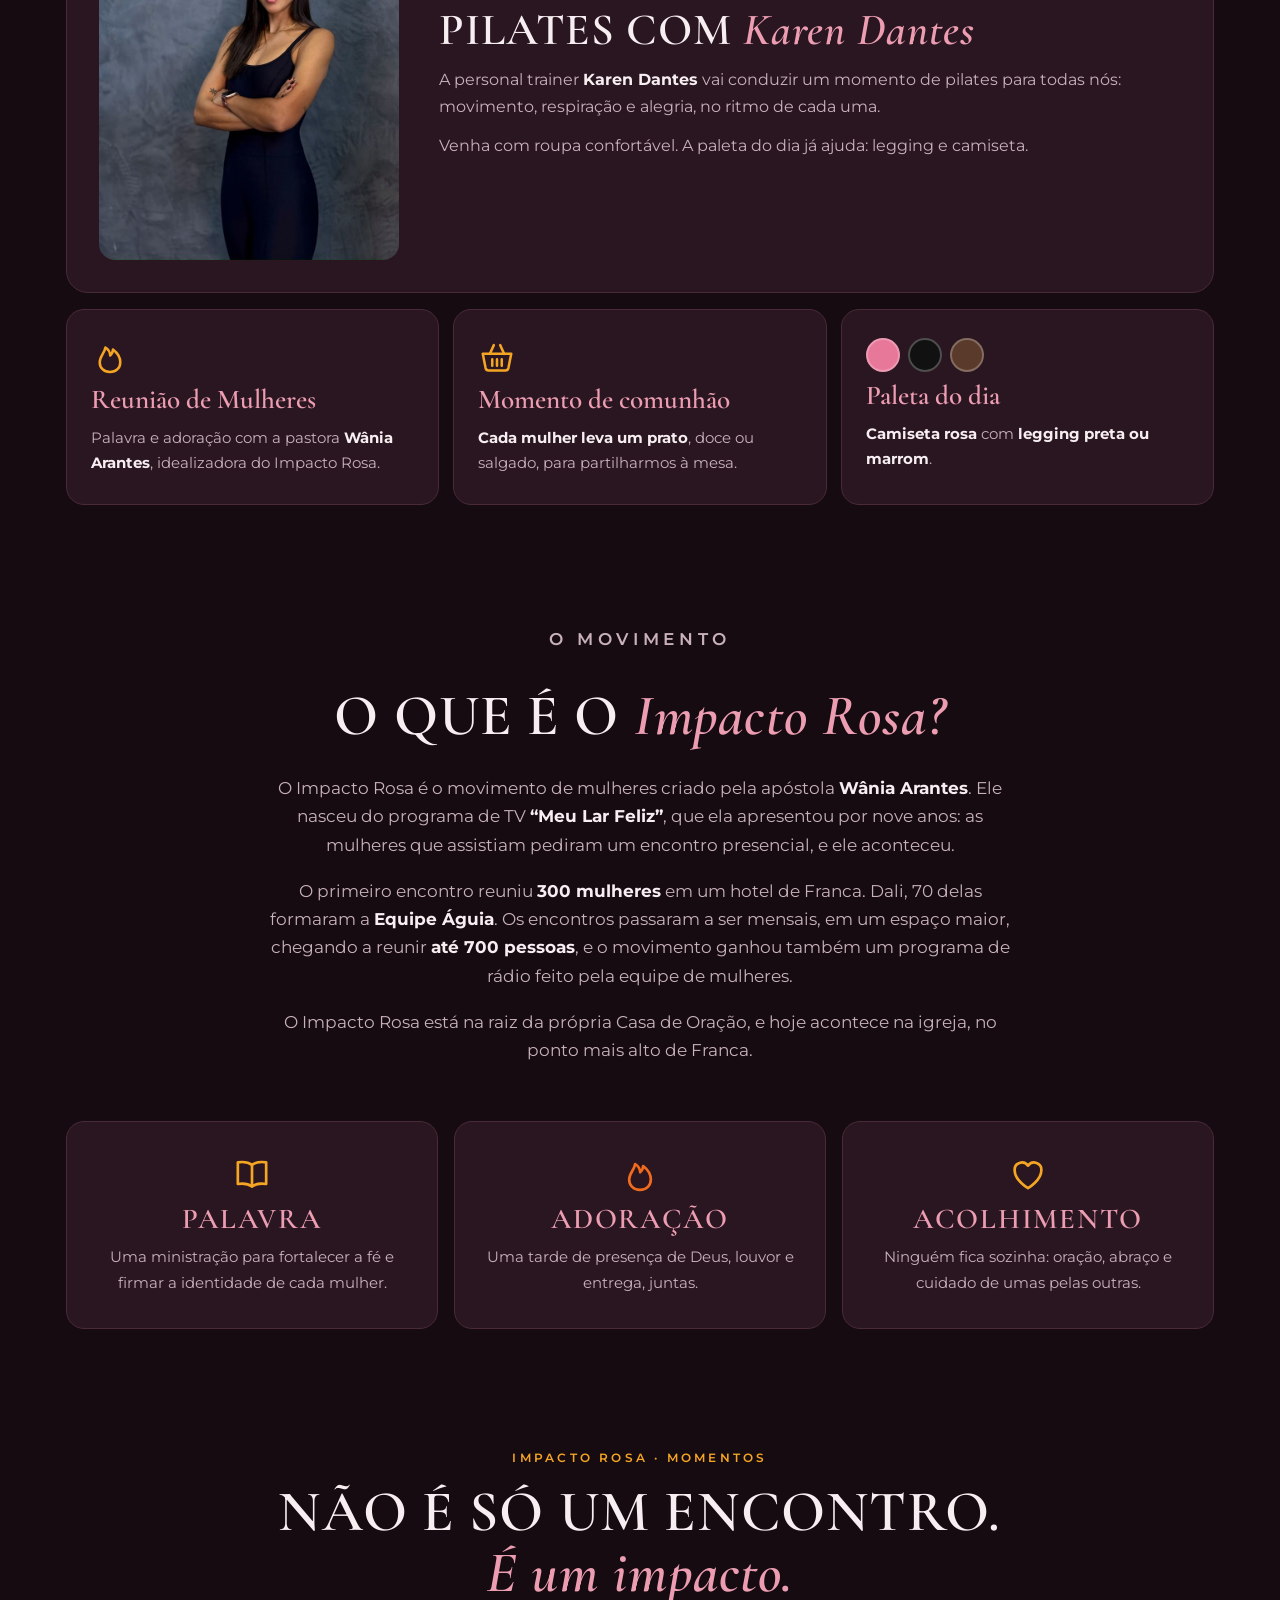
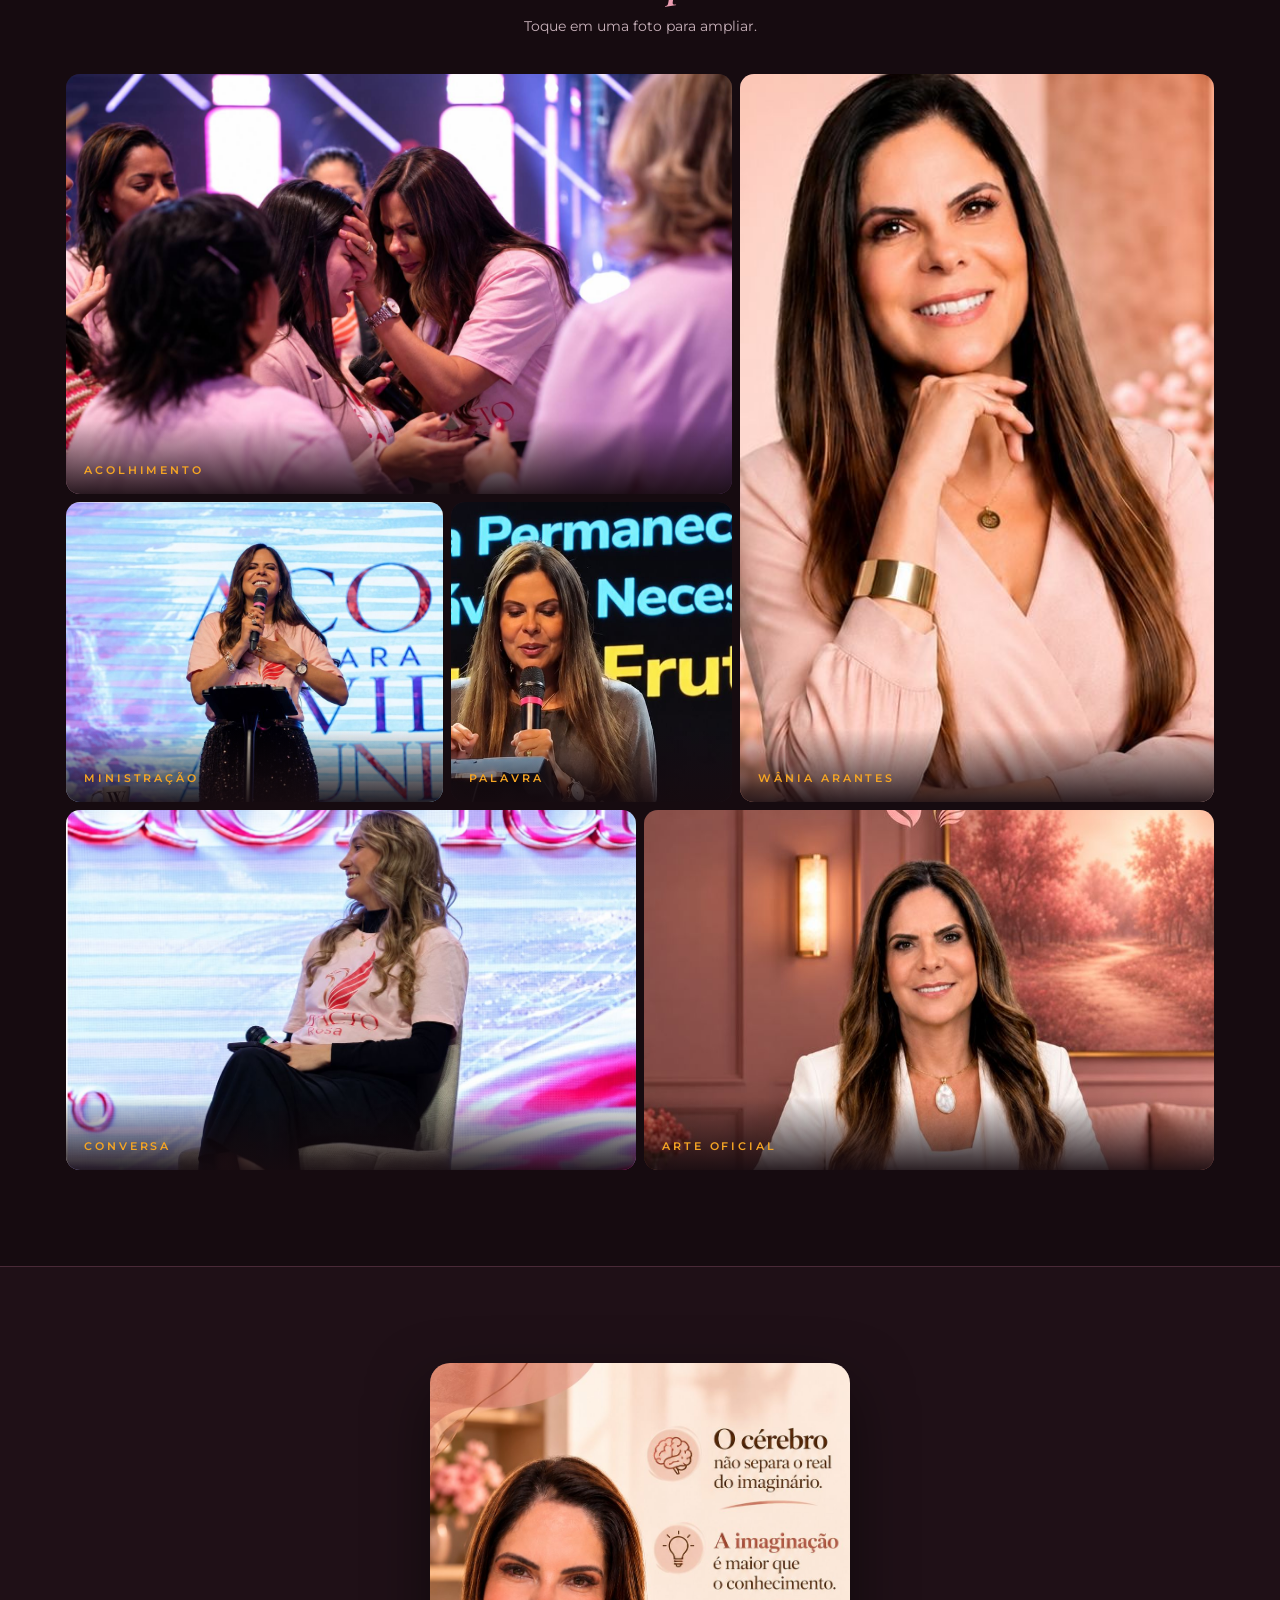
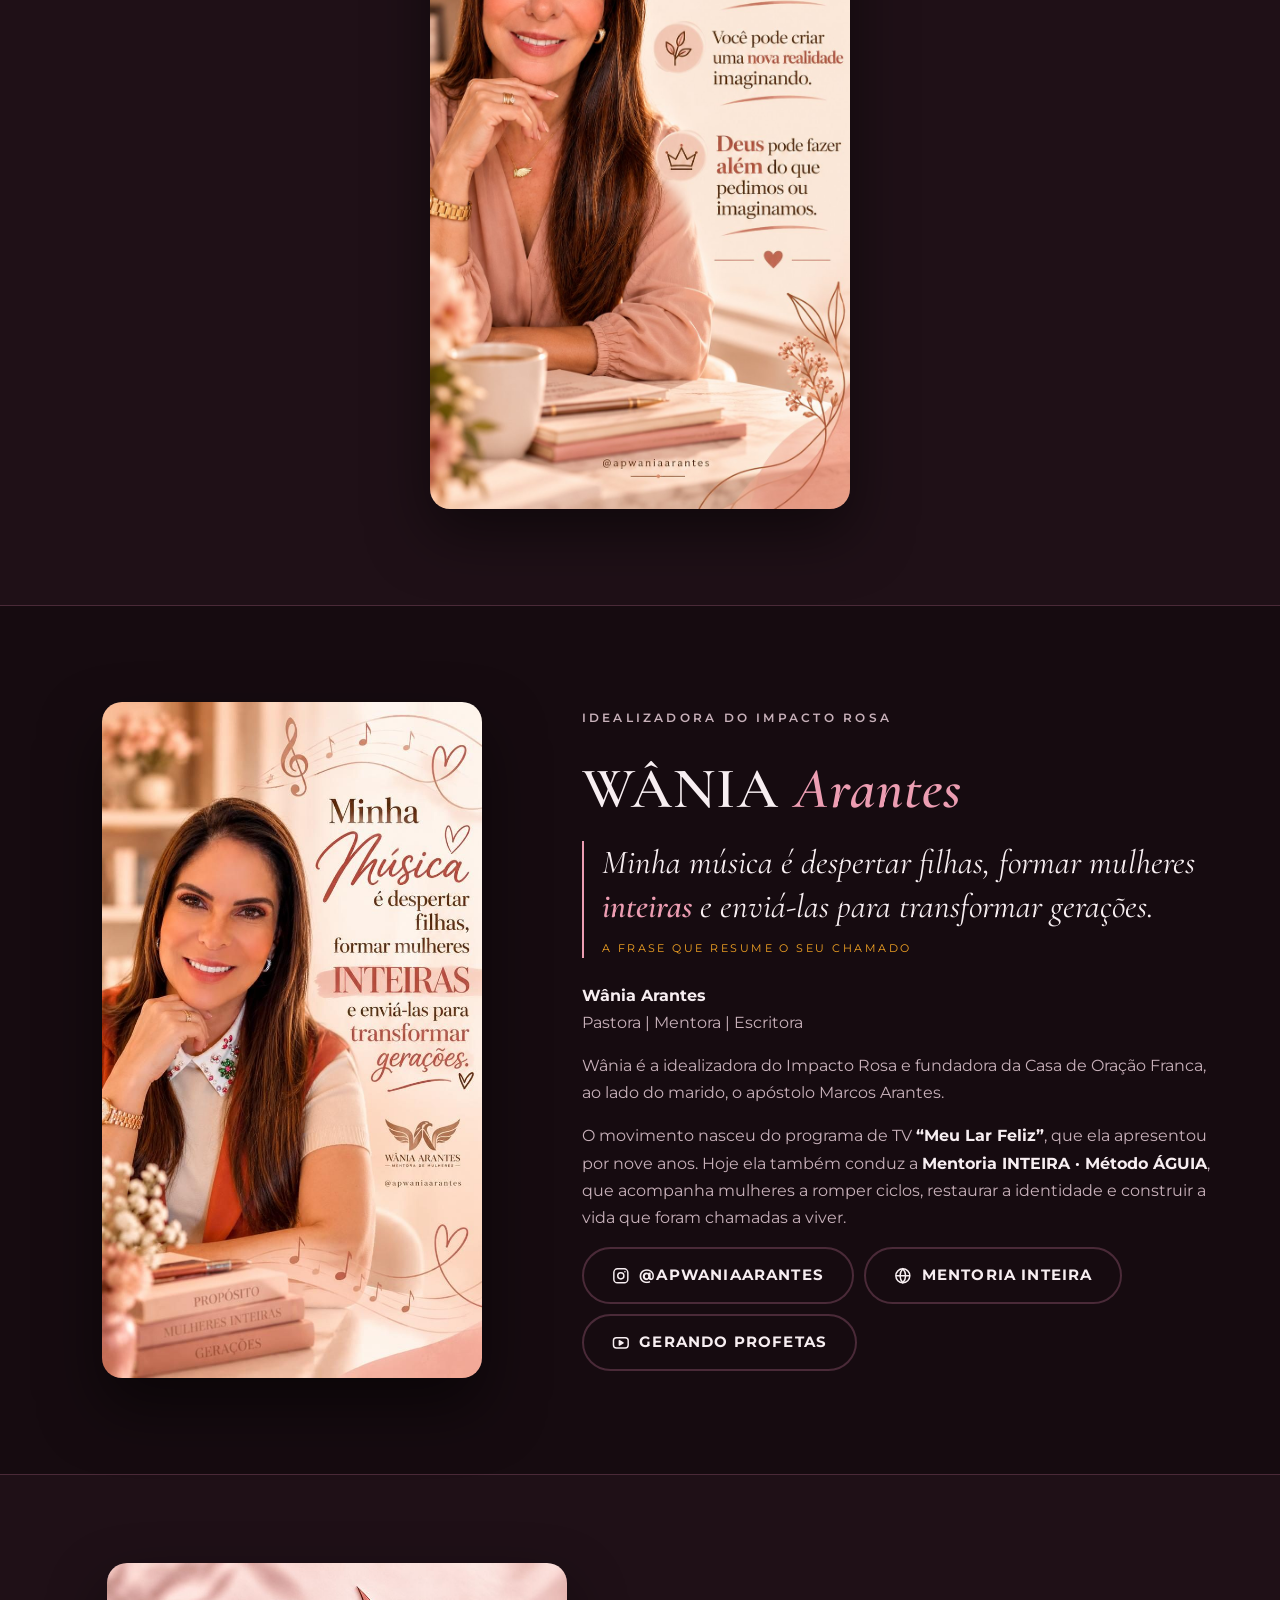
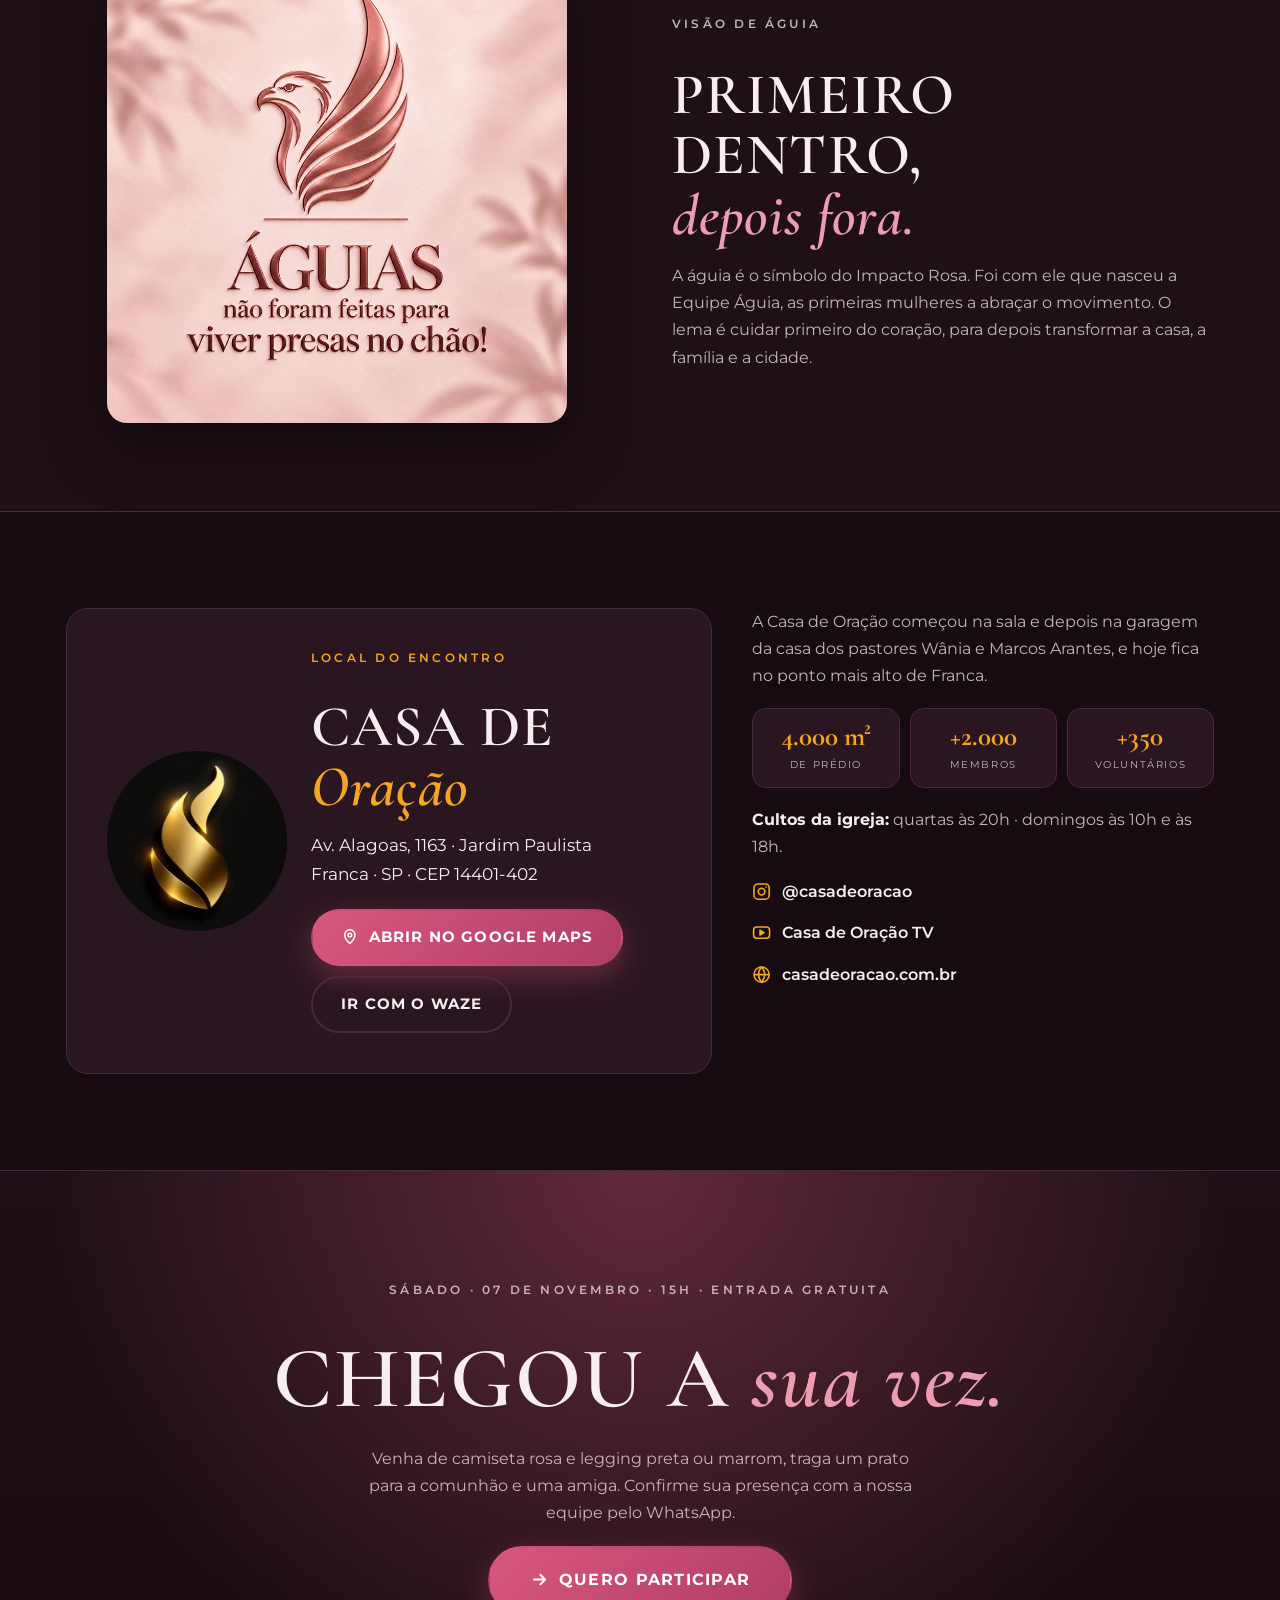
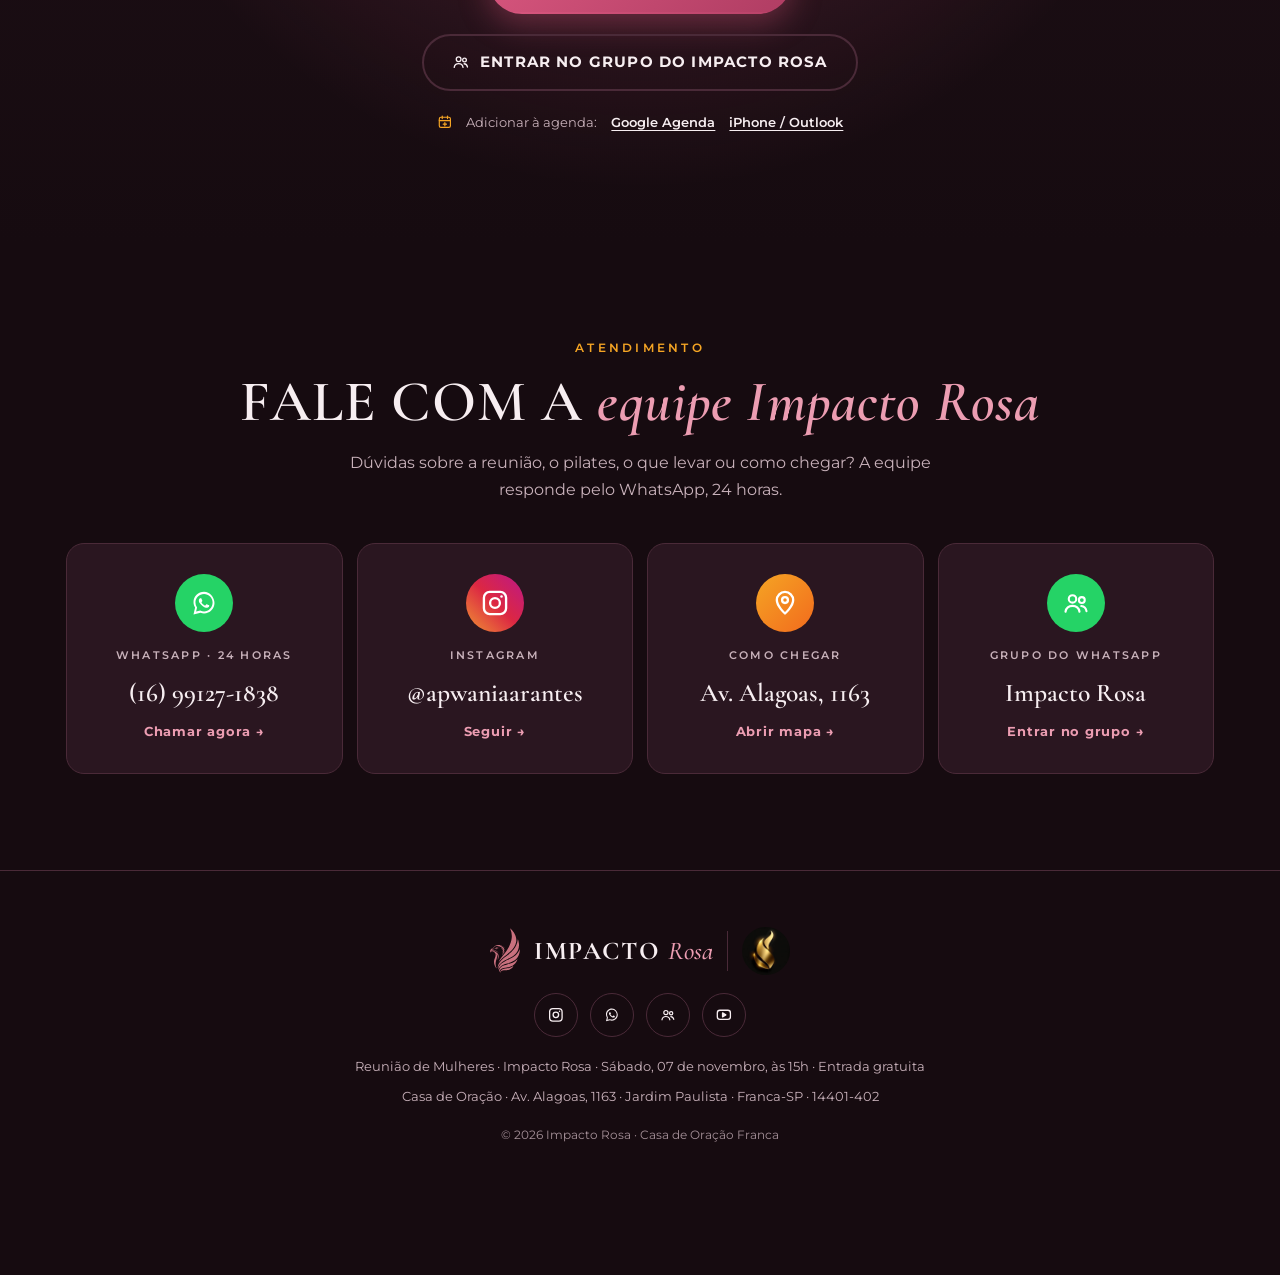
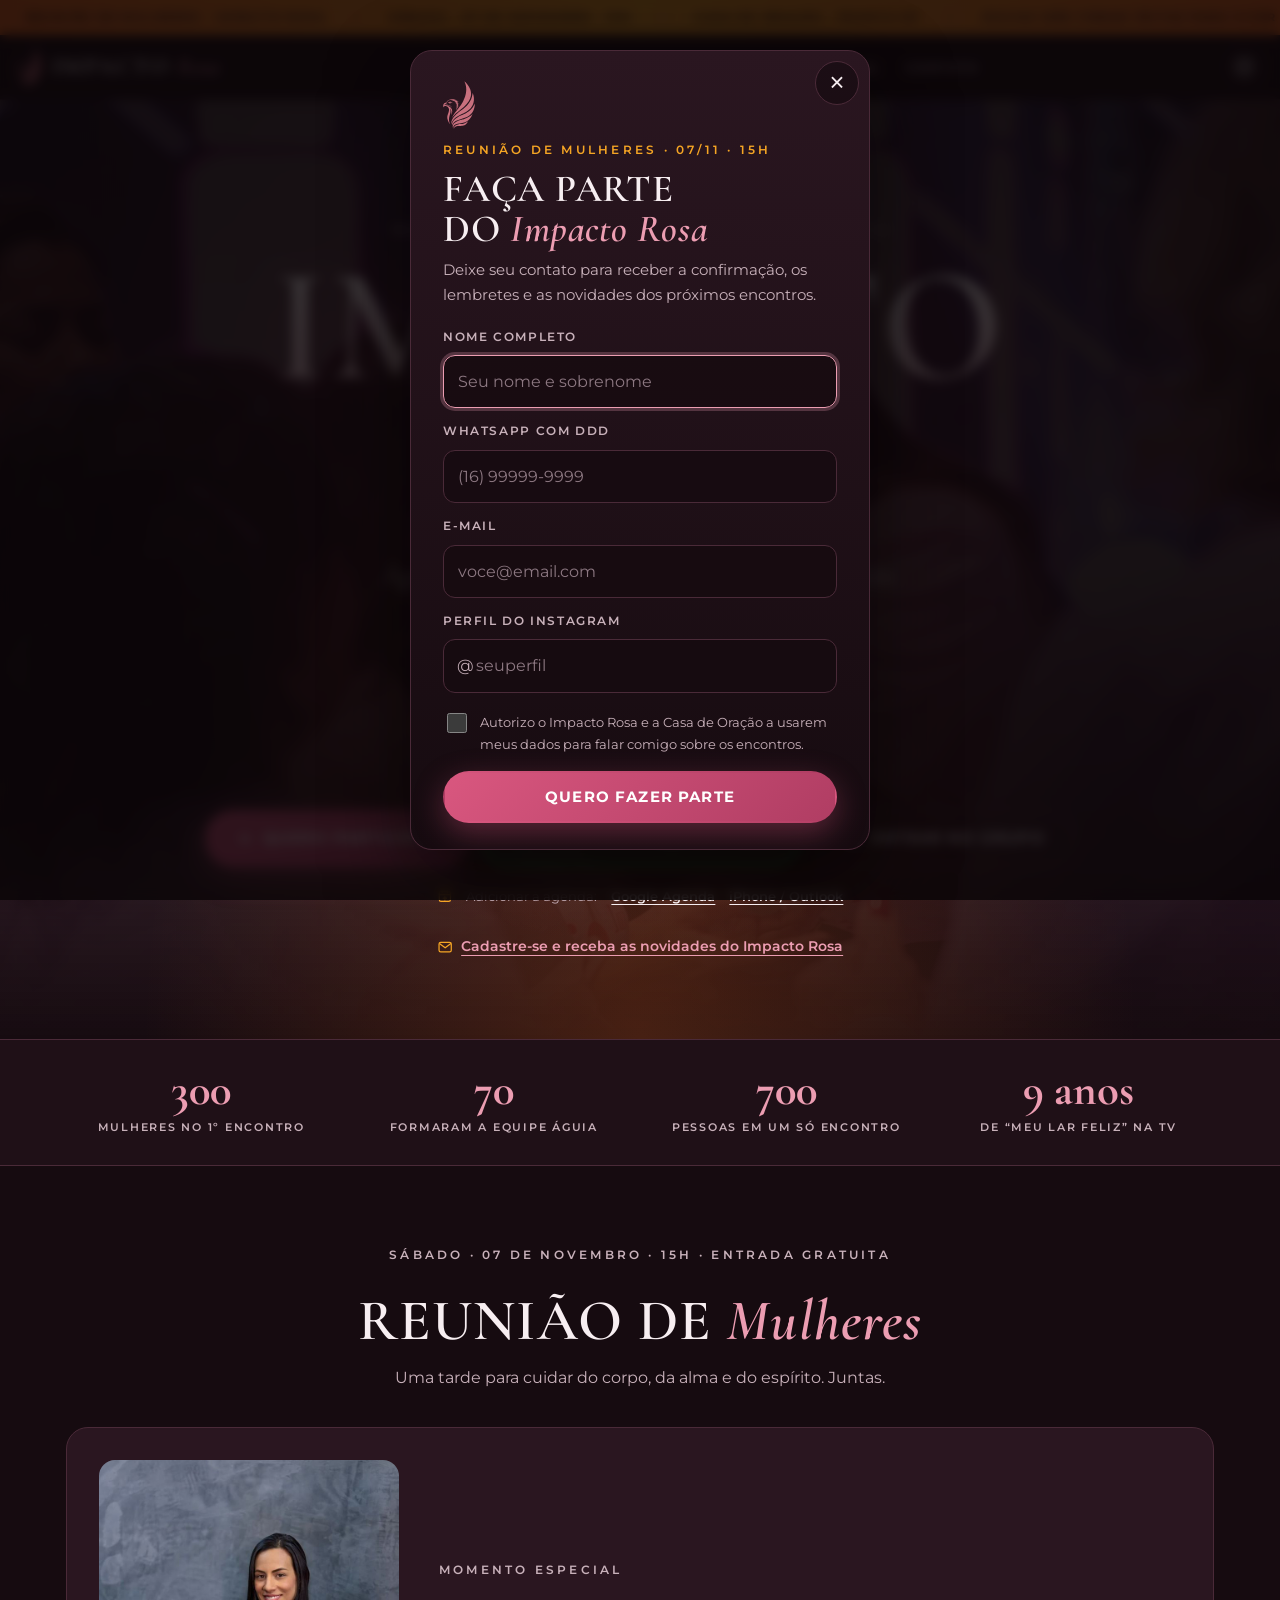
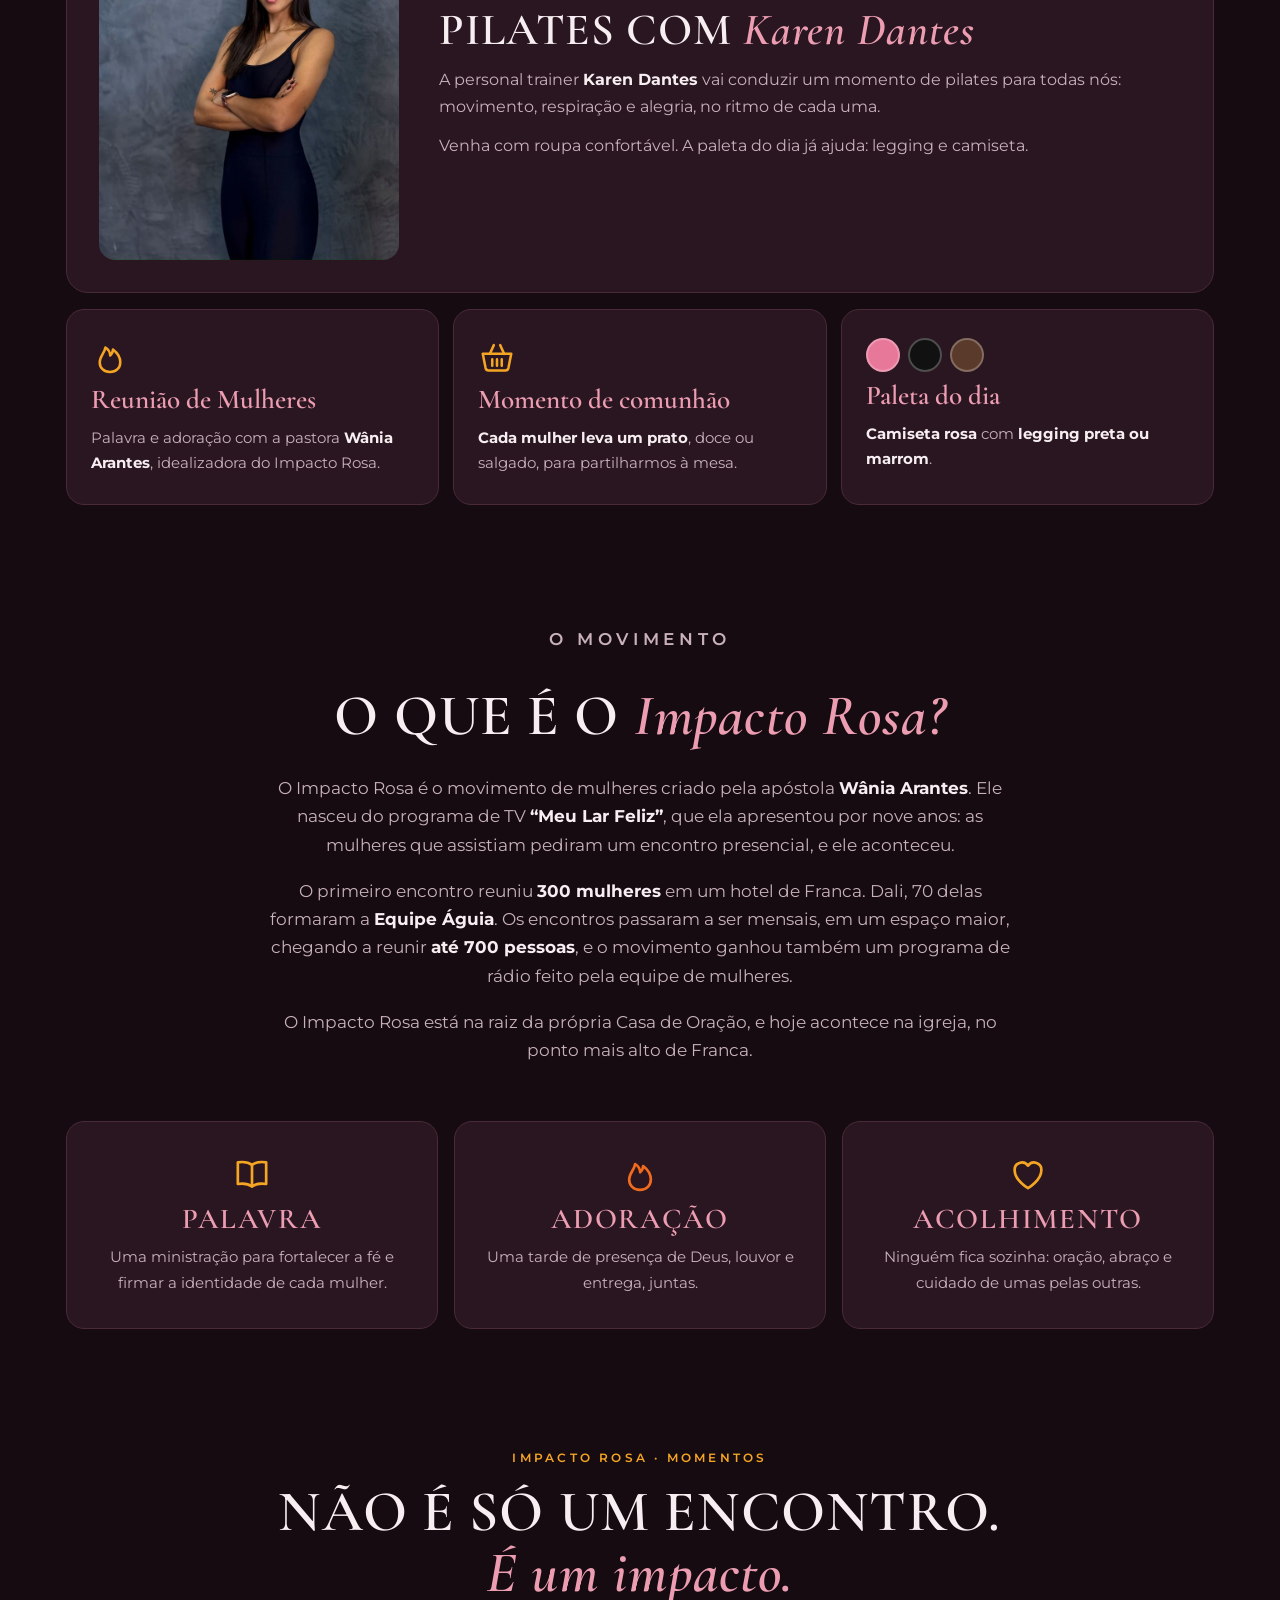
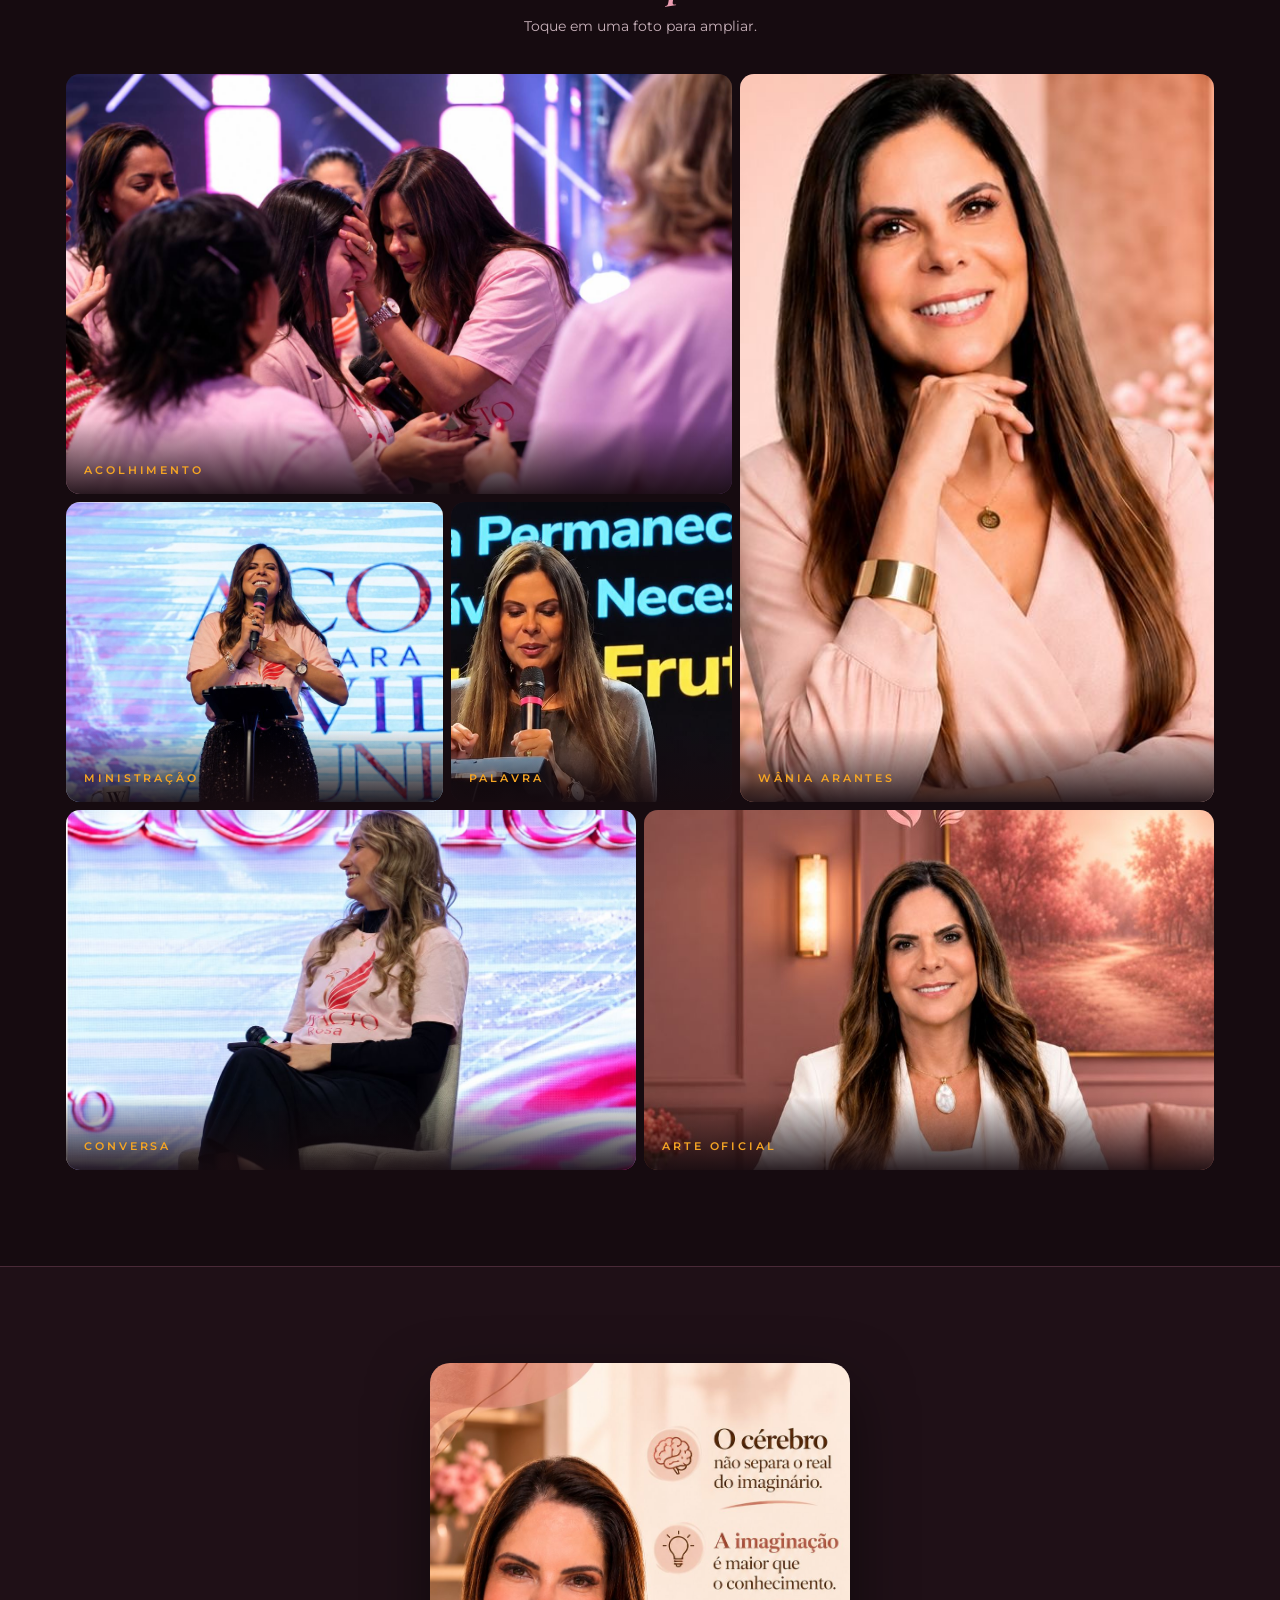
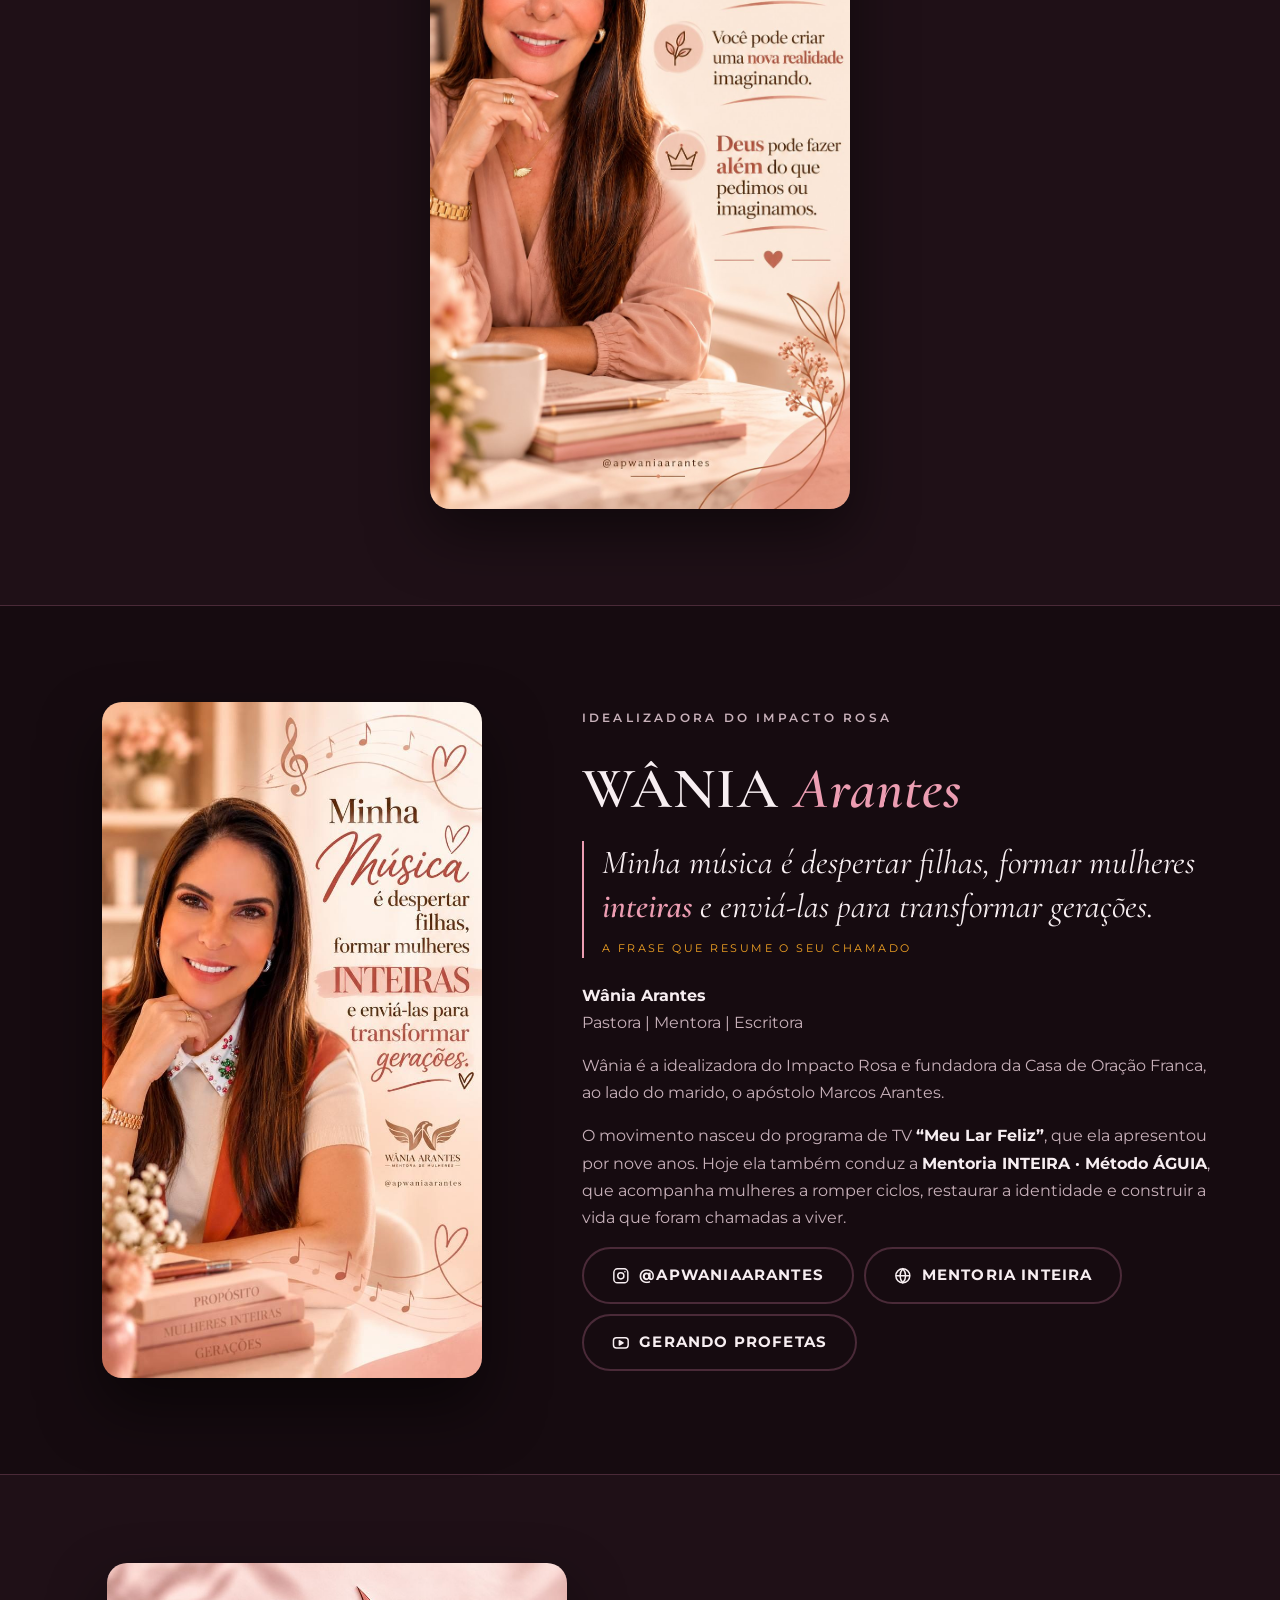
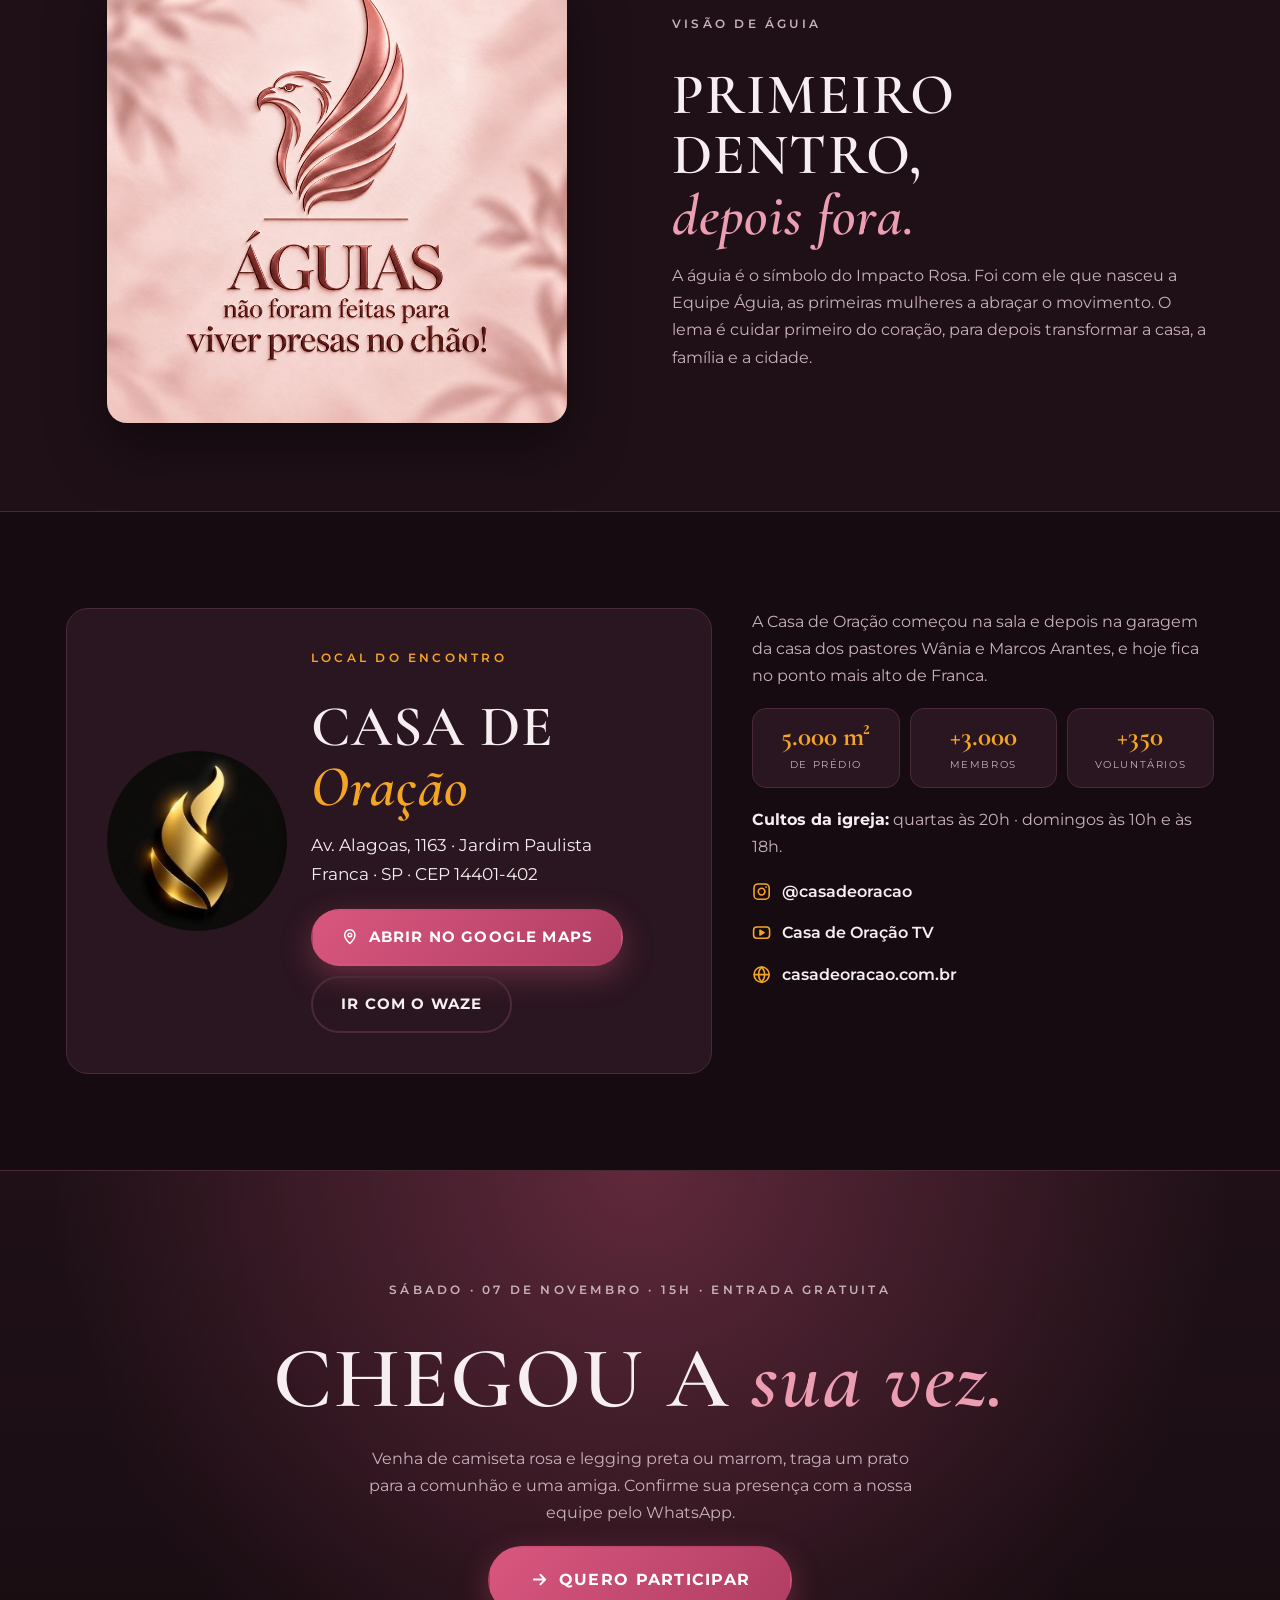
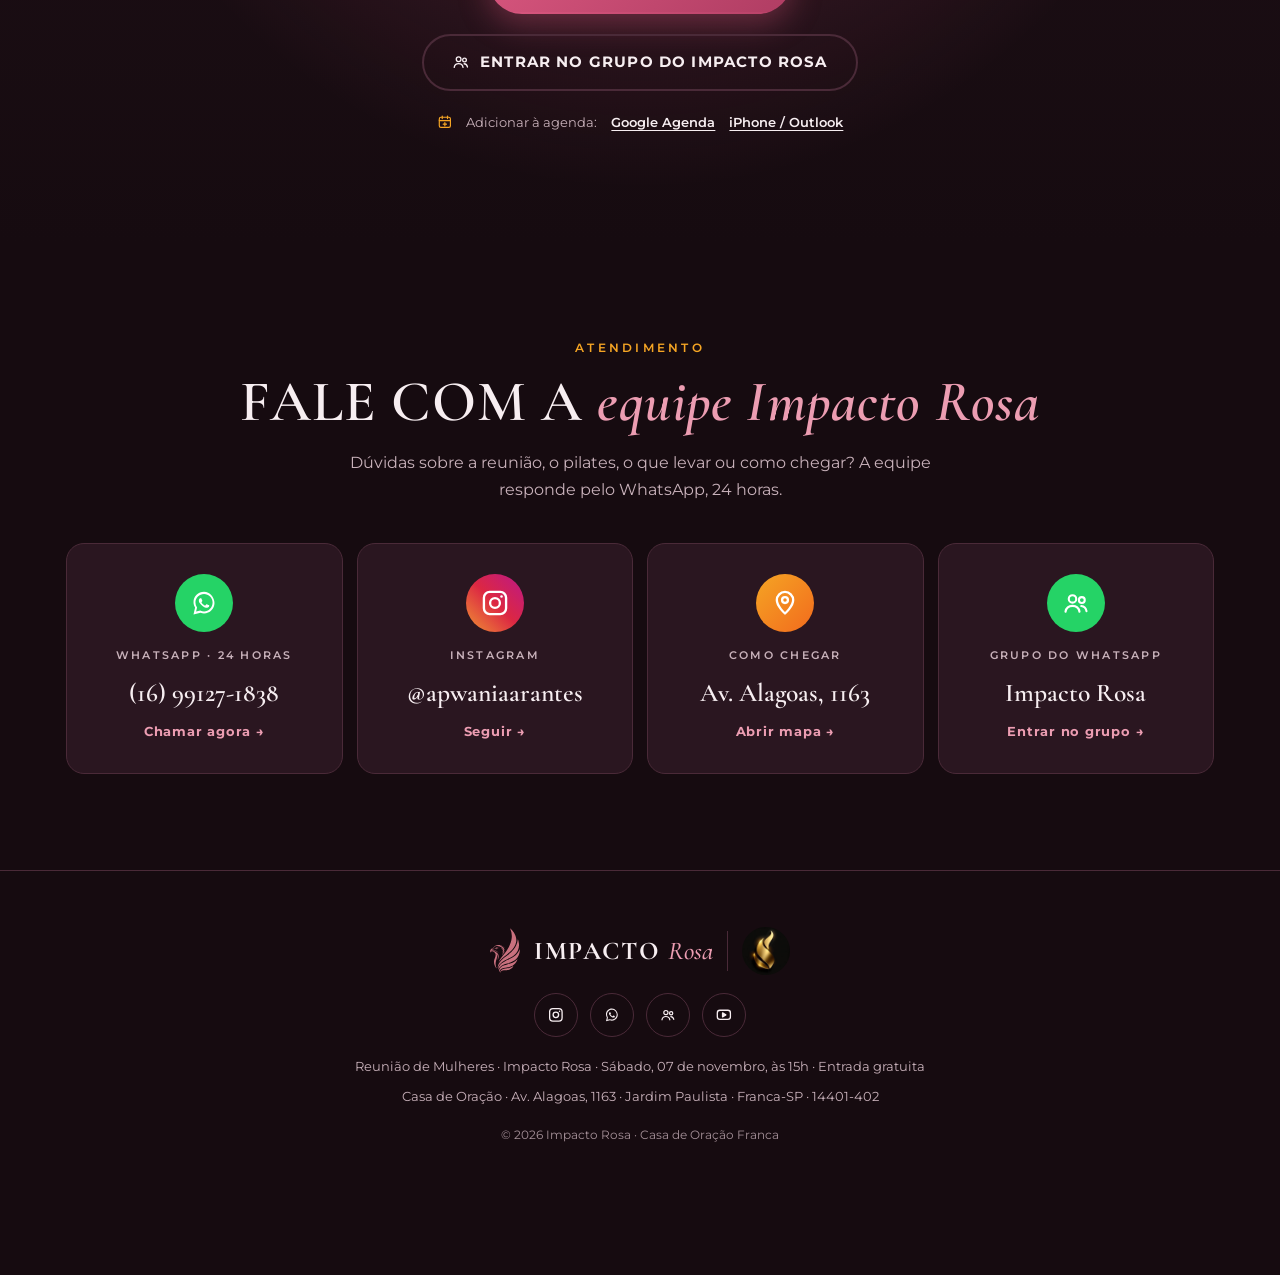
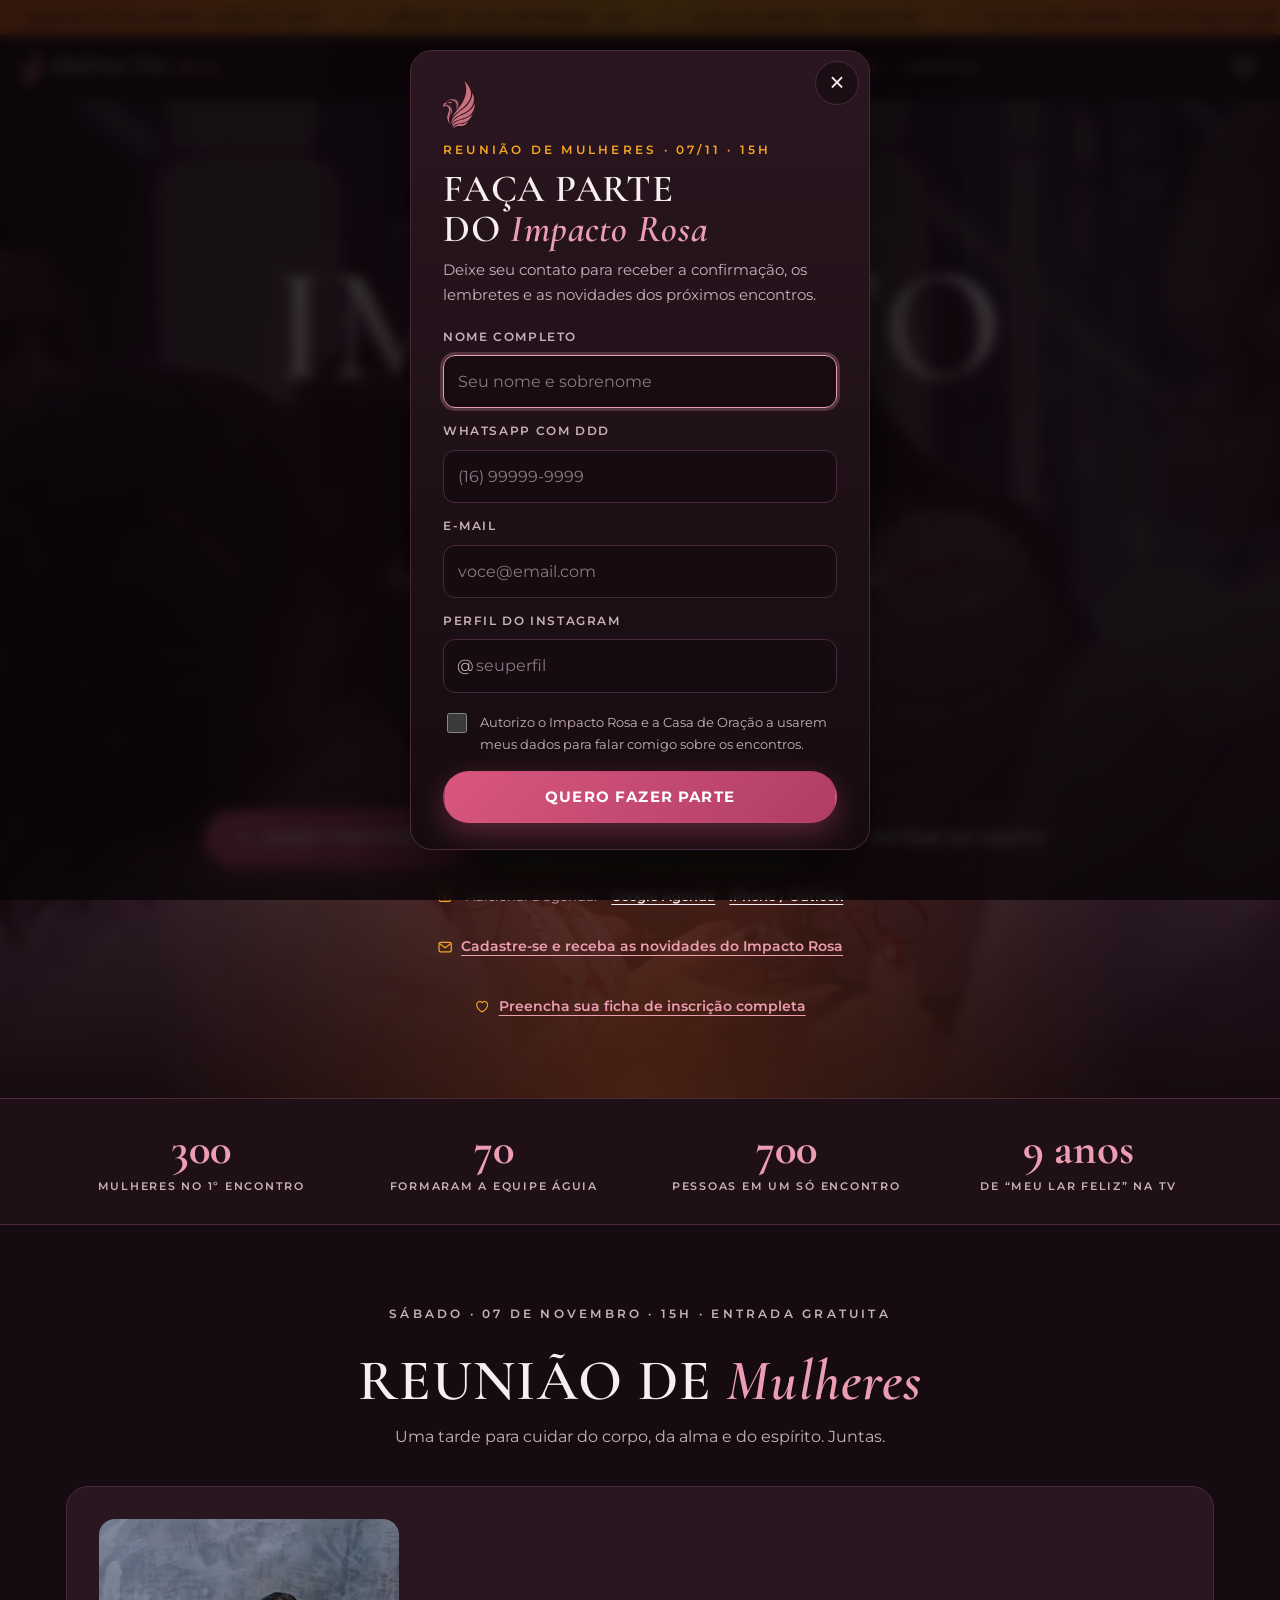
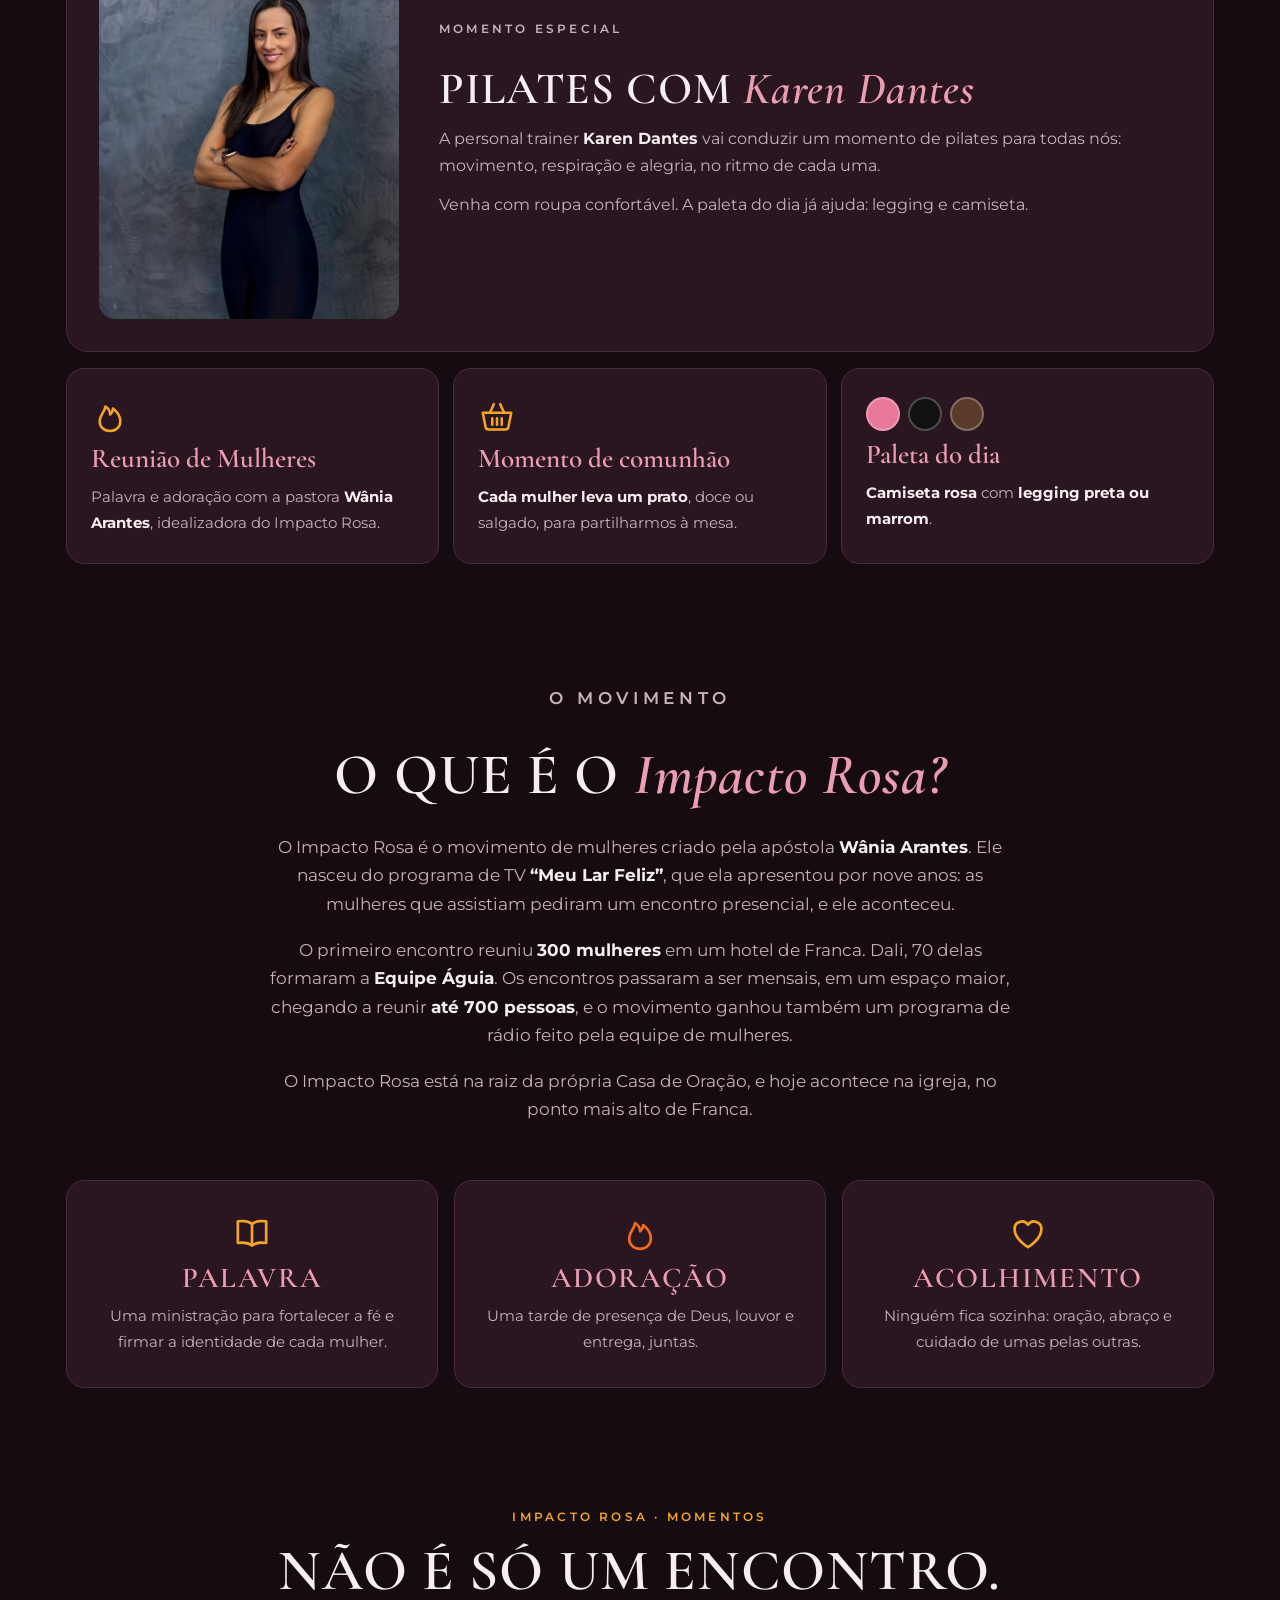
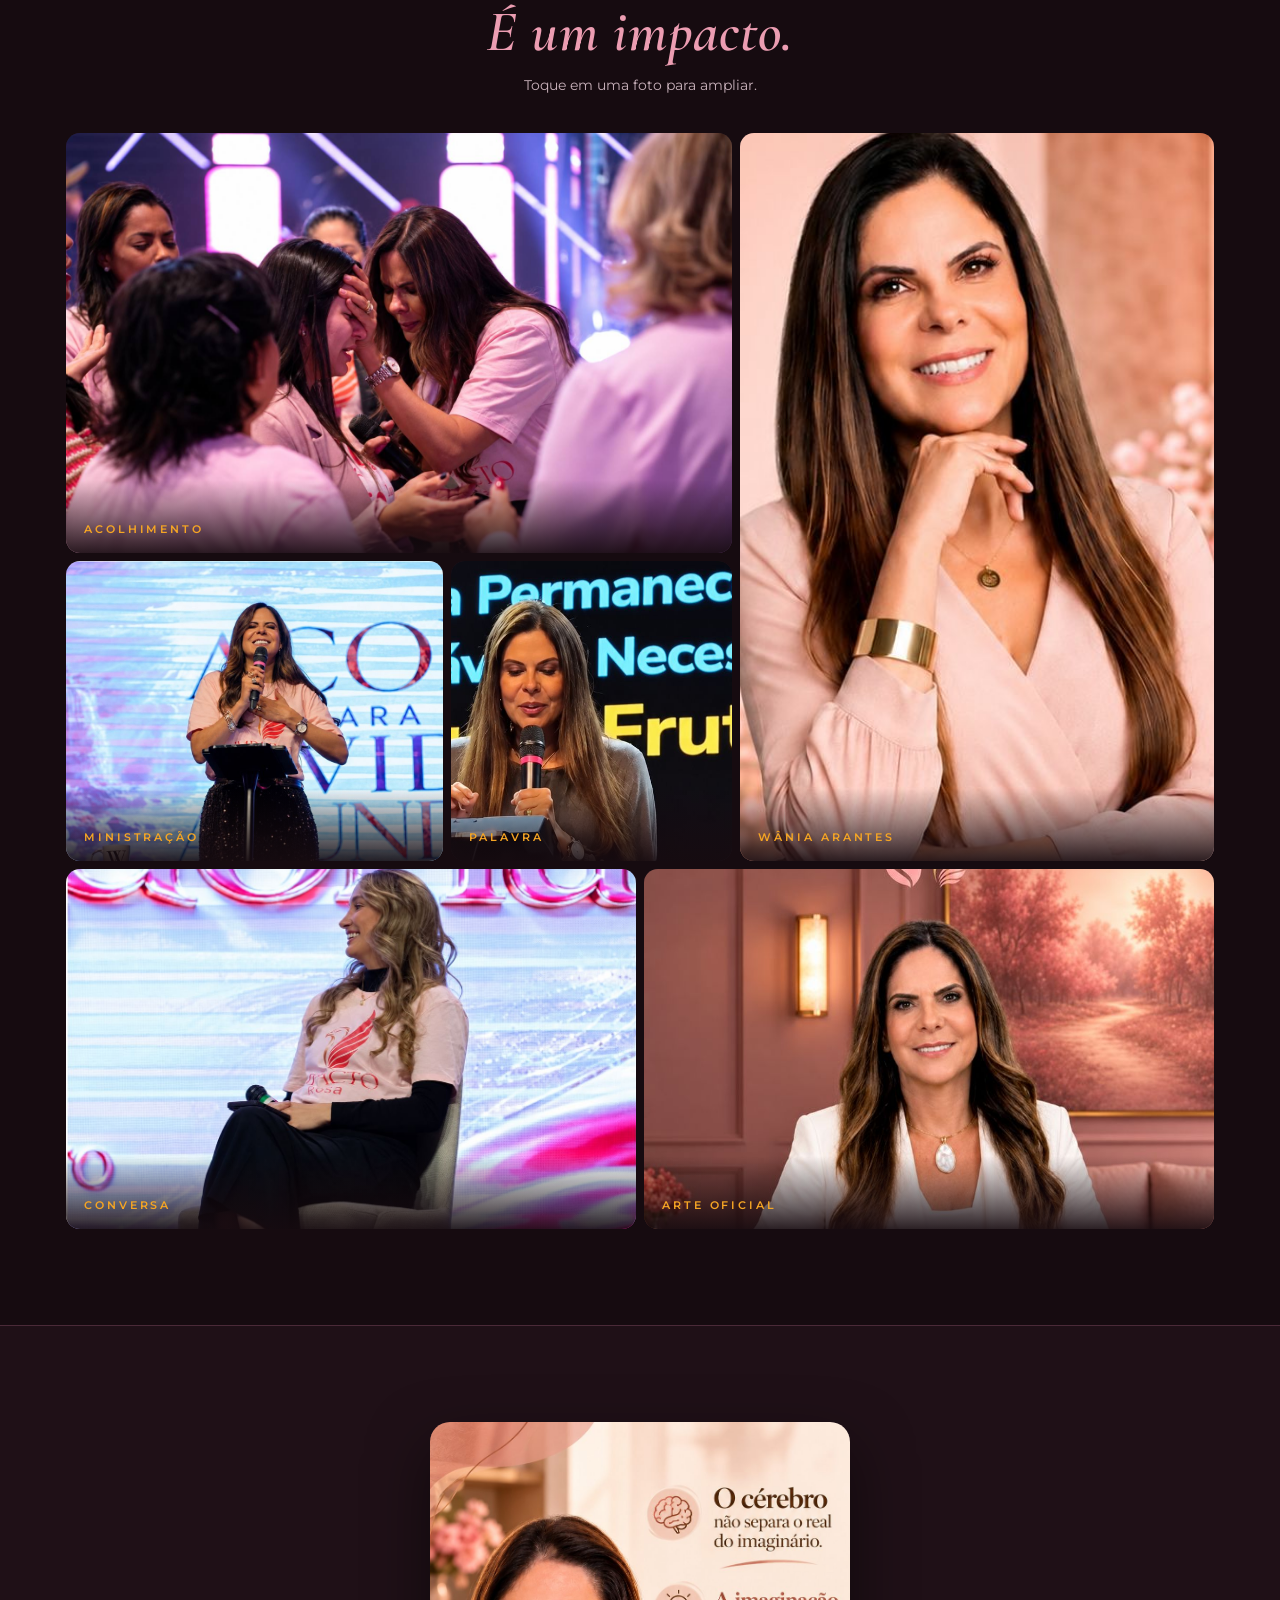
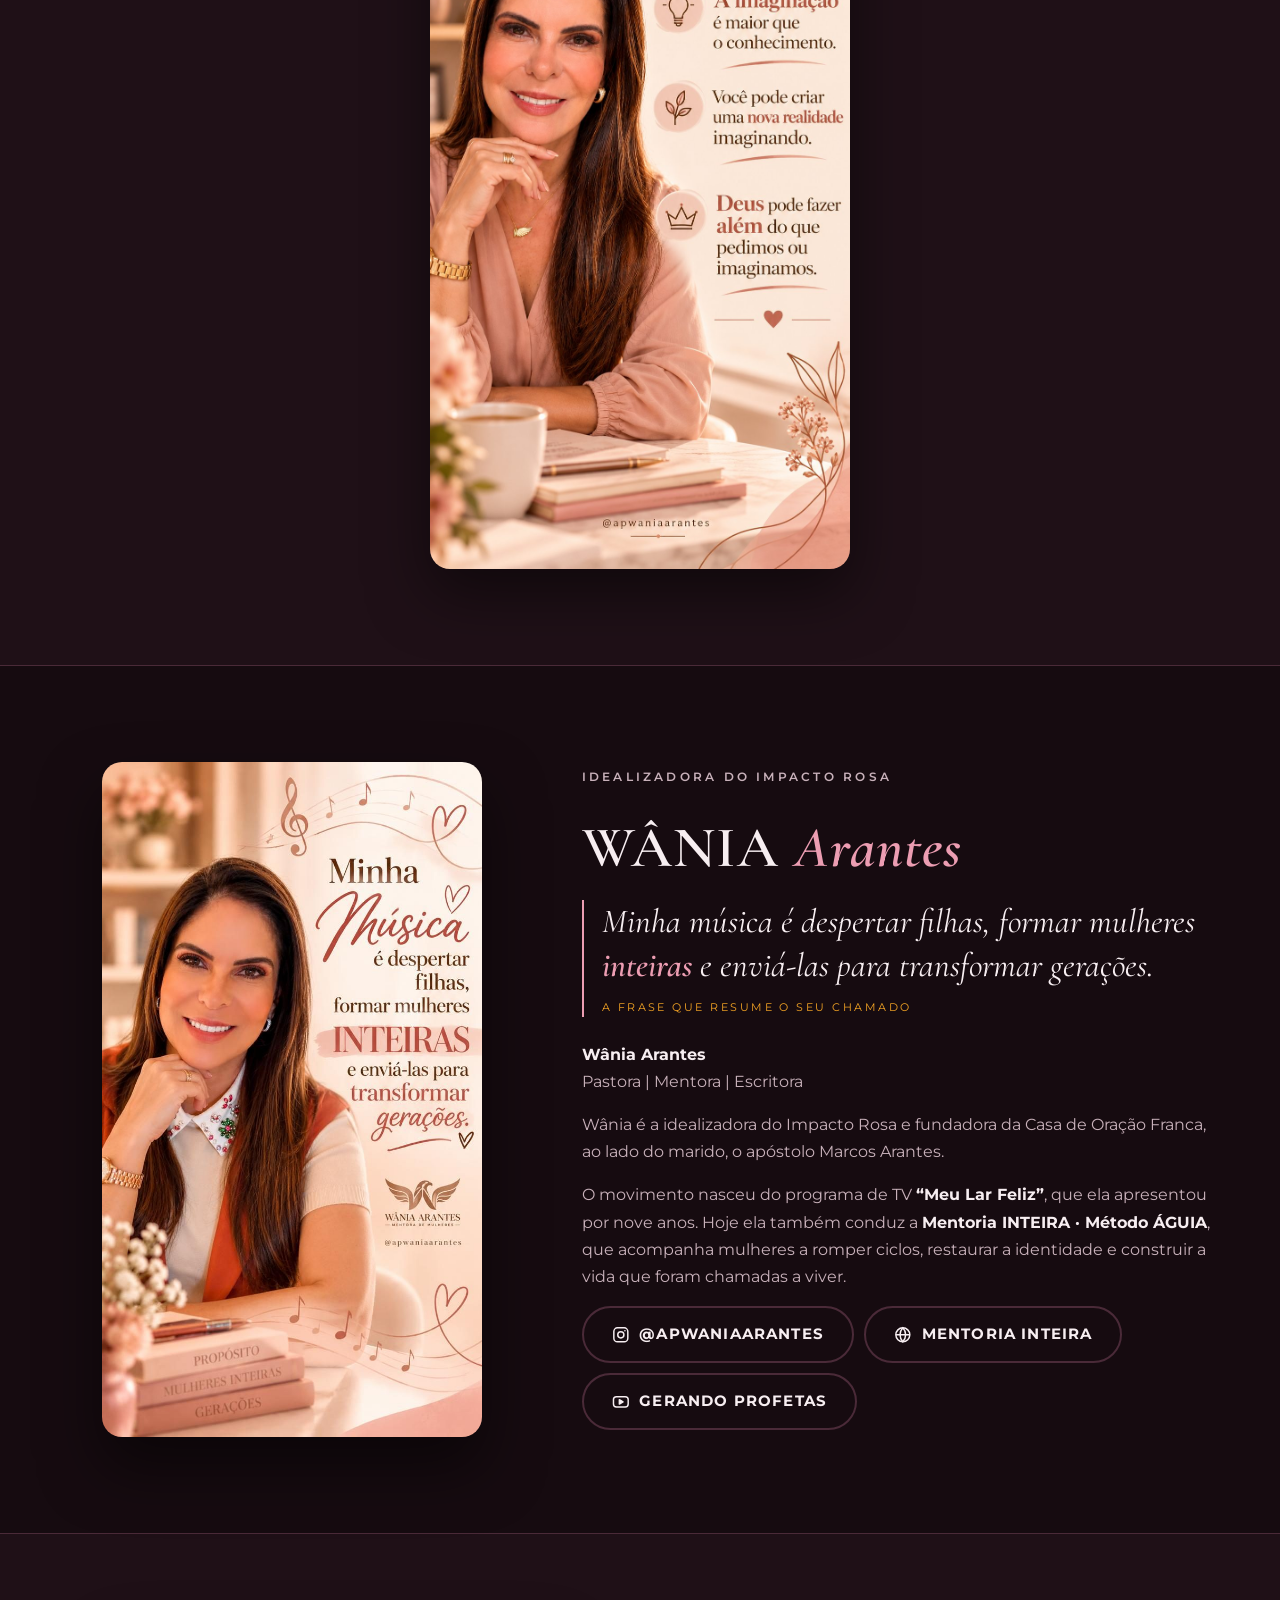
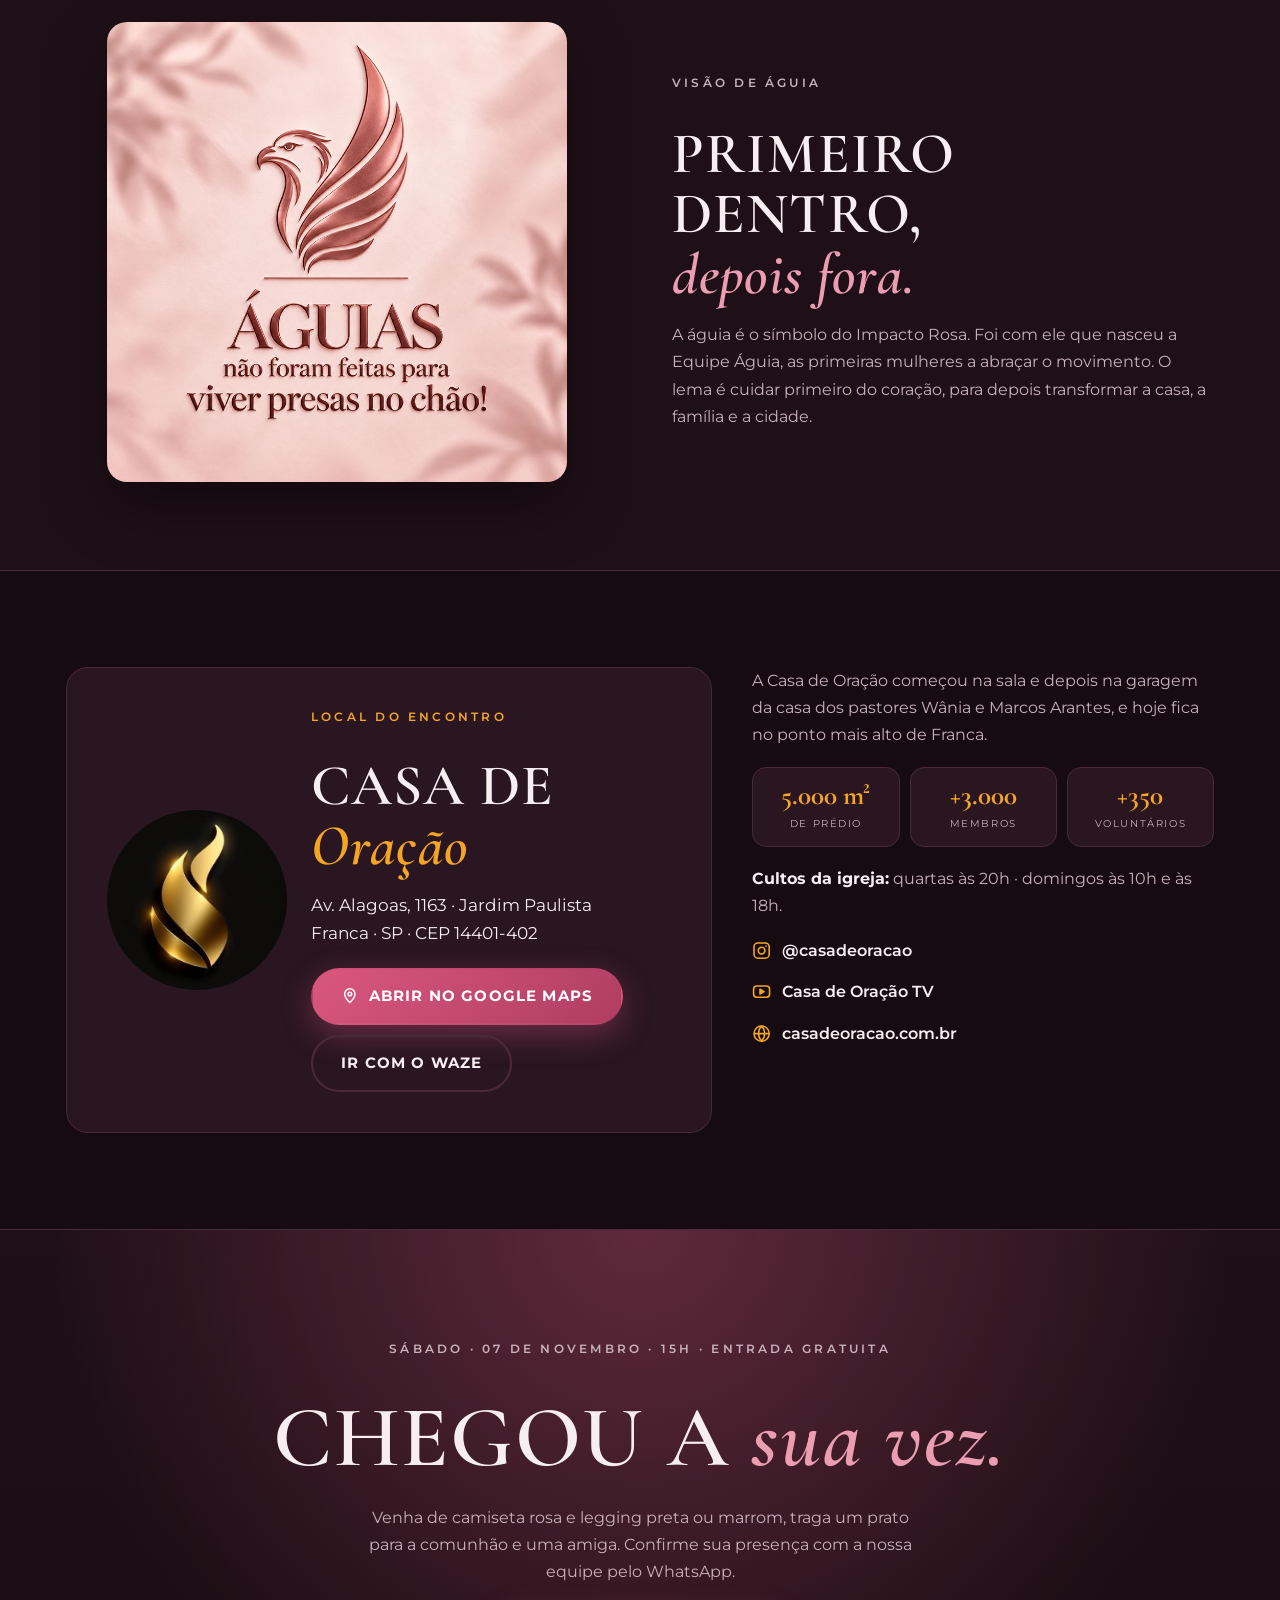
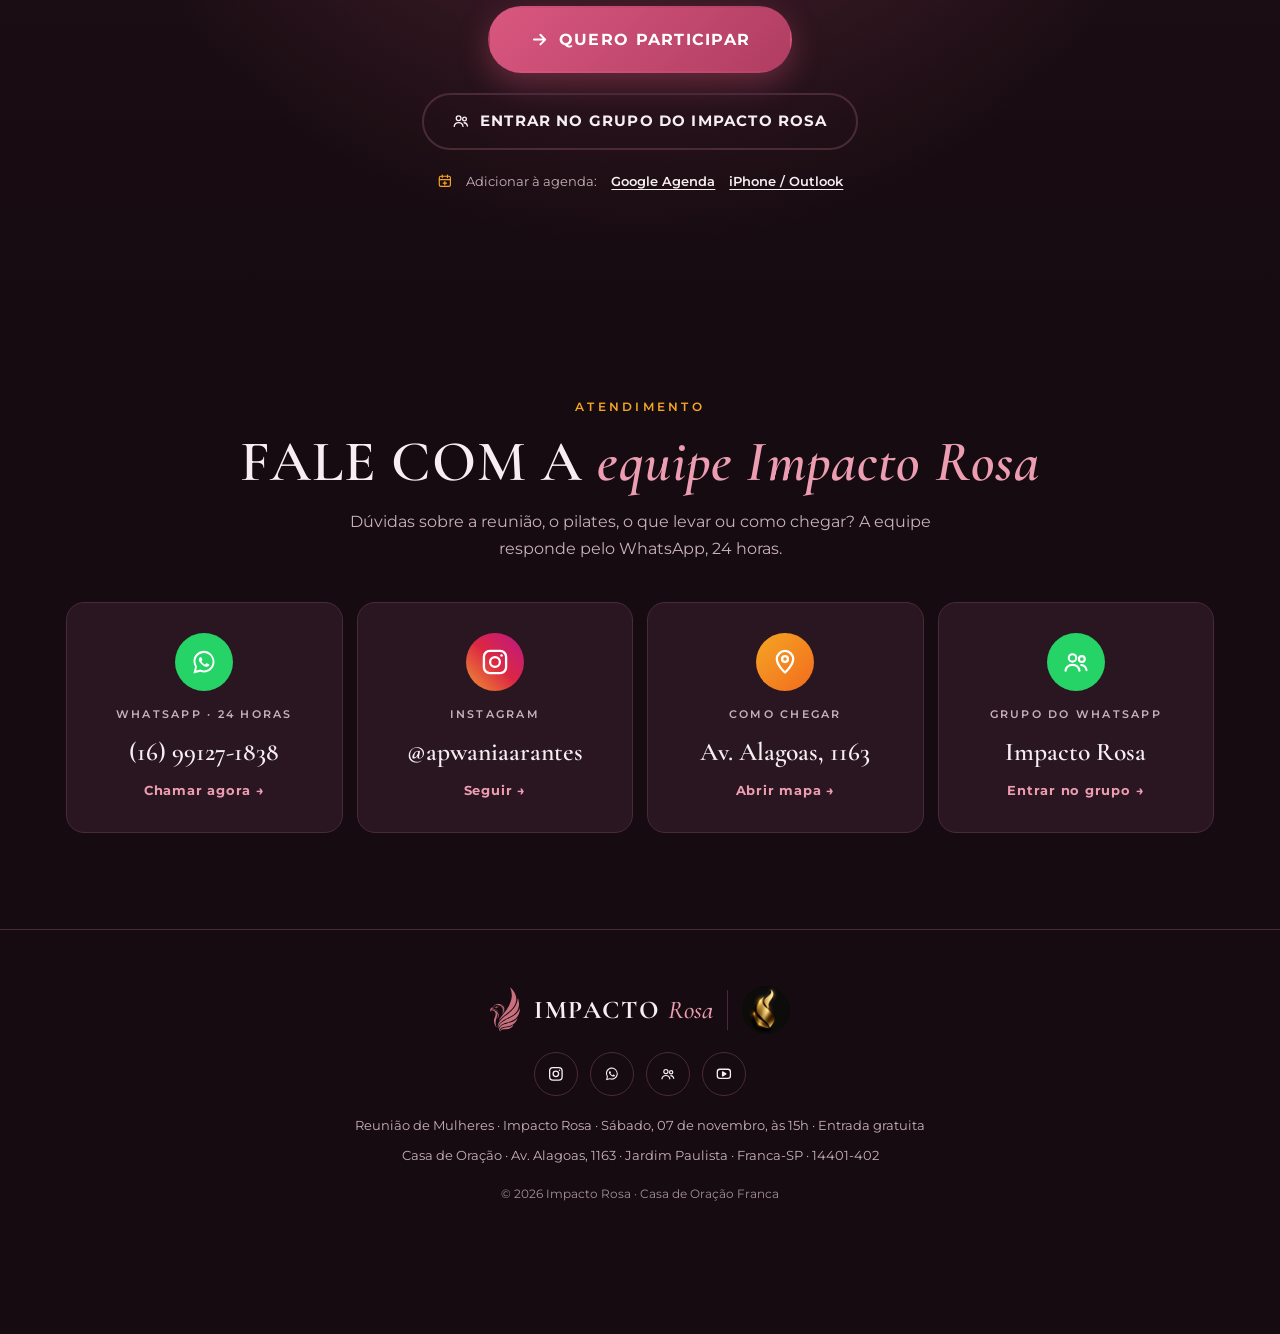
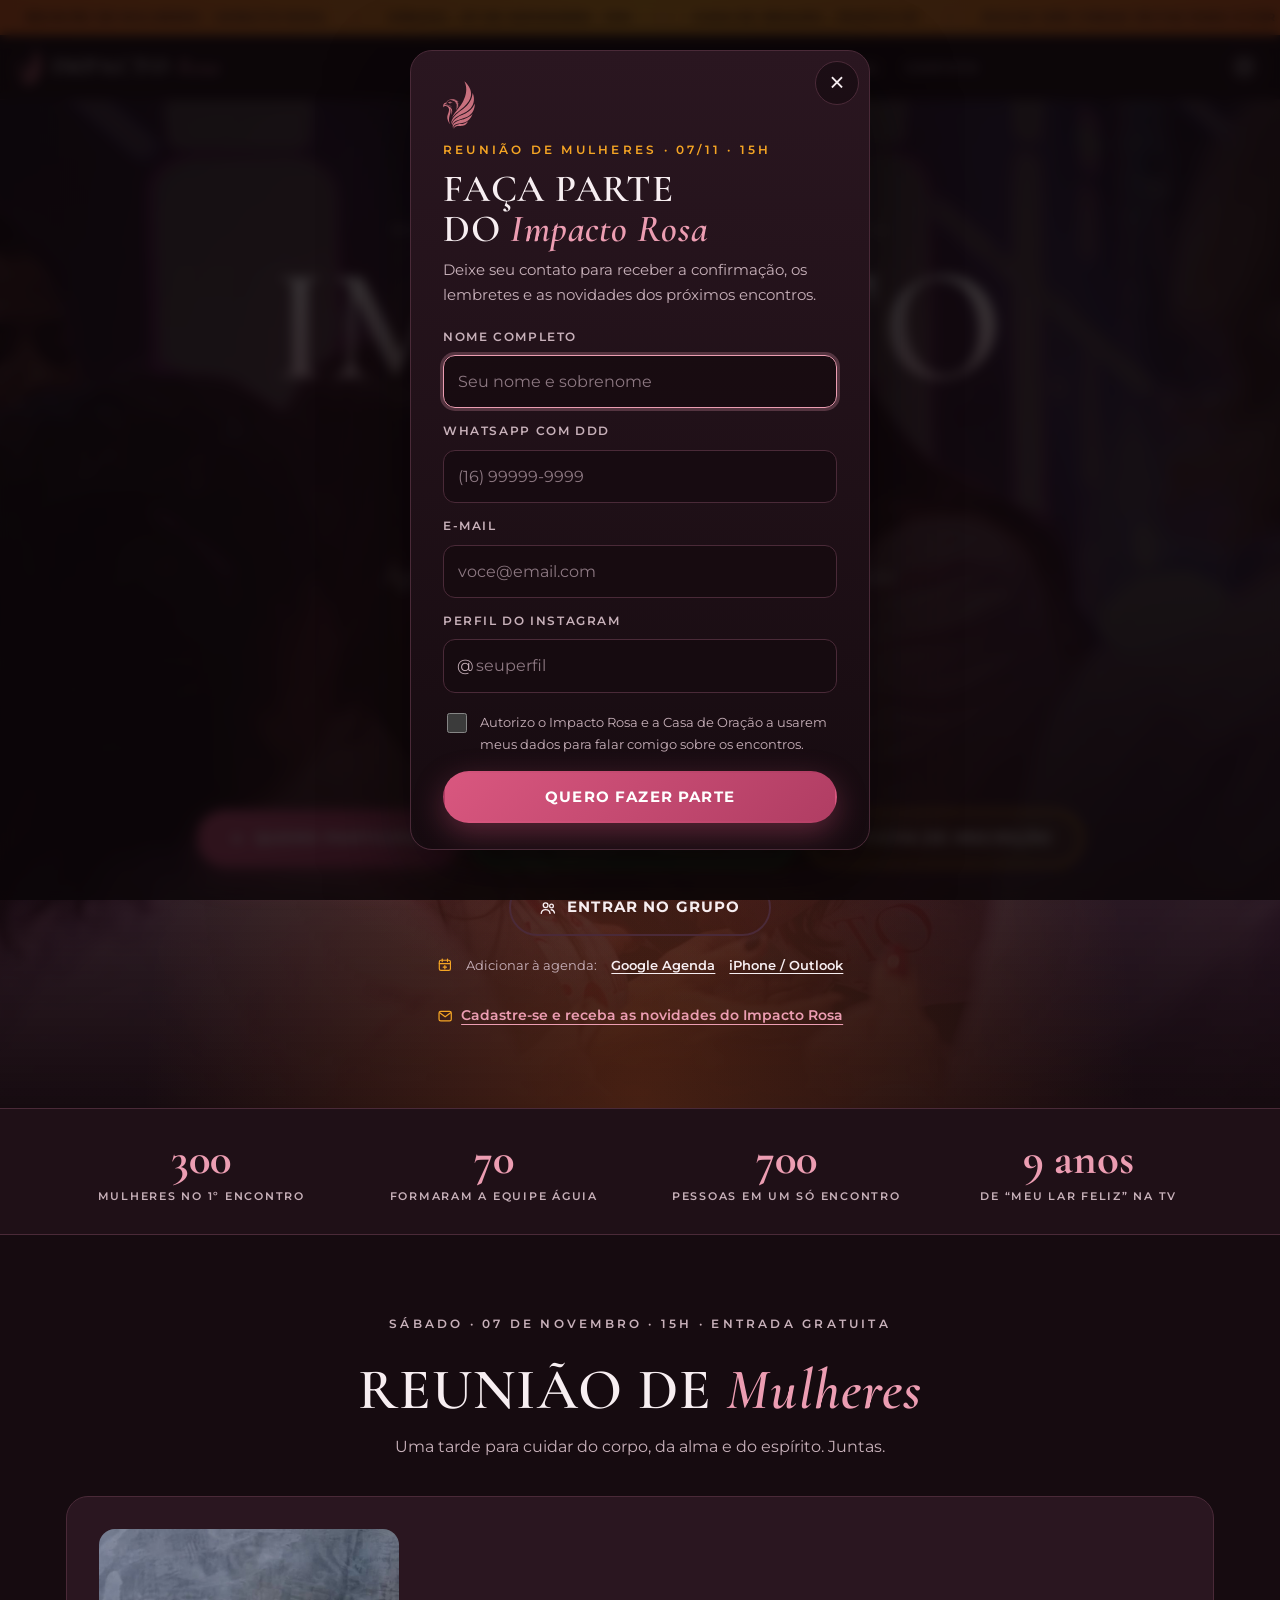
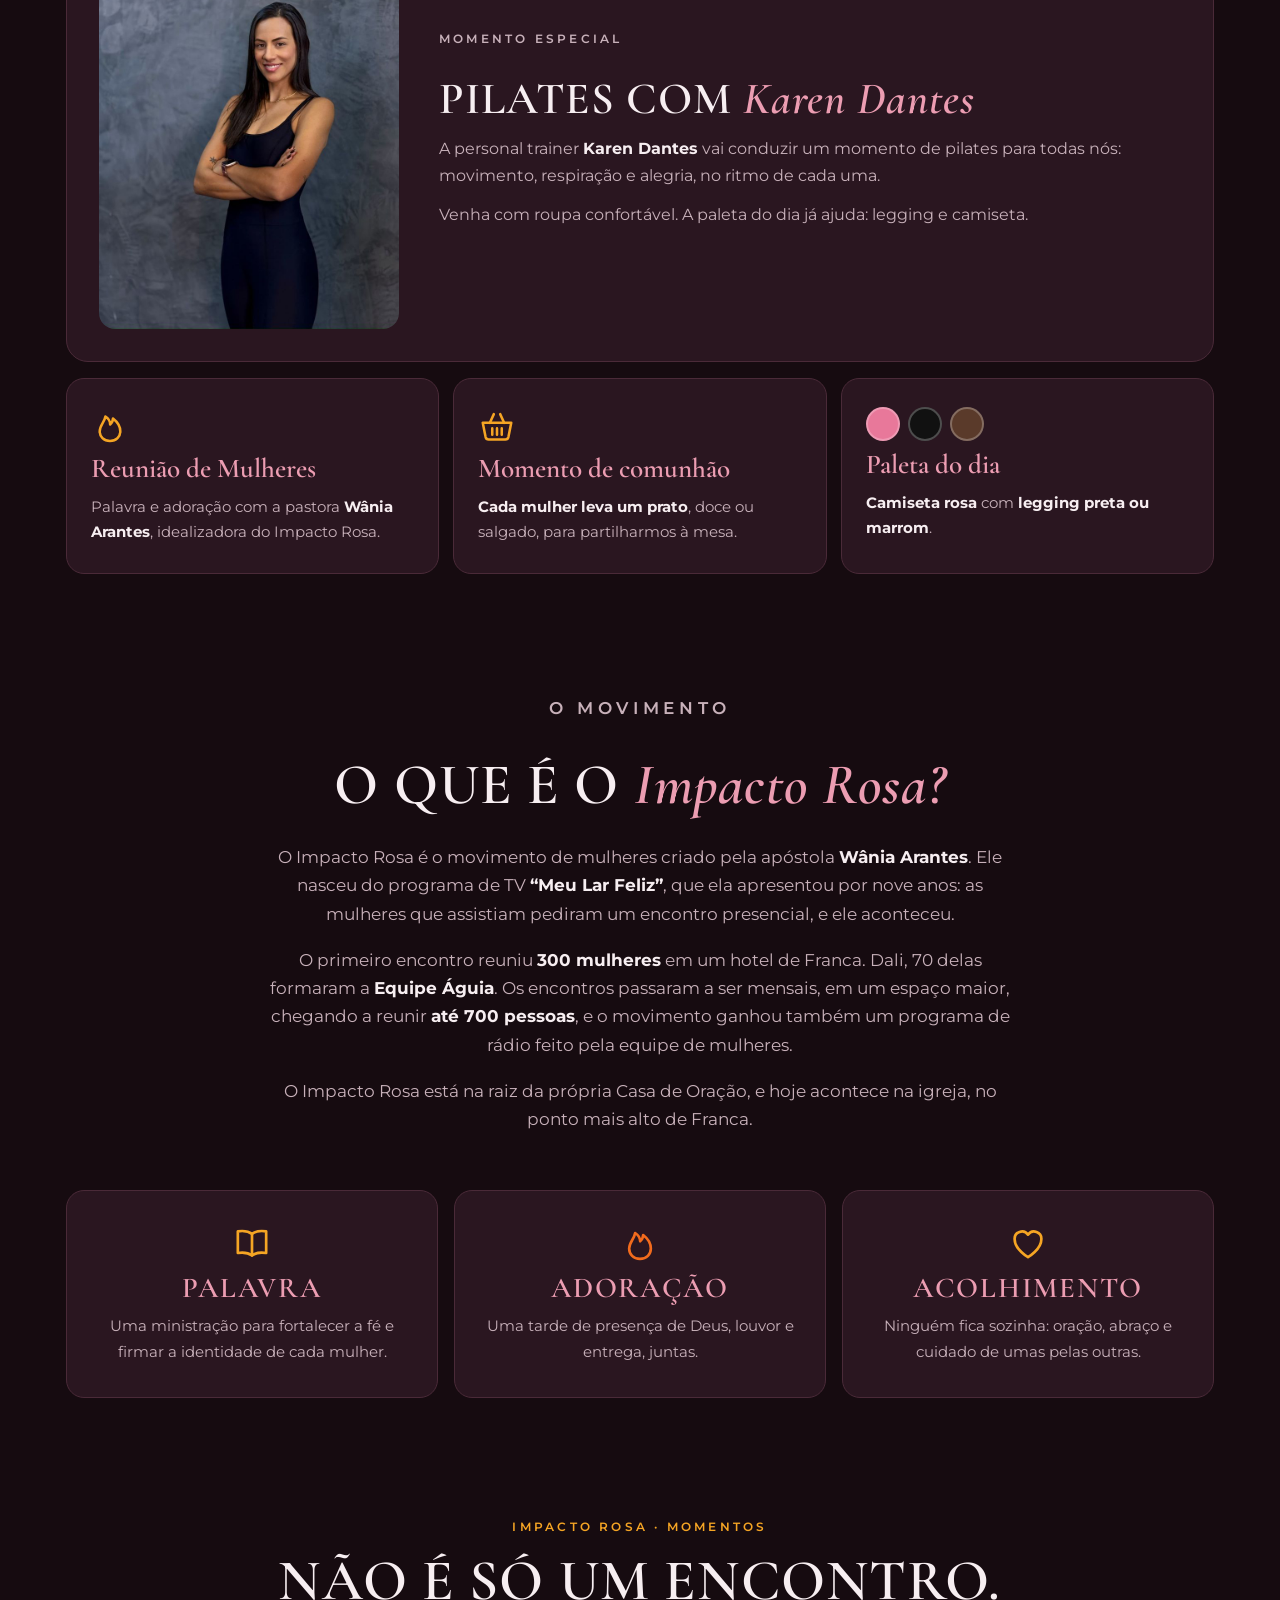
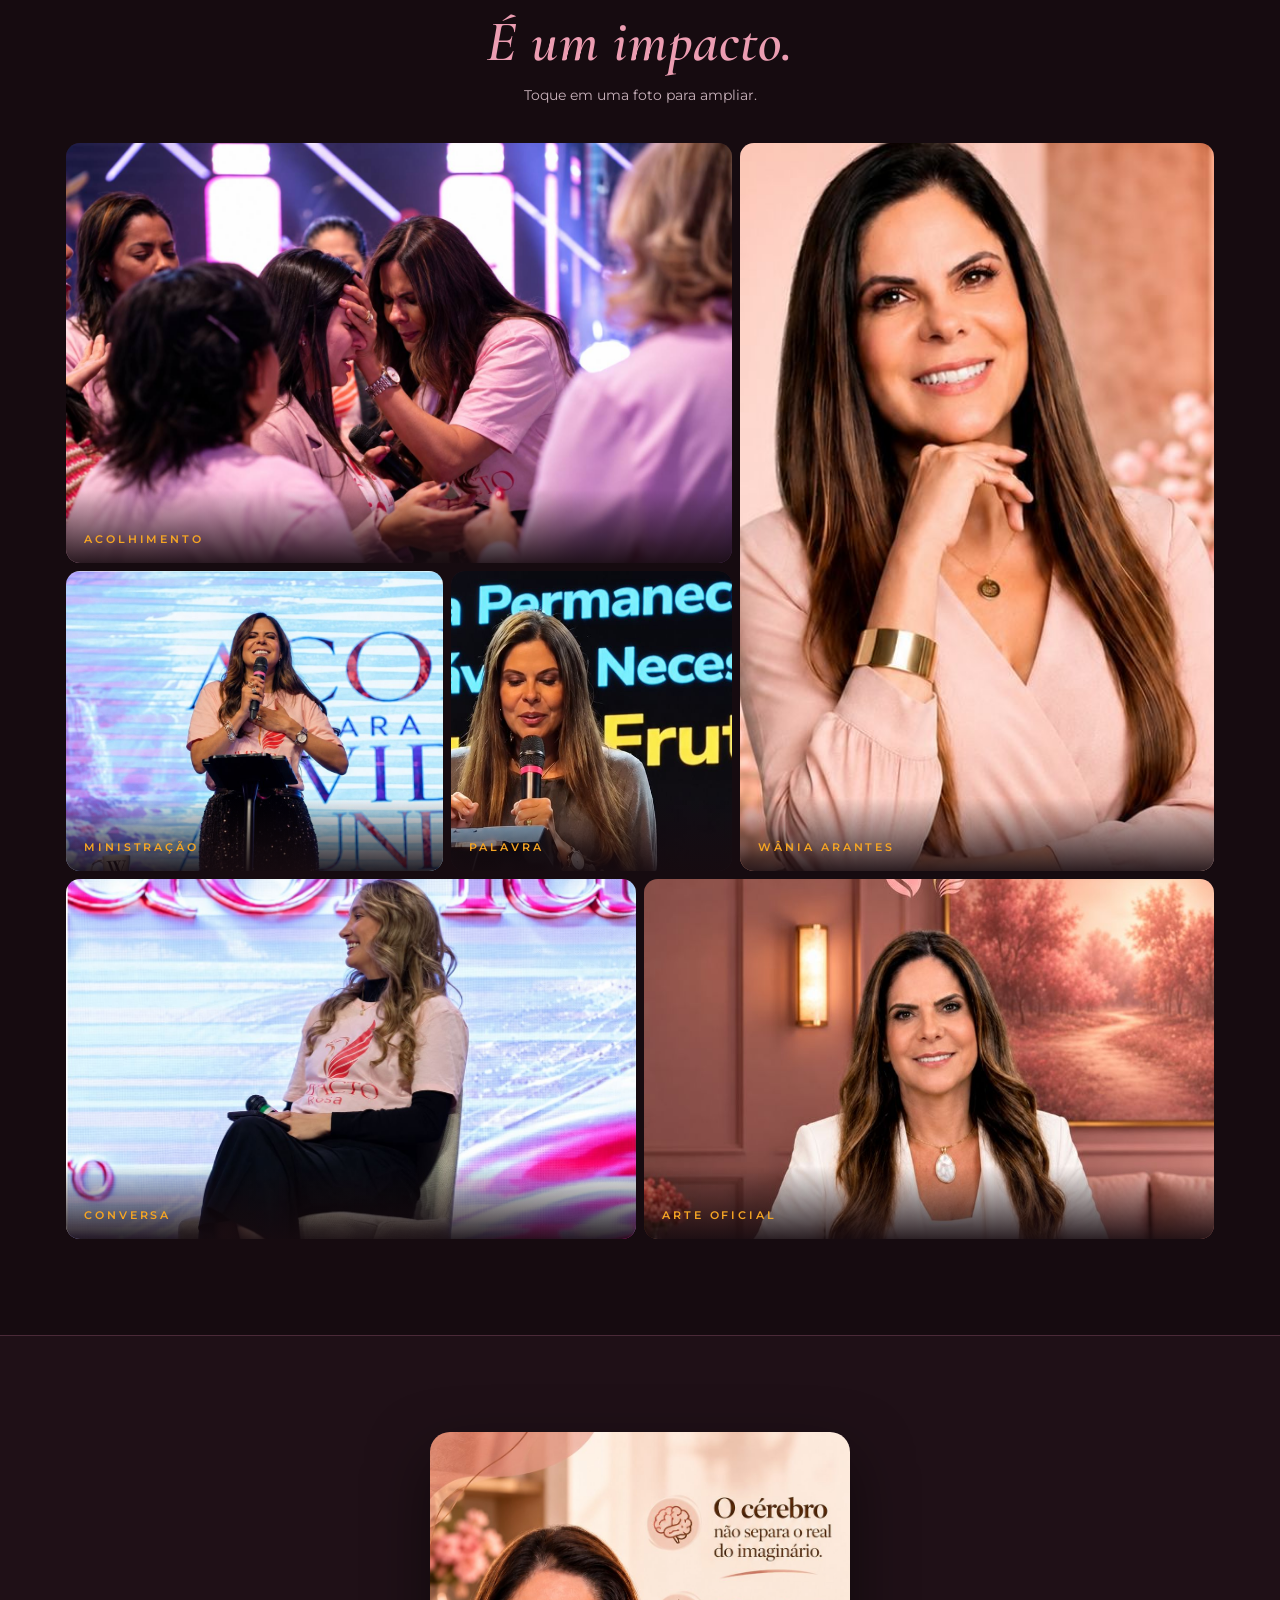
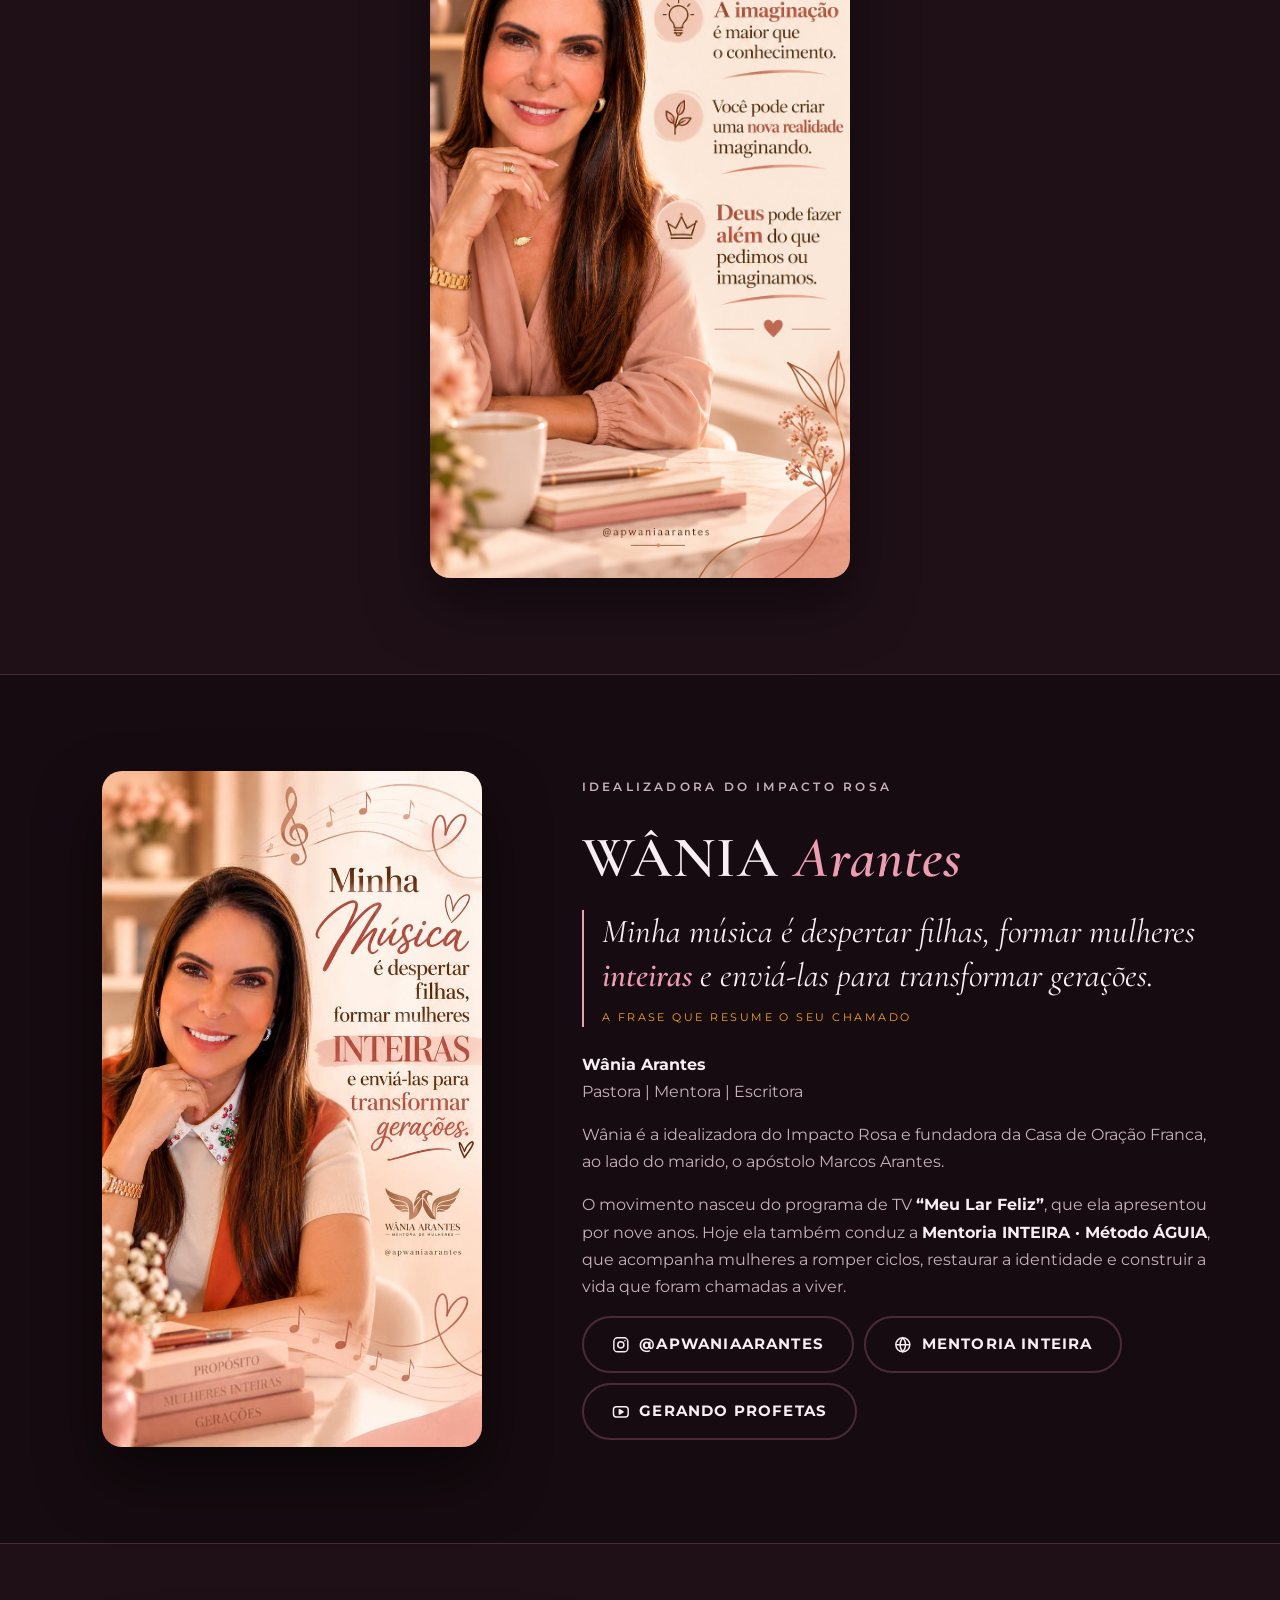
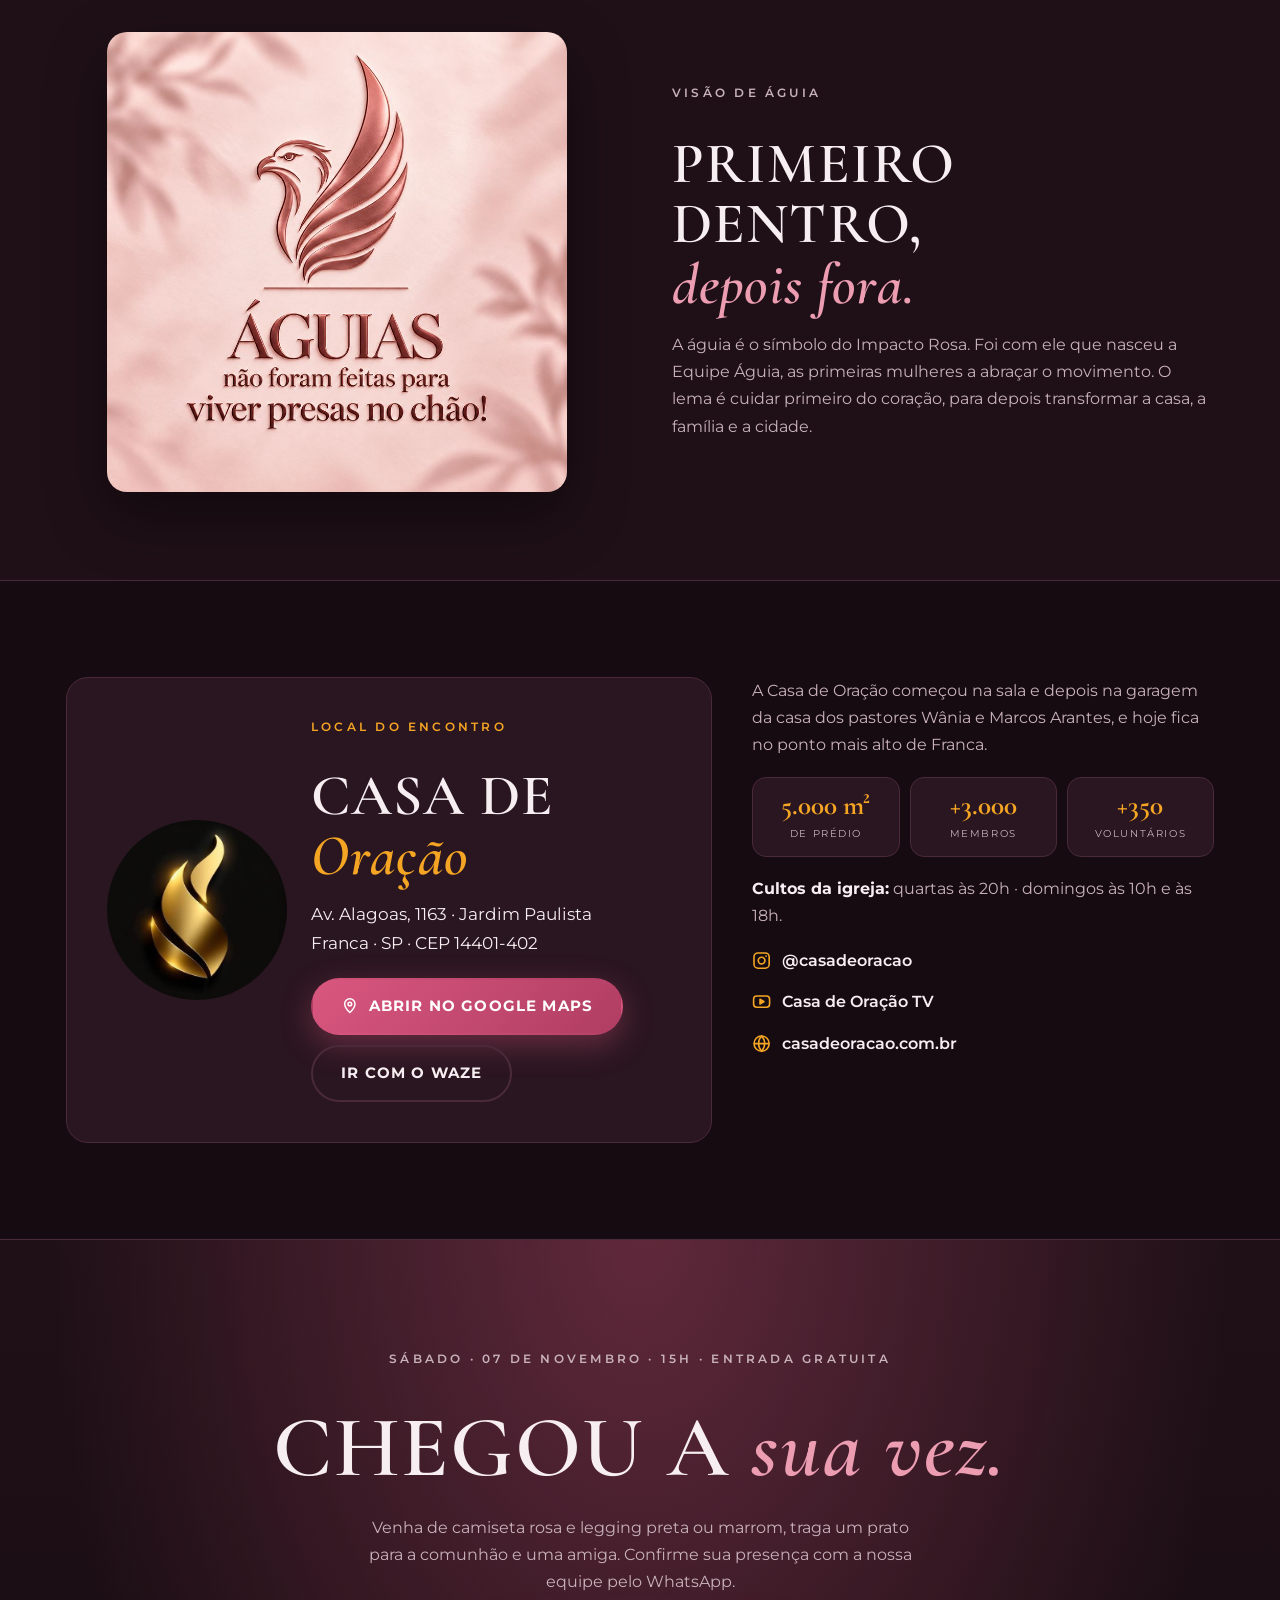
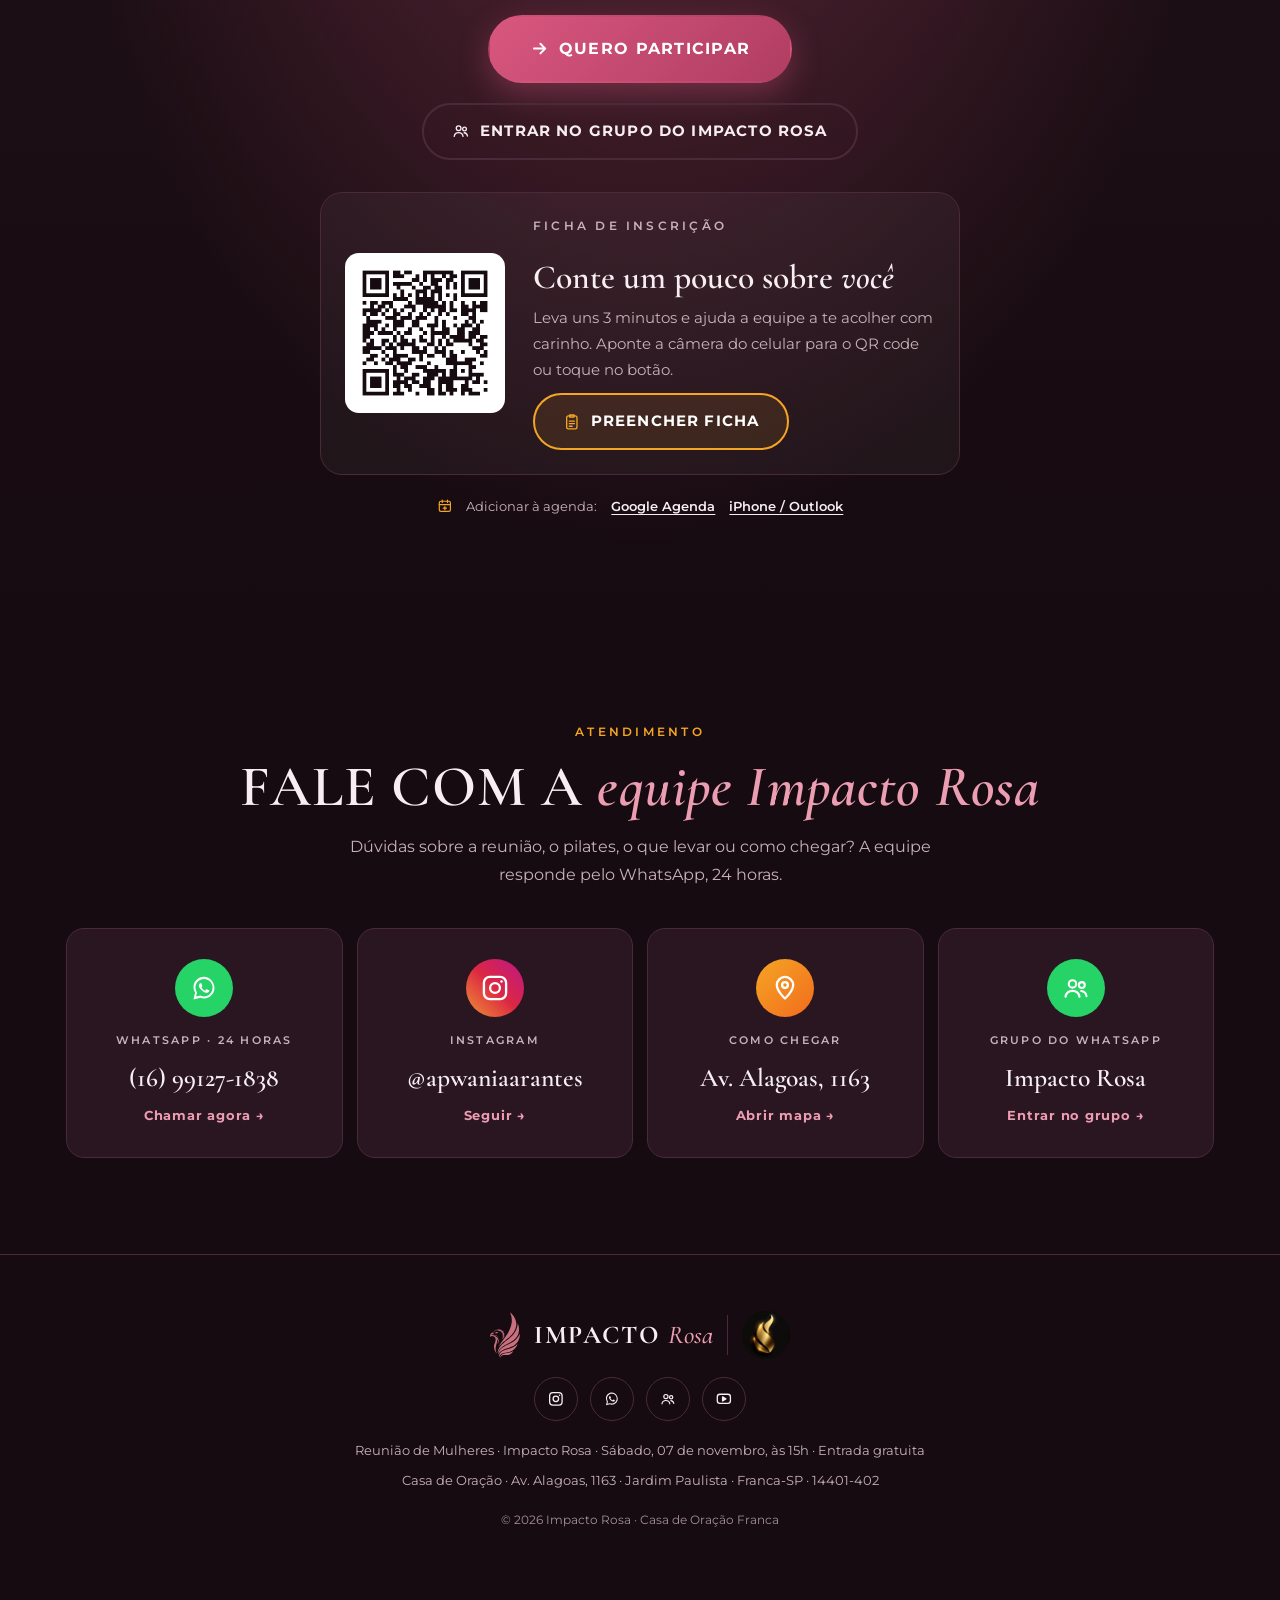
